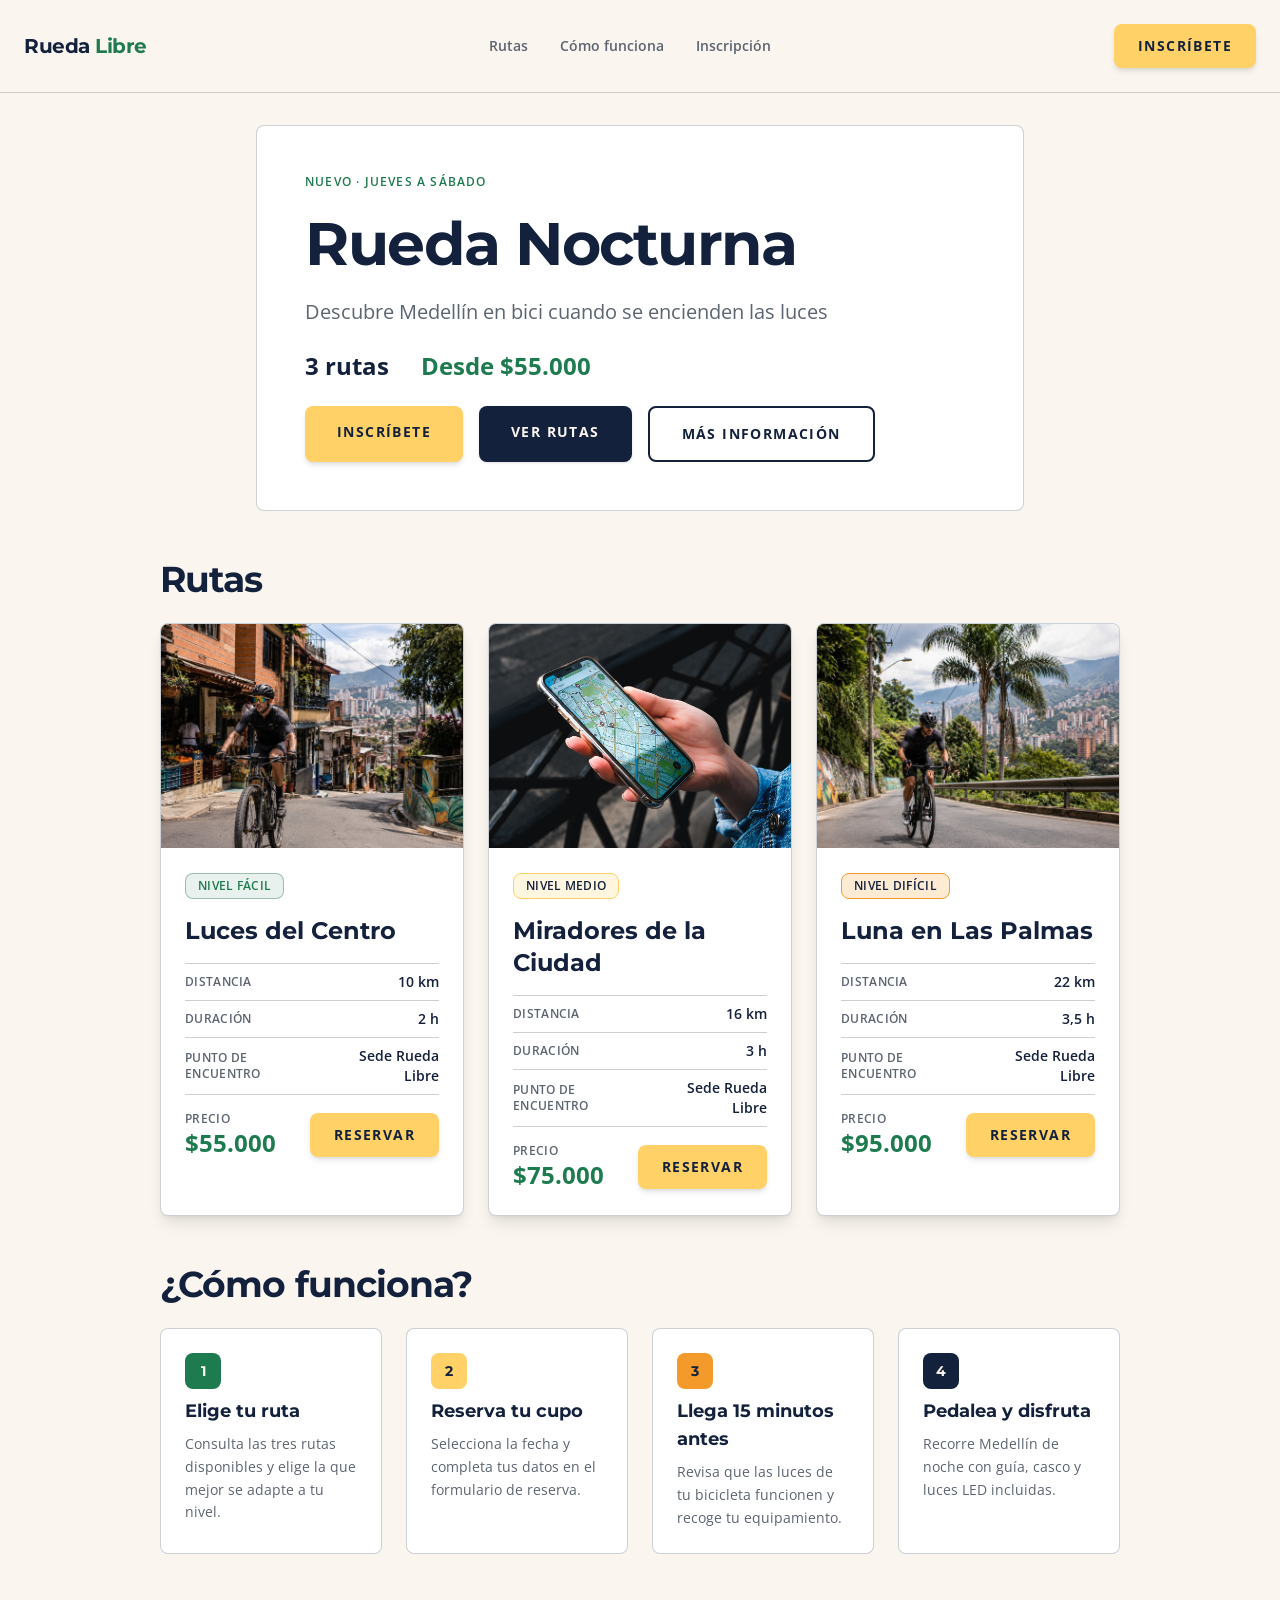
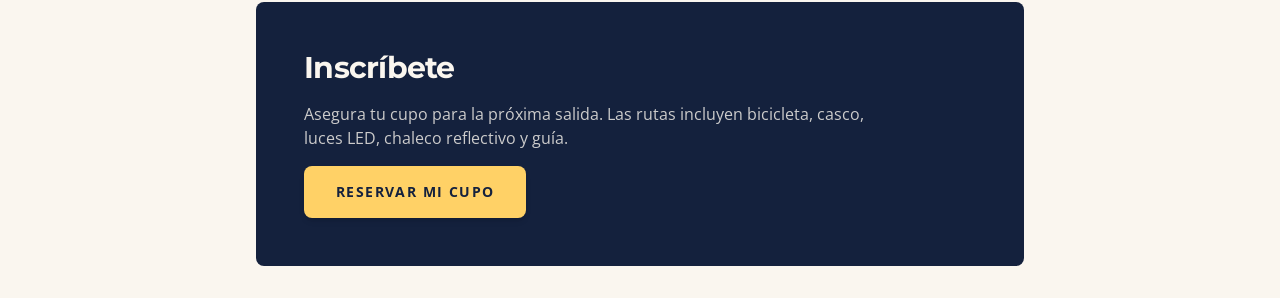
==== nocturna/index.html @ 67dfded0 "style(nocturna): apply brand palette to landing and component kit Replaces the generic slate, amber," ====
<!DOCTYPE html>
<html lang="es">

<head>
    <meta charset="UTF-8">
    <meta name="viewport" content="width=device-width, initial-scale=1.0">
    <title>Rueda Nocturna | Rueda Libre</title>
    <link rel="preconnect" href="https://fonts.googleapis.com">
    <link rel="preconnect" href="https://fonts.gstatic.com" crossorigin>
    <link
        href="https://fonts.googleapis.com/css2?family=Montserrat:wght@600;700&amp;family=Open+Sans:wght@400;600;700&amp;display=swap"
        rel="stylesheet">
    <link href="./src/output.css" rel="stylesheet">
</head>

<body class="bg-crema font-open-sans text-azul-noche antialiased">
    <a href="#contenido"
        class="sr-only focus:not-sr-only focus:absolute focus:left-4 focus:top-4 focus:z-50 focus:rounded-lg focus:bg-azul-noche focus:px-4 focus:py-2 focus:font-semibold focus:text-crema">Saltar
        al contenido</a>

    <header
        class="flex flex-col items-center gap-4 border-b border-gris-asfalto/30 p-4 sm:p-6 md:flex-row md:justify-between">
        <a href="./index.html"
            class="font-montserrat text-xl font-bold tracking-tight text-azul-noche">
            Rueda <span class="text-verde-ruta">Libre</span>
        </a>

        <nav aria-label="Principal" class="hidden items-center gap-6 md:flex">
            <a href="#rutas"
                class="rounded px-1 py-1 text-sm font-semibold text-gris-asfalto hover:text-azul-noche hover:underline focus:outline-none focus-visible:ring-2 focus-visible:ring-azul-noche">Rutas</a>
            <a href="#info"
                class="rounded px-1 py-1 text-sm font-semibold text-gris-asfalto hover:text-azul-noche hover:underline focus:outline-none focus-visible:ring-2 focus-visible:ring-azul-noche">Cómo
                funciona</a>
            <a href="#inscripcion"
                class="rounded px-1 py-1 text-sm font-semibold text-gris-asfalto hover:text-azul-noche hover:underline focus:outline-none focus-visible:ring-2 focus-visible:ring-azul-noche">Inscripción</a>
        </nav>

        <a href="#inscripcion"
            class="inline-block w-full rounded-lg bg-amarillo-farol px-6 py-3 text-center text-sm font-bold uppercase tracking-widest text-azul-noche shadow-md transition-colors hover:bg-naranja-pedal focus:outline-none focus:ring-4 focus:ring-azul-noche/40 md:w-auto">Inscríbete</a>
    </header>

    <main id="contenido"
        class="mx-auto flex w-full max-w-5xl flex-col items-center gap-8 p-4 sm:gap-12 sm:p-6 lg:p-8">
        <section
            class="w-full max-w-3xl space-y-6 rounded-lg border border-gris-asfalto/30 bg-white p-6 sm:p-10 lg:p-12">
            <p class="text-xs font-semibold uppercase tracking-widest text-verde-ruta">Nuevo ·
                Jueves a sábado</p>
            <h1
                class="font-montserrat text-3xl font-bold leading-tight tracking-tight text-azul-noche sm:text-5xl lg:text-6xl">
                Rueda Nocturna</h1>
            <p class="max-w-xl text-base leading-relaxed text-gris-asfalto sm:text-lg lg:text-xl">
                Descubre Medellín en bici cuando se encienden las luces</p>
            <div class="flex flex-wrap items-center gap-4 sm:gap-8">
                <p class="text-xl font-bold text-azul-noche sm:text-2xl">3 rutas</p>
                <p class="text-xl font-bold text-verde-ruta sm:text-2xl">Desde $55.000</p>
            </div>

            <!-- Botones -->
            <div class="flex flex-col gap-3 sm:flex-row sm:flex-wrap sm:gap-4">
                <!-- Principal -->
                <a href="#inscripcion"
                    class="inline-block w-full rounded-lg bg-amarillo-farol px-6 py-3 text-center text-sm font-bold uppercase tracking-widest text-azul-noche shadow-md transition-colors hover:bg-naranja-pedal focus:outline-none focus:ring-4 focus:ring-azul-noche/40 sm:w-auto sm:px-8 sm:py-4">
                    Inscríbete
                </a>

                <!-- Secundario -->
                <a href="#rutas"
                    class="inline-block w-full rounded-lg bg-azul-noche px-6 py-3 text-center text-sm font-bold uppercase tracking-widest text-crema shadow transition-colors hover:bg-verde-ruta focus:outline-none focus:ring-4 focus:ring-azul-noche/40 sm:w-auto sm:px-8 sm:py-4">
                    Ver rutas
                </a>

                <!-- Contorno -->
                <a href="#info"
                    class="inline-block w-full rounded-lg border-2 border-azul-noche bg-transparent px-6 py-3 text-center text-sm font-bold uppercase tracking-widest text-azul-noche transition-colors hover:bg-azul-noche hover:text-crema focus:outline-none focus:ring-4 focus:ring-azul-noche/40 sm:w-auto sm:px-8 sm:py-4">
                    Más información
                </a>
            </div>
        </section>

        <section id="rutas" class="w-full space-y-6">
            <h2
                class="font-montserrat text-2xl font-bold tracking-tight text-azul-noche sm:text-3xl lg:text-4xl">
                Rutas</h2>

            <div class="grid grid-cols-1 gap-6 sm:grid-cols-2 lg:grid-cols-3">
                <article
                    class="overflow-hidden rounded-lg border border-gris-asfalto/30 bg-white shadow-lg transition-shadow duration-300 hover:border-verde-ruta hover:shadow-2xl">
                    <img src="../img/neighborhood.png" alt="Ciclistas recorriendo el centro de Medellín de noche"
                        class="h-48 w-full object-cover sm:h-56">
                    <div class="space-y-4 p-4 sm:p-6">
                        <span
                            class="inline-block rounded-lg border border-verde-ruta/40 bg-verde-ruta/10 px-3 py-1 text-xs font-semibold uppercase tracking-wide text-verde-ruta">Nivel
                            fácil</span>
                        <h3 class="font-montserrat text-xl font-bold text-azul-noche sm:text-2xl">Luces
                            del Centro</h3>

                        <dl
                            class="divide-y divide-gris-asfalto/30 border-y border-gris-asfalto/30">
                            <div class="flex items-center justify-between gap-3 py-2">
                                <dt class="text-xs font-semibold uppercase tracking-wide text-gris-asfalto">
                                    Distancia</dt>
                                <dd class="text-right text-sm font-semibold text-azul-noche">10 km</dd>
                            </div>
                            <div class="flex items-center justify-between gap-3 py-2">
                                <dt class="text-xs font-semibold uppercase tracking-wide text-gris-asfalto">
                                    Duración</dt>
                                <dd class="text-right text-sm font-semibold text-azul-noche">2 h</dd>
                            </div>
                            <div class="flex items-center justify-between gap-3 py-2">
                                <dt class="text-xs font-semibold uppercase tracking-wide text-gris-asfalto">
                                    Punto de encuentro</dt>
                                <dd class="text-right text-sm font-semibold text-azul-noche">Sede Rueda
                                    Libre</dd>
                            </div>
                        </dl>

                        <div class="flex flex-wrap items-center justify-between gap-4">
                            <div>
                                <p class="text-xs font-semibold uppercase tracking-wide text-gris-asfalto">
                                    Precio</p>
                                <p class="text-2xl font-bold text-verde-ruta">$55.000</p>
                            </div>
                            <a href="#inscripcion"
                                class="inline-block rounded-lg bg-amarillo-farol px-6 py-3 text-center text-sm font-bold uppercase tracking-widest text-azul-noche shadow-md transition-colors hover:bg-naranja-pedal focus:outline-none focus:ring-4 focus:ring-azul-noche/40">Reservar</a>
                        </div>
                    </div>
                </article>

                <article
                    class="overflow-hidden rounded-lg border border-gris-asfalto/30 bg-white shadow-lg transition-shadow duration-300 hover:border-verde-ruta hover:shadow-2xl">
                    <img src="../img/route.jpg" alt="Grupo de ciclistas en un mirador de Medellín"
                        class="h-48 w-full object-cover sm:h-56">
                    <div class="space-y-4 p-4 sm:p-6">
                        <span
                            class="inline-block rounded-lg border border-amarillo-farol bg-amarillo-farol/20 px-3 py-1 text-xs font-semibold uppercase tracking-wide text-azul-noche">Nivel
                            medio</span>
                        <h3 class="font-montserrat text-xl font-bold text-azul-noche sm:text-2xl">
                            Miradores de la Ciudad</h3>

                        <dl
                            class="divide-y divide-gris-asfalto/30 border-y border-gris-asfalto/30">
                            <div class="flex items-center justify-between gap-3 py-2">
                                <dt class="text-xs font-semibold uppercase tracking-wide text-gris-asfalto">
                                    Distancia</dt>
                                <dd class="text-right text-sm font-semibold text-azul-noche">16 km</dd>
                            </div>
                            <div class="flex items-center justify-between gap-3 py-2">
                                <dt class="text-xs font-semibold uppercase tracking-wide text-gris-asfalto">
                                    Duración</dt>
                                <dd class="text-right text-sm font-semibold text-azul-noche">3 h</dd>
                            </div>
                            <div class="flex items-center justify-between gap-3 py-2">
                                <dt class="text-xs font-semibold uppercase tracking-wide text-gris-asfalto">
                                    Punto de encuentro</dt>
                                <dd class="text-right text-sm font-semibold text-azul-noche">Sede Rueda
                                    Libre</dd>
                            </div>
                        </dl>

                        <div class="flex flex-wrap items-center justify-between gap-4">
                            <div>
                                <p class="text-xs font-semibold uppercase tracking-wide text-gris-asfalto">
                                    Precio</p>
                                <p class="text-2xl font-bold text-verde-ruta">$75.000</p>
                            </div>
                            <a href="#inscripcion"
                                class="inline-block rounded-lg bg-amarillo-farol px-6 py-3 text-center text-sm font-bold uppercase tracking-widest text-azul-noche shadow-md transition-colors hover:bg-naranja-pedal focus:outline-none focus:ring-4 focus:ring-azul-noche/40">Reservar</a>
                        </div>
                    </div>
                </article>

                <article
                    class="overflow-hidden rounded-lg border border-gris-asfalto/30 bg-white shadow-lg transition-shadow duration-300 hover:border-verde-ruta hover:shadow-2xl">
                    <img src="../img/palmas.png" alt="Ciclistas subiendo a Las Palmas bajo la luna"
                        class="h-48 w-full object-cover sm:h-56">
                    <div class="space-y-4 p-4 sm:p-6">
                        <span
                            class="inline-block rounded-lg border border-naranja-pedal bg-naranja-pedal/20 px-3 py-1 text-xs font-semibold uppercase tracking-wide text-azul-noche">Nivel
                            difícil</span>
                        <h3 class="font-montserrat text-xl font-bold text-azul-noche sm:text-2xl">Luna
                            en Las Palmas</h3>

                        <dl
                            class="divide-y divide-gris-asfalto/30 border-y border-gris-asfalto/30">
                            <div class="flex items-center justify-between gap-3 py-2">
                                <dt class="text-xs font-semibold uppercase tracking-wide text-gris-asfalto">
                                    Distancia</dt>
                                <dd class="text-right text-sm font-semibold text-azul-noche">22 km</dd>
                            </div>
                            <div class="flex items-center justify-between gap-3 py-2">
                                <dt class="text-xs font-semibold uppercase tracking-wide text-gris-asfalto">
                                    Duración</dt>
                                <dd class="text-right text-sm font-semibold text-azul-noche">3,5 h</dd>
                            </div>
                            <div class="flex items-center justify-between gap-3 py-2">
                                <dt class="text-xs font-semibold uppercase tracking-wide text-gris-asfalto">
                                    Punto de encuentro</dt>
                                <dd class="text-right text-sm font-semibold text-azul-noche">Sede Rueda
                                    Libre</dd>
                            </div>
                        </dl>

                        <div class="flex flex-wrap items-center justify-between gap-4">
                            <div>
                                <p class="text-xs font-semibold uppercase tracking-wide text-gris-asfalto">
                                    Precio</p>
                                <p class="text-2xl font-bold text-verde-ruta">$95.000</p>
                            </div>
                            <a href="#inscripcion"
                                class="inline-block rounded-lg bg-amarillo-farol px-6 py-3 text-center text-sm font-bold uppercase tracking-widest text-azul-noche shadow-md transition-colors hover:bg-naranja-pedal focus:outline-none focus:ring-4 focus:ring-azul-noche/40">Reservar</a>
                        </div>
                    </div>
                </article>
            </div>
        </section>

        <section id="info" class="w-full space-y-6">
            <h2
                class="font-montserrat text-2xl font-bold tracking-tight text-azul-noche sm:text-3xl lg:text-4xl">
                ¿Cómo funciona?</h2>

            <ol class="grid grid-cols-1 gap-4 sm:grid-cols-2 sm:gap-6 lg:grid-cols-4">
                <li
                    class="space-y-2 rounded-lg border border-gris-asfalto/30 bg-white p-4 sm:p-6">
                    <span
                        class="flex h-9 w-9 items-center justify-center rounded-lg bg-verde-ruta font-montserrat text-sm font-bold text-crema">1</span>
                    <h3 class="font-montserrat text-lg font-bold text-azul-noche">Elige tu ruta</h3>
                    <p class="text-sm leading-relaxed text-gris-asfalto">Consulta las tres rutas
                        disponibles y elige la que mejor se adapte a tu nivel.</p>
                </li>

                <li
                    class="space-y-2 rounded-lg border border-gris-asfalto/30 bg-white p-4 sm:p-6">
                    <span
                        class="flex h-9 w-9 items-center justify-center rounded-lg bg-amarillo-farol font-montserrat text-sm font-bold text-azul-noche">2</span>
                    <h3 class="font-montserrat text-lg font-bold text-azul-noche">Reserva tu cupo</h3>
                    <p class="text-sm leading-relaxed text-gris-asfalto">Selecciona la fecha y
                        completa tus datos en el formulario de reserva.</p>
                </li>

                <li
                    class="space-y-2 rounded-lg border border-gris-asfalto/30 bg-white p-4 sm:p-6">
                    <span
                        class="flex h-9 w-9 items-center justify-center rounded-lg bg-naranja-pedal font-montserrat text-sm font-bold text-azul-noche">3</span>
                    <h3 class="font-montserrat text-lg font-bold text-azul-noche">Llega 15 minutos antes
                    </h3>
                    <p class="text-sm leading-relaxed text-gris-asfalto">Revisa que las luces de tu
                        bicicleta funcionen y recoge tu equipamiento.</p>
                </li>

                <li
                    class="space-y-2 rounded-lg border border-gris-asfalto/30 bg-white p-4 sm:p-6">
                    <span
                        class="flex h-9 w-9 items-center justify-center rounded-lg bg-azul-noche font-montserrat text-sm font-bold text-crema">4</span>
                    <h3 class="font-montserrat text-lg font-bold text-azul-noche">Pedalea y disfruta</h3>
                    <p class="text-sm leading-relaxed text-gris-asfalto">Recorre Medellín de noche
                        con guía, casco y luces LED incluidas.</p>
                </li>
            </ol>
        </section>

        <section id="inscripcion"
            class="w-full max-w-3xl space-y-4 rounded-lg bg-azul-noche p-6 text-crema sm:p-10 lg:p-12">
            <h2 class="font-montserrat text-2xl font-bold tracking-tight sm:text-3xl">Inscríbete</h2>
            <p class="max-w-xl text-sm leading-relaxed text-crema/80 sm:text-base">Asegura tu cupo para la próxima
                salida. Las rutas incluyen bicicleta, casco, luces LED, chaleco reflectivo y guía.</p>
            <a href="../pages/reservas.html"
                class="inline-block w-full rounded-lg bg-amarillo-farol px-6 py-3 text-center text-sm font-bold uppercase tracking-widest text-azul-noche shadow-md transition-colors hover:bg-naranja-pedal focus:outline-none focus:ring-4 focus:ring-amarillo-farol/50 sm:w-auto sm:px-8 sm:py-4">Reservar
                mi cupo</a>
        </section>
    </main>
</body>

</html>
---- nocturna/src/output.css ----
*, ::before, ::after {
  --tw-border-spacing-x: 0;
  --tw-border-spacing-y: 0;
  --tw-translate-x: 0;
  --tw-translate-y: 0;
  --tw-rotate: 0;
  --tw-skew-x: 0;
  --tw-skew-y: 0;
  --tw-scale-x: 1;
  --tw-scale-y: 1;
  --tw-pan-x:  ;
  --tw-pan-y:  ;
  --tw-pinch-zoom:  ;
  --tw-scroll-snap-strictness: proximity;
  --tw-gradient-from-position:  ;
  --tw-gradient-via-position:  ;
  --tw-gradient-to-position:  ;
  --tw-ordinal:  ;
  --tw-slashed-zero:  ;
  --tw-numeric-figure:  ;
  --tw-numeric-spacing:  ;
  --tw-numeric-fraction:  ;
  --tw-ring-inset:  ;
  --tw-ring-offset-width: 0px;
  --tw-ring-offset-color: #fff;
  --tw-ring-color: rgb(59 130 246 / 0.5);
  --tw-ring-offset-shadow: 0 0 #0000;
  --tw-ring-shadow: 0 0 #0000;
  --tw-shadow: 0 0 #0000;
  --tw-shadow-colored: 0 0 #0000;
  --tw-blur:  ;
  --tw-brightness:  ;
  --tw-contrast:  ;
  --tw-grayscale:  ;
  --tw-hue-rotate:  ;
  --tw-invert:  ;
  --tw-saturate:  ;
  --tw-sepia:  ;
  --tw-drop-shadow:  ;
  --tw-backdrop-blur:  ;
  --tw-backdrop-brightness:  ;
  --tw-backdrop-contrast:  ;
  --tw-backdrop-grayscale:  ;
  --tw-backdrop-hue-rotate:  ;
  --tw-backdrop-invert:  ;
  --tw-backdrop-opacity:  ;
  --tw-backdrop-saturate:  ;
  --tw-backdrop-sepia:  ;
  --tw-contain-size:  ;
  --tw-contain-layout:  ;
  --tw-contain-paint:  ;
  --tw-contain-style:  ;
}

::backdrop {
  --tw-border-spacing-x: 0;
  --tw-border-spacing-y: 0;
  --tw-translate-x: 0;
  --tw-translate-y: 0;
  --tw-rotate: 0;
  --tw-skew-x: 0;
  --tw-skew-y: 0;
  --tw-scale-x: 1;
  --tw-scale-y: 1;
  --tw-pan-x:  ;
  --tw-pan-y:  ;
  --tw-pinch-zoom:  ;
  --tw-scroll-snap-strictness: proximity;
  --tw-gradient-from-position:  ;
  --tw-gradient-via-position:  ;
  --tw-gradient-to-position:  ;
  --tw-ordinal:  ;
  --tw-slashed-zero:  ;
  --tw-numeric-figure:  ;
  --tw-numeric-spacing:  ;
  --tw-numeric-fraction:  ;
  --tw-ring-inset:  ;
  --tw-ring-offset-width: 0px;
  --tw-ring-offset-color: #fff;
  --tw-ring-color: rgb(59 130 246 / 0.5);
  --tw-ring-offset-shadow: 0 0 #0000;
  --tw-ring-shadow: 0 0 #0000;
  --tw-shadow: 0 0 #0000;
  --tw-shadow-colored: 0 0 #0000;
  --tw-blur:  ;
  --tw-brightness:  ;
  --tw-contrast:  ;
  --tw-grayscale:  ;
  --tw-hue-rotate:  ;
  --tw-invert:  ;
  --tw-saturate:  ;
  --tw-sepia:  ;
  --tw-drop-shadow:  ;
  --tw-backdrop-blur:  ;
  --tw-backdrop-brightness:  ;
  --tw-backdrop-contrast:  ;
  --tw-backdrop-grayscale:  ;
  --tw-backdrop-hue-rotate:  ;
  --tw-backdrop-invert:  ;
  --tw-backdrop-opacity:  ;
  --tw-backdrop-saturate:  ;
  --tw-backdrop-sepia:  ;
  --tw-contain-size:  ;
  --tw-contain-layout:  ;
  --tw-contain-paint:  ;
  --tw-contain-style:  ;
}

/*
! tailwindcss v3.4.19 | MIT License | https://tailwindcss.com
*/

/*
1. Prevent padding and border from affecting element width. (https://github.com/mozdevs/cssremedy/issues/4)
2. Allow adding a border to an element by just adding a border-width. (https://github.com/tailwindcss/tailwindcss/pull/116)
*/

*,
::before,
::after {
  box-sizing: border-box;
  /* 1 */
  border-width: 0;
  /* 2 */
  border-style: solid;
  /* 2 */
  border-color: #e5e7eb;
  /* 2 */
}

::before,
::after {
  --tw-content: '';
}

/*
1. Use a consistent sensible line-height in all browsers.
2. Prevent adjustments of font size after orientation changes in iOS.
3. Use a more readable tab size.
4. Use the user's configured `sans` font-family by default.
5. Use the user's configured `sans` font-feature-settings by default.
6. Use the user's configured `sans` font-variation-settings by default.
7. Disable tap highlights on iOS
*/

html,
:host {
  line-height: 1.5;
  /* 1 */
  -webkit-text-size-adjust: 100%;
  /* 2 */
  -moz-tab-size: 4;
  /* 3 */
  -o-tab-size: 4;
     tab-size: 4;
  /* 3 */
  font-family: ui-sans-serif, system-ui, sans-serif, "Apple Color Emoji", "Segoe UI Emoji", "Segoe UI Symbol", "Noto Color Emoji";
  /* 4 */
  font-feature-settings: normal;
  /* 5 */
  font-variation-settings: normal;
  /* 6 */
  -webkit-tap-highlight-color: transparent;
  /* 7 */
}

/*
1. Remove the margin in all browsers.
2. Inherit line-height from `html` so users can set them as a class directly on the `html` element.
*/

body {
  margin: 0;
  /* 1 */
  line-height: inherit;
  /* 2 */
}

/*
1. Add the correct height in Firefox.
2. Correct the inheritance of border color in Firefox. (https://bugzilla.mozilla.org/show_bug.cgi?id=190655)
3. Ensure horizontal rules are visible by default.
*/

hr {
  height: 0;
  /* 1 */
  color: inherit;
  /* 2 */
  border-top-width: 1px;
  /* 3 */
}

/*
Add the correct text decoration in Chrome, Edge, and Safari.
*/

abbr:where([title]) {
  -webkit-text-decoration: underline dotted;
          text-decoration: underline dotted;
}

/*
Remove the default font size and weight for headings.
*/

h1,
h2,
h3,
h4,
h5,
h6 {
  font-size: inherit;
  font-weight: inherit;
}

/*
Reset links to optimize for opt-in styling instead of opt-out.
*/

a {
  color: inherit;
  text-decoration: inherit;
}

/*
Add the correct font weight in Edge and Safari.
*/

b,
strong {
  font-weight: bolder;
}

/*
1. Use the user's configured `mono` font-family by default.
2. Use the user's configured `mono` font-feature-settings by default.
3. Use the user's configured `mono` font-variation-settings by default.
4. Correct the odd `em` font sizing in all browsers.
*/

code,
kbd,
samp,
pre {
  font-family: ui-monospace, SFMono-Regular, Menlo, Monaco, Consolas, "Liberation Mono", "Courier New", monospace;
  /* 1 */
  font-feature-settings: normal;
  /* 2 */
  font-variation-settings: normal;
  /* 3 */
  font-size: 1em;
  /* 4 */
}

/*
Add the correct font size in all browsers.
*/

small {
  font-size: 80%;
}

/*
Prevent `sub` and `sup` elements from affecting the line height in all browsers.
*/

sub,
sup {
  font-size: 75%;
  line-height: 0;
  position: relative;
  vertical-align: baseline;
}

sub {
  bottom: -0.25em;
}

sup {
  top: -0.5em;
}

/*
1. Remove text indentation from table contents in Chrome and Safari. (https://bugs.chromium.org/p/chromium/issues/detail?id=999088, https://bugs.webkit.org/show_bug.cgi?id=201297)
2. Correct table border color inheritance in all Chrome and Safari. (https://bugs.chromium.org/p/chromium/issues/detail?id=935729, https://bugs.webkit.org/show_bug.cgi?id=195016)
3. Remove gaps between table borders by default.
*/

table {
  text-indent: 0;
  /* 1 */
  border-color: inherit;
  /* 2 */
  border-collapse: collapse;
  /* 3 */
}

/*
1. Change the font styles in all browsers.
2. Remove the margin in Firefox and Safari.
3. Remove default padding in all browsers.
*/

button,
input,
optgroup,
select,
textarea {
  font-family: inherit;
  /* 1 */
  font-feature-settings: inherit;
  /* 1 */
  font-variation-settings: inherit;
  /* 1 */
  font-size: 100%;
  /* 1 */
  font-weight: inherit;
  /* 1 */
  line-height: inherit;
  /* 1 */
  letter-spacing: inherit;
  /* 1 */
  color: inherit;
  /* 1 */
  margin: 0;
  /* 2 */
  padding: 0;
  /* 3 */
}

/*
Remove the inheritance of text transform in Edge and Firefox.
*/

button,
select {
  text-transform: none;
}

/*
1. Correct the inability to style clickable types in iOS and Safari.
2. Remove default button styles.
*/

button,
input:where([type='button']),
input:where([type='reset']),
input:where([type='submit']) {
  -webkit-appearance: button;
  /* 1 */
  background-color: transparent;
  /* 2 */
  background-image: none;
  /* 2 */
}

/*
Use the modern Firefox focus style for all focusable elements.
*/

:-moz-focusring {
  outline: auto;
}

/*
Remove the additional `:invalid` styles in Firefox. (https://github.com/mozilla/gecko-dev/blob/2f9eacd9d3d995c937b4251a5557d95d494c9be1/layout/style/res/forms.css#L728-L737)
*/

:-moz-ui-invalid {
  box-shadow: none;
}

/*
Add the correct vertical alignment in Chrome and Firefox.
*/

progress {
  vertical-align: baseline;
}

/*
Correct the cursor style of increment and decrement buttons in Safari.
*/

::-webkit-inner-spin-button,
::-webkit-outer-spin-button {
  height: auto;
}

/*
1. Correct the odd appearance in Chrome and Safari.
2. Correct the outline style in Safari.
*/

[type='search'] {
  -webkit-appearance: textfield;
  /* 1 */
  outline-offset: -2px;
  /* 2 */
}

/*
Remove the inner padding in Chrome and Safari on macOS.
*/

::-webkit-search-decoration {
  -webkit-appearance: none;
}

/*
1. Correct the inability to style clickable types in iOS and Safari.
2. Change font properties to `inherit` in Safari.
*/

::-webkit-file-upload-button {
  -webkit-appearance: button;
  /* 1 */
  font: inherit;
  /* 2 */
}

/*
Add the correct display in Chrome and Safari.
*/

summary {
  display: list-item;
}

/*
Removes the default spacing and border for appropriate elements.
*/

blockquote,
dl,
dd,
h1,
h2,
h3,
h4,
h5,
h6,
hr,
figure,
p,
pre {
  margin: 0;
}

fieldset {
  margin: 0;
  padding: 0;
}

legend {
  padding: 0;
}

ol,
ul,
menu {
  list-style: none;
  margin: 0;
  padding: 0;
}

/*
Reset default styling for dialogs.
*/

dialog {
  padding: 0;
}

/*
Prevent resizing textareas horizontally by default.
*/

textarea {
  resize: vertical;
}

/*
1. Reset the default placeholder opacity in Firefox. (https://github.com/tailwindlabs/tailwindcss/issues/3300)
2. Set the default placeholder color to the user's configured gray 400 color.
*/

input::-moz-placeholder, textarea::-moz-placeholder {
  opacity: 1;
  /* 1 */
  color: #9ca3af;
  /* 2 */
}

input::placeholder,
textarea::placeholder {
  opacity: 1;
  /* 1 */
  color: #9ca3af;
  /* 2 */
}

/*
Set the default cursor for buttons.
*/

button,
[role="button"] {
  cursor: pointer;
}

/*
Make sure disabled buttons don't get the pointer cursor.
*/

:disabled {
  cursor: default;
}

/*
1. Make replaced elements `display: block` by default. (https://github.com/mozdevs/cssremedy/issues/14)
2. Add `vertical-align: middle` to align replaced elements more sensibly by default. (https://github.com/jensimmons/cssremedy/issues/14#issuecomment-634934210)
   This can trigger a poorly considered lint error in some tools but is included by design.
*/

img,
svg,
video,
canvas,
audio,
iframe,
embed,
object {
  display: block;
  /* 1 */
  vertical-align: middle;
  /* 2 */
}

/*
Constrain images and videos to the parent width and preserve their intrinsic aspect ratio. (https://github.com/mozdevs/cssremedy/issues/14)
*/

img,
video {
  max-width: 100%;
  height: auto;
}

/* Make elements with the HTML hidden attribute stay hidden by default */

[hidden]:where(:not([hidden="until-found"])) {
  display: none;
}

.sr-only {
  position: absolute;
  width: 1px;
  height: 1px;
  padding: 0;
  margin: -1px;
  overflow: hidden;
  clip: rect(0, 0, 0, 0);
  white-space: nowrap;
  border-width: 0;
}

.mx-auto {
  margin-left: auto;
  margin-right: auto;
}

.mt-1 {
  margin-top: 0.25rem;
}

.block {
  display: block;
}

.inline-block {
  display: inline-block;
}

.flex {
  display: flex;
}

.grid {
  display: grid;
}

.hidden {
  display: none;
}

.h-48 {
  height: 12rem;
}

.h-9 {
  height: 2.25rem;
}

.w-9 {
  width: 2.25rem;
}

.w-full {
  width: 100%;
}

.max-w-2xl {
  max-width: 42rem;
}

.max-w-3xl {
  max-width: 48rem;
}

.max-w-4xl {
  max-width: 56rem;
}

.max-w-5xl {
  max-width: 64rem;
}

.max-w-xl {
  max-width: 36rem;
}

.grid-cols-1 {
  grid-template-columns: repeat(1, minmax(0, 1fr));
}

.flex-col {
  flex-direction: column;
}

.flex-wrap {
  flex-wrap: wrap;
}

.items-center {
  align-items: center;
}

.justify-center {
  justify-content: center;
}

.justify-between {
  justify-content: space-between;
}

.gap-3 {
  gap: 0.75rem;
}

.gap-4 {
  gap: 1rem;
}

.gap-6 {
  gap: 1.5rem;
}

.gap-8 {
  gap: 2rem;
}

.space-y-10 > :not([hidden]) ~ :not([hidden]) {
  --tw-space-y-reverse: 0;
  margin-top: calc(2.5rem * calc(1 - var(--tw-space-y-reverse)));
  margin-bottom: calc(2.5rem * var(--tw-space-y-reverse));
}

.space-y-2 > :not([hidden]) ~ :not([hidden]) {
  --tw-space-y-reverse: 0;
  margin-top: calc(0.5rem * calc(1 - var(--tw-space-y-reverse)));
  margin-bottom: calc(0.5rem * var(--tw-space-y-reverse));
}

.space-y-4 > :not([hidden]) ~ :not([hidden]) {
  --tw-space-y-reverse: 0;
  margin-top: calc(1rem * calc(1 - var(--tw-space-y-reverse)));
  margin-bottom: calc(1rem * var(--tw-space-y-reverse));
}

.space-y-6 > :not([hidden]) ~ :not([hidden]) {
  --tw-space-y-reverse: 0;
  margin-top: calc(1.5rem * calc(1 - var(--tw-space-y-reverse)));
  margin-bottom: calc(1.5rem * var(--tw-space-y-reverse));
}

.divide-y > :not([hidden]) ~ :not([hidden]) {
  --tw-divide-y-reverse: 0;
  border-top-width: calc(1px * calc(1 - var(--tw-divide-y-reverse)));
  border-bottom-width: calc(1px * var(--tw-divide-y-reverse));
}

.divide-gris-asfalto\/30 > :not([hidden]) ~ :not([hidden]) {
  border-color: rgb(91 100 112 / 0.3);
}

.overflow-hidden {
  overflow: hidden;
}

.rounded {
  border-radius: 0.25rem;
}

.rounded-lg {
  border-radius: 0.5rem;
}

.border {
  border-width: 1px;
}

.border-2 {
  border-width: 2px;
}

.border-y {
  border-top-width: 1px;
  border-bottom-width: 1px;
}

.border-b {
  border-bottom-width: 1px;
}

.border-l-4 {
  border-left-width: 4px;
}

.border-amarillo-farol {
  --tw-border-opacity: 1;
  border-color: rgb(255 209 102 / var(--tw-border-opacity, 1));
}

.border-azul-noche {
  --tw-border-opacity: 1;
  border-color: rgb(20 33 61 / var(--tw-border-opacity, 1));
}

.border-gris-asfalto\/30 {
  border-color: rgb(91 100 112 / 0.3);
}

.border-gris-asfalto\/60 {
  border-color: rgb(91 100 112 / 0.6);
}

.border-naranja-pedal {
  --tw-border-opacity: 1;
  border-color: rgb(243 154 43 / var(--tw-border-opacity, 1));
}

.border-verde-ruta {
  --tw-border-opacity: 1;
  border-color: rgb(30 122 79 / var(--tw-border-opacity, 1));
}

.border-verde-ruta\/40 {
  border-color: rgb(30 122 79 / 0.4);
}

.bg-amarillo-farol {
  --tw-bg-opacity: 1;
  background-color: rgb(255 209 102 / var(--tw-bg-opacity, 1));
}

.bg-amarillo-farol\/20 {
  background-color: rgb(255 209 102 / 0.2);
}

.bg-azul-noche {
  --tw-bg-opacity: 1;
  background-color: rgb(20 33 61 / var(--tw-bg-opacity, 1));
}

.bg-azul-noche\/5 {
  background-color: rgb(20 33 61 / 0.05);
}

.bg-crema {
  --tw-bg-opacity: 1;
  background-color: rgb(250 246 239 / var(--tw-bg-opacity, 1));
}

.bg-naranja-pedal {
  --tw-bg-opacity: 1;
  background-color: rgb(243 154 43 / var(--tw-bg-opacity, 1));
}

.bg-naranja-pedal\/20 {
  background-color: rgb(243 154 43 / 0.2);
}

.bg-transparent {
  background-color: transparent;
}

.bg-verde-ruta {
  --tw-bg-opacity: 1;
  background-color: rgb(30 122 79 / var(--tw-bg-opacity, 1));
}

.bg-verde-ruta\/10 {
  background-color: rgb(30 122 79 / 0.1);
}

.bg-verde-ruta\/5 {
  background-color: rgb(30 122 79 / 0.05);
}

.bg-white {
  --tw-bg-opacity: 1;
  background-color: rgb(255 255 255 / var(--tw-bg-opacity, 1));
}

.object-cover {
  -o-object-fit: cover;
     object-fit: cover;
}

.p-4 {
  padding: 1rem;
}

.p-6 {
  padding: 1.5rem;
}

.px-1 {
  padding-left: 0.25rem;
  padding-right: 0.25rem;
}

.px-3 {
  padding-left: 0.75rem;
  padding-right: 0.75rem;
}

.px-4 {
  padding-left: 1rem;
  padding-right: 1rem;
}

.px-6 {
  padding-left: 1.5rem;
  padding-right: 1.5rem;
}

.px-8 {
  padding-left: 2rem;
  padding-right: 2rem;
}

.py-1 {
  padding-top: 0.25rem;
  padding-bottom: 0.25rem;
}

.py-2 {
  padding-top: 0.5rem;
  padding-bottom: 0.5rem;
}

.py-3 {
  padding-top: 0.75rem;
  padding-bottom: 0.75rem;
}

.py-4 {
  padding-top: 1rem;
  padding-bottom: 1rem;
}

.text-center {
  text-align: center;
}

.text-right {
  text-align: right;
}

.font-montserrat {
  font-family: Montserrat, ui-sans-serif, system-ui, sans-serif;
}

.font-open-sans {
  font-family: "Open Sans", ui-sans-serif, system-ui, sans-serif;
}

.text-2xl {
  font-size: 1.5rem;
  line-height: 2rem;
}

.text-3xl {
  font-size: 1.875rem;
  line-height: 2.25rem;
}

.text-base {
  font-size: 1rem;
  line-height: 1.5rem;
}

.text-lg {
  font-size: 1.125rem;
  line-height: 1.75rem;
}

.text-sm {
  font-size: 0.875rem;
  line-height: 1.25rem;
}

.text-xl {
  font-size: 1.25rem;
  line-height: 1.75rem;
}

.text-xs {
  font-size: 0.75rem;
  line-height: 1rem;
}

.font-bold {
  font-weight: 700;
}

.font-semibold {
  font-weight: 600;
}

.uppercase {
  text-transform: uppercase;
}

.leading-relaxed {
  line-height: 1.625;
}

.leading-tight {
  line-height: 1.25;
}

.tracking-tight {
  letter-spacing: -0.025em;
}

.tracking-wide {
  letter-spacing: 0.025em;
}

.tracking-widest {
  letter-spacing: 0.1em;
}

.text-azul-noche {
  --tw-text-opacity: 1;
  color: rgb(20 33 61 / var(--tw-text-opacity, 1));
}

.text-azul-noche\/80 {
  color: rgb(20 33 61 / 0.8);
}

.text-crema {
  --tw-text-opacity: 1;
  color: rgb(250 246 239 / var(--tw-text-opacity, 1));
}

.text-crema\/80 {
  color: rgb(250 246 239 / 0.8);
}

.text-gris-asfalto {
  --tw-text-opacity: 1;
  color: rgb(91 100 112 / var(--tw-text-opacity, 1));
}

.text-verde-ruta {
  --tw-text-opacity: 1;
  color: rgb(30 122 79 / var(--tw-text-opacity, 1));
}

.antialiased {
  -webkit-font-smoothing: antialiased;
  -moz-osx-font-smoothing: grayscale;
}

.placeholder-gris-asfalto::-moz-placeholder {
  --tw-placeholder-opacity: 1;
  color: rgb(91 100 112 / var(--tw-placeholder-opacity, 1));
}

.placeholder-gris-asfalto::placeholder {
  --tw-placeholder-opacity: 1;
  color: rgb(91 100 112 / var(--tw-placeholder-opacity, 1));
}

.shadow {
  --tw-shadow: 0 1px 3px 0 rgb(0 0 0 / 0.1), 0 1px 2px -1px rgb(0 0 0 / 0.1);
  --tw-shadow-colored: 0 1px 3px 0 var(--tw-shadow-color), 0 1px 2px -1px var(--tw-shadow-color);
  box-shadow: var(--tw-ring-offset-shadow, 0 0 #0000), var(--tw-ring-shadow, 0 0 #0000), var(--tw-shadow);
}

.shadow-lg {
  --tw-shadow: 0 10px 15px -3px rgb(0 0 0 / 0.1), 0 4px 6px -4px rgb(0 0 0 / 0.1);
  --tw-shadow-colored: 0 10px 15px -3px var(--tw-shadow-color), 0 4px 6px -4px var(--tw-shadow-color);
  box-shadow: var(--tw-ring-offset-shadow, 0 0 #0000), var(--tw-ring-shadow, 0 0 #0000), var(--tw-shadow);
}

.shadow-md {
  --tw-shadow: 0 4px 6px -1px rgb(0 0 0 / 0.1), 0 2px 4px -2px rgb(0 0 0 / 0.1);
  --tw-shadow-colored: 0 4px 6px -1px var(--tw-shadow-color), 0 2px 4px -2px var(--tw-shadow-color);
  box-shadow: var(--tw-ring-offset-shadow, 0 0 #0000), var(--tw-ring-shadow, 0 0 #0000), var(--tw-shadow);
}

.transition-colors {
  transition-property: color, background-color, border-color, text-decoration-color, fill, stroke;
  transition-timing-function: cubic-bezier(0.4, 0, 0.2, 1);
  transition-duration: 150ms;
}

.transition-shadow {
  transition-property: box-shadow;
  transition-timing-function: cubic-bezier(0.4, 0, 0.2, 1);
  transition-duration: 150ms;
}

.duration-300 {
  transition-duration: 300ms;
}

.hover\:border-verde-ruta:hover {
  --tw-border-opacity: 1;
  border-color: rgb(30 122 79 / var(--tw-border-opacity, 1));
}

.hover\:bg-azul-noche:hover {
  --tw-bg-opacity: 1;
  background-color: rgb(20 33 61 / var(--tw-bg-opacity, 1));
}

.hover\:bg-naranja-pedal:hover {
  --tw-bg-opacity: 1;
  background-color: rgb(243 154 43 / var(--tw-bg-opacity, 1));
}

.hover\:bg-verde-ruta:hover {
  --tw-bg-opacity: 1;
  background-color: rgb(30 122 79 / var(--tw-bg-opacity, 1));
}

.hover\:text-azul-noche:hover {
  --tw-text-opacity: 1;
  color: rgb(20 33 61 / var(--tw-text-opacity, 1));
}

.hover\:text-crema:hover {
  --tw-text-opacity: 1;
  color: rgb(250 246 239 / var(--tw-text-opacity, 1));
}

.hover\:underline:hover {
  text-decoration-line: underline;
}

.hover\:shadow-2xl:hover {
  --tw-shadow: 0 25px 50px -12px rgb(0 0 0 / 0.25);
  --tw-shadow-colored: 0 25px 50px -12px var(--tw-shadow-color);
  box-shadow: var(--tw-ring-offset-shadow, 0 0 #0000), var(--tw-ring-shadow, 0 0 #0000), var(--tw-shadow);
}

.focus\:not-sr-only:focus {
  position: static;
  width: auto;
  height: auto;
  padding: 0;
  margin: 0;
  overflow: visible;
  clip: auto;
  white-space: normal;
}

.focus\:absolute:focus {
  position: absolute;
}

.focus\:left-4:focus {
  left: 1rem;
}

.focus\:top-4:focus {
  top: 1rem;
}

.focus\:z-50:focus {
  z-index: 50;
}

.focus\:rounded-lg:focus {
  border-radius: 0.5rem;
}

.focus\:border-azul-noche:focus {
  --tw-border-opacity: 1;
  border-color: rgb(20 33 61 / var(--tw-border-opacity, 1));
}

.focus\:bg-azul-noche:focus {
  --tw-bg-opacity: 1;
  background-color: rgb(20 33 61 / var(--tw-bg-opacity, 1));
}

.focus\:px-4:focus {
  padding-left: 1rem;
  padding-right: 1rem;
}

.focus\:py-2:focus {
  padding-top: 0.5rem;
  padding-bottom: 0.5rem;
}

.focus\:font-semibold:focus {
  font-weight: 600;
}

.focus\:text-crema:focus {
  --tw-text-opacity: 1;
  color: rgb(250 246 239 / var(--tw-text-opacity, 1));
}

.focus\:outline-none:focus {
  outline: 2px solid transparent;
  outline-offset: 2px;
}

.focus\:ring-4:focus {
  --tw-ring-offset-shadow: var(--tw-ring-inset) 0 0 0 var(--tw-ring-offset-width) var(--tw-ring-offset-color);
  --tw-ring-shadow: var(--tw-ring-inset) 0 0 0 calc(4px + var(--tw-ring-offset-width)) var(--tw-ring-color);
  box-shadow: var(--tw-ring-offset-shadow), var(--tw-ring-shadow), var(--tw-shadow, 0 0 #0000);
}

.focus\:ring-amarillo-farol\/50:focus {
  --tw-ring-color: rgb(255 209 102 / 0.5);
}

.focus\:ring-azul-noche\/20:focus {
  --tw-ring-color: rgb(20 33 61 / 0.2);
}

.focus\:ring-azul-noche\/40:focus {
  --tw-ring-color: rgb(20 33 61 / 0.4);
}

.focus-visible\:ring-2:focus-visible {
  --tw-ring-offset-shadow: var(--tw-ring-inset) 0 0 0 var(--tw-ring-offset-width) var(--tw-ring-offset-color);
  --tw-ring-shadow: var(--tw-ring-inset) 0 0 0 calc(2px + var(--tw-ring-offset-width)) var(--tw-ring-color);
  box-shadow: var(--tw-ring-offset-shadow), var(--tw-ring-shadow), var(--tw-shadow, 0 0 #0000);
}

.focus-visible\:ring-azul-noche:focus-visible {
  --tw-ring-opacity: 1;
  --tw-ring-color: rgb(20 33 61 / var(--tw-ring-opacity, 1));
}

@media (min-width: 640px) {
  .sm\:h-56 {
    height: 14rem;
  }

  .sm\:w-auto {
    width: auto;
  }

  .sm\:grid-cols-2 {
    grid-template-columns: repeat(2, minmax(0, 1fr));
  }

  .sm\:flex-row {
    flex-direction: row;
  }

  .sm\:flex-wrap {
    flex-wrap: wrap;
  }

  .sm\:gap-12 {
    gap: 3rem;
  }

  .sm\:gap-4 {
    gap: 1rem;
  }

  .sm\:gap-6 {
    gap: 1.5rem;
  }

  .sm\:gap-8 {
    gap: 2rem;
  }

  .sm\:p-10 {
    padding: 2.5rem;
  }

  .sm\:p-6 {
    padding: 1.5rem;
  }

  .sm\:px-8 {
    padding-left: 2rem;
    padding-right: 2rem;
  }

  .sm\:py-4 {
    padding-top: 1rem;
    padding-bottom: 1rem;
  }

  .sm\:text-2xl {
    font-size: 1.5rem;
    line-height: 2rem;
  }

  .sm\:text-3xl {
    font-size: 1.875rem;
    line-height: 2.25rem;
  }

  .sm\:text-5xl {
    font-size: 3rem;
    line-height: 1;
  }

  .sm\:text-base {
    font-size: 1rem;
    line-height: 1.5rem;
  }

  .sm\:text-lg {
    font-size: 1.125rem;
    line-height: 1.75rem;
  }
}

@media (min-width: 768px) {
  .md\:flex {
    display: flex;
  }

  .md\:w-auto {
    width: auto;
  }

  .md\:flex-row {
    flex-direction: row;
  }

  .md\:justify-between {
    justify-content: space-between;
  }
}

@media (min-width: 1024px) {
  .lg\:grid-cols-3 {
    grid-template-columns: repeat(3, minmax(0, 1fr));
  }

  .lg\:grid-cols-4 {
    grid-template-columns: repeat(4, minmax(0, 1fr));
  }

  .lg\:p-12 {
    padding: 3rem;
  }

  .lg\:p-8 {
    padding: 2rem;
  }

  .lg\:text-4xl {
    font-size: 2.25rem;
    line-height: 2.5rem;
  }

  .lg\:text-6xl {
    font-size: 3.75rem;
    line-height: 1;
  }

  .lg\:text-xl {
    font-size: 1.25rem;
    line-height: 1.75rem;
  }
}
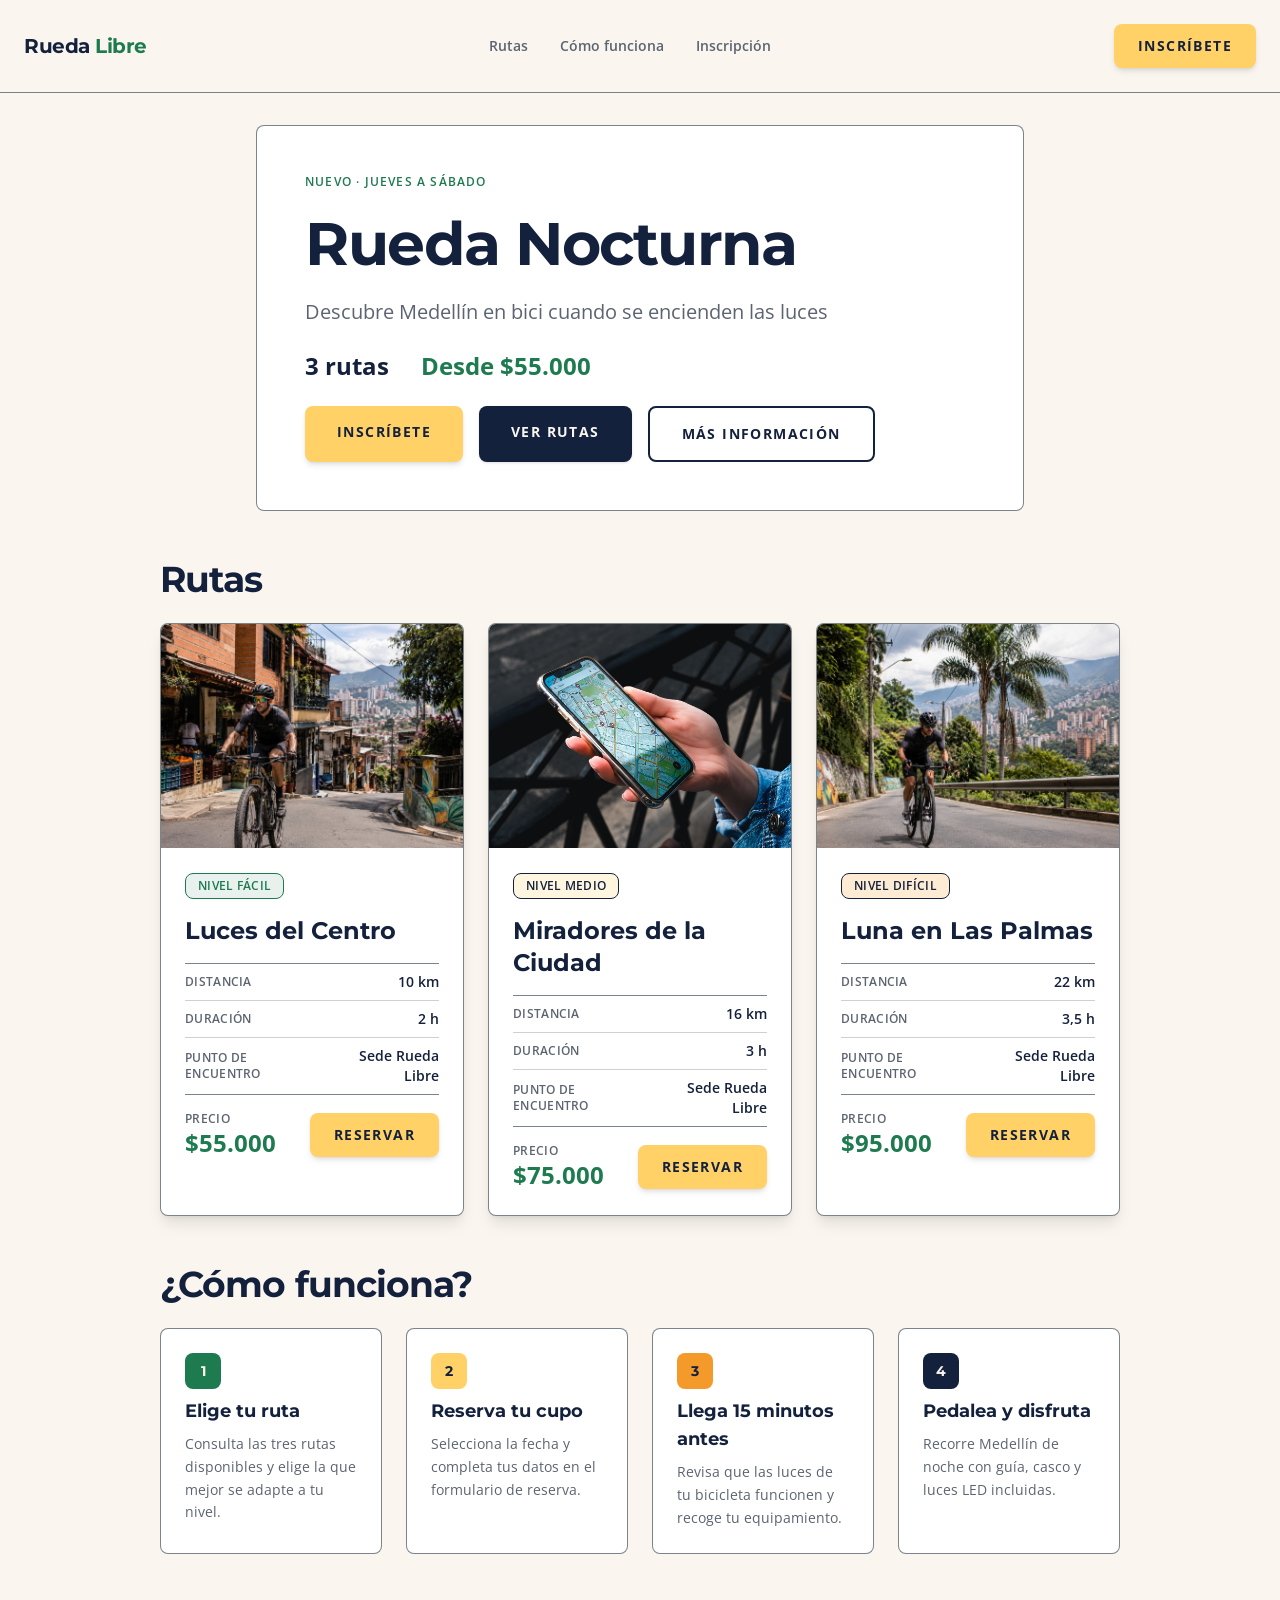
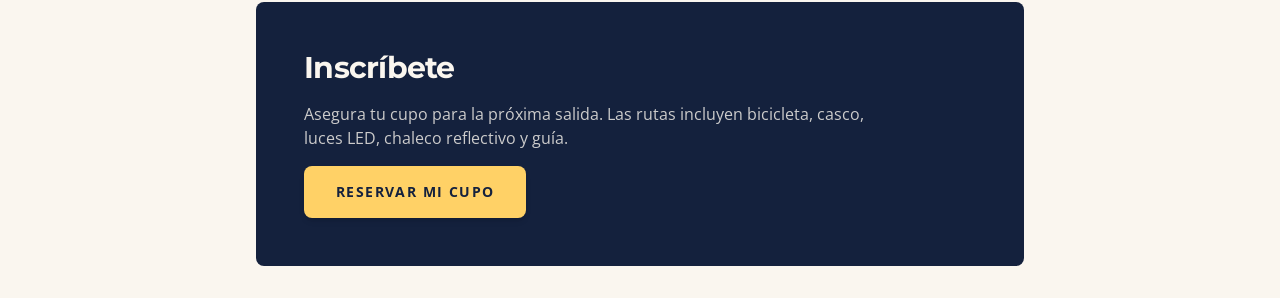
==== commit 1bed6421: "fix(nocturna): improve non-text contrast for borders and focus Strengthens card, section and form bo" ====
--- a/nocturna/index.html
+++ b/nocturna/index.html
@@ -13,65 +13,65 @@
     <link href="./src/output.css" rel="stylesheet">
 </head>
 
-<body class="bg-crema font-open-sans text-azul-noche antialiased">
+<body class="bg-crema font-open-sans text-azul-noche antialiased dark:bg-azul-noche dark:text-crema">
     <a href="#contenido"
         class="sr-only focus:not-sr-only focus:absolute focus:left-4 focus:top-4 focus:z-50 focus:rounded-lg focus:bg-azul-noche focus:px-4 focus:py-2 focus:font-semibold focus:text-crema">Saltar
         al contenido</a>
 
     <header
-        class="flex flex-col items-center gap-4 border-b border-gris-asfalto/30 p-4 sm:p-6 md:flex-row md:justify-between">
+        class="flex flex-col items-center gap-4 border-b border-gris-asfalto/80 p-4 sm:p-6 md:flex-row md:justify-between dark:border-crema/40">
         <a href="./index.html"
-            class="font-montserrat text-xl font-bold tracking-tight text-azul-noche">
-            Rueda <span class="text-verde-ruta">Libre</span>
+            class="font-montserrat text-xl font-bold tracking-tight text-azul-noche dark:text-crema">
+            Rueda <span class="text-verde-ruta dark:text-amarillo-farol">Libre</span>
         </a>
 
         <nav aria-label="Principal" class="hidden items-center gap-6 md:flex">
             <a href="#rutas"
-                class="rounded px-1 py-1 text-sm font-semibold text-gris-asfalto hover:text-azul-noche hover:underline focus:outline-none focus-visible:ring-2 focus-visible:ring-azul-noche">Rutas</a>
+                class="rounded px-1 py-1 text-sm font-semibold text-gris-asfalto hover:text-azul-noche hover:underline focus:outline-none focus-visible:ring-2 focus-visible:ring-azul-noche dark:text-crema/80 dark:hover:text-amarillo-farol dark:focus-visible:ring-amarillo-farol">Rutas</a>
             <a href="#info"
-                class="rounded px-1 py-1 text-sm font-semibold text-gris-asfalto hover:text-azul-noche hover:underline focus:outline-none focus-visible:ring-2 focus-visible:ring-azul-noche">Cómo
+                class="rounded px-1 py-1 text-sm font-semibold text-gris-asfalto hover:text-azul-noche hover:underline focus:outline-none focus-visible:ring-2 focus-visible:ring-azul-noche dark:text-crema/80 dark:hover:text-amarillo-farol dark:focus-visible:ring-amarillo-farol">Cómo
                 funciona</a>
             <a href="#inscripcion"
-                class="rounded px-1 py-1 text-sm font-semibold text-gris-asfalto hover:text-azul-noche hover:underline focus:outline-none focus-visible:ring-2 focus-visible:ring-azul-noche">Inscripción</a>
+                class="rounded px-1 py-1 text-sm font-semibold text-gris-asfalto hover:text-azul-noche hover:underline focus:outline-none focus-visible:ring-2 focus-visible:ring-azul-noche dark:text-crema/80 dark:hover:text-amarillo-farol dark:focus-visible:ring-amarillo-farol">Inscripción</a>
         </nav>
 
         <a href="#inscripcion"
-            class="inline-block w-full rounded-lg bg-amarillo-farol px-6 py-3 text-center text-sm font-bold uppercase tracking-widest text-azul-noche shadow-md transition-colors hover:bg-naranja-pedal focus:outline-none focus:ring-4 focus:ring-azul-noche/40 md:w-auto">Inscríbete</a>
+            class="inline-block w-full rounded-lg bg-amarillo-farol px-6 py-3 text-center text-sm font-bold uppercase tracking-widest text-azul-noche shadow-md transition-colors hover:bg-naranja-pedal focus:outline-none focus:ring-4 focus:ring-azul-noche/60 md:w-auto dark:bg-amarillo-farol dark:text-azul-noche dark:hover:bg-naranja-pedal dark:focus:ring-amarillo-farol/60">Inscríbete</a>
     </header>
 
     <main id="contenido"
         class="mx-auto flex w-full max-w-5xl flex-col items-center gap-8 p-4 sm:gap-12 sm:p-6 lg:p-8">
         <section
-            class="w-full max-w-3xl space-y-6 rounded-lg border border-gris-asfalto/30 bg-white p-6 sm:p-10 lg:p-12">
-            <p class="text-xs font-semibold uppercase tracking-widest text-verde-ruta">Nuevo ·
+            class="w-full max-w-3xl space-y-6 rounded-lg border border-gris-asfalto/80 bg-white p-6 sm:p-10 lg:p-12 dark:border-crema/40 dark:bg-white/5">
+            <p class="text-xs font-semibold uppercase tracking-widest text-verde-ruta dark:text-amarillo-farol">Nuevo ·
                 Jueves a sábado</p>
             <h1
-                class="font-montserrat text-3xl font-bold leading-tight tracking-tight text-azul-noche sm:text-5xl lg:text-6xl">
+                class="font-montserrat text-3xl font-bold leading-tight tracking-tight text-azul-noche sm:text-5xl lg:text-6xl dark:text-crema">
                 Rueda Nocturna</h1>
-            <p class="max-w-xl text-base leading-relaxed text-gris-asfalto sm:text-lg lg:text-xl">
+            <p class="max-w-xl text-base leading-relaxed text-gris-asfalto sm:text-lg lg:text-xl dark:text-crema/80">
                 Descubre Medellín en bici cuando se encienden las luces</p>
             <div class="flex flex-wrap items-center gap-4 sm:gap-8">
-                <p class="text-xl font-bold text-azul-noche sm:text-2xl">3 rutas</p>
-                <p class="text-xl font-bold text-verde-ruta sm:text-2xl">Desde $55.000</p>
+                <p class="text-xl font-bold text-azul-noche sm:text-2xl dark:text-crema">3 rutas</p>
+                <p class="text-xl font-bold text-verde-ruta sm:text-2xl dark:text-amarillo-farol">Desde $55.000</p>
             </div>
 
             <!-- Botones -->
             <div class="flex flex-col gap-3 sm:flex-row sm:flex-wrap sm:gap-4">
                 <!-- Principal -->
                 <a href="#inscripcion"
-                    class="inline-block w-full rounded-lg bg-amarillo-farol px-6 py-3 text-center text-sm font-bold uppercase tracking-widest text-azul-noche shadow-md transition-colors hover:bg-naranja-pedal focus:outline-none focus:ring-4 focus:ring-azul-noche/40 sm:w-auto sm:px-8 sm:py-4">
+                    class="inline-block w-full rounded-lg bg-amarillo-farol px-6 py-3 text-center text-sm font-bold uppercase tracking-widest text-azul-noche shadow-md transition-colors hover:bg-naranja-pedal focus:outline-none focus:ring-4 focus:ring-azul-noche/60 sm:w-auto sm:px-8 sm:py-4 dark:bg-amarillo-farol dark:text-azul-noche dark:hover:bg-naranja-pedal dark:focus:ring-amarillo-farol/60">
                     Inscríbete
                 </a>
 
                 <!-- Secundario -->
                 <a href="#rutas"
-                    class="inline-block w-full rounded-lg bg-azul-noche px-6 py-3 text-center text-sm font-bold uppercase tracking-widest text-crema shadow transition-colors hover:bg-verde-ruta focus:outline-none focus:ring-4 focus:ring-azul-noche/40 sm:w-auto sm:px-8 sm:py-4">
+                    class="inline-block w-full rounded-lg bg-azul-noche px-6 py-3 text-center text-sm font-bold uppercase tracking-widest text-crema shadow transition-colors hover:bg-verde-ruta focus:outline-none focus:ring-4 focus:ring-azul-noche/60 sm:w-auto sm:px-8 sm:py-4 dark:bg-crema dark:text-azul-noche dark:hover:bg-amarillo-farol dark:focus:ring-crema/50">
                     Ver rutas
                 </a>
 
                 <!-- Contorno -->
                 <a href="#info"
-                    class="inline-block w-full rounded-lg border-2 border-azul-noche bg-transparent px-6 py-3 text-center text-sm font-bold uppercase tracking-widest text-azul-noche transition-colors hover:bg-azul-noche hover:text-crema focus:outline-none focus:ring-4 focus:ring-azul-noche/40 sm:w-auto sm:px-8 sm:py-4">
+                    class="inline-block w-full rounded-lg border-2 border-azul-noche bg-transparent px-6 py-3 text-center text-sm font-bold uppercase tracking-widest text-azul-noche transition-colors hover:bg-azul-noche hover:text-crema focus:outline-none focus:ring-4 focus:ring-azul-noche/60 sm:w-auto sm:px-8 sm:py-4 dark:border-amarillo-farol dark:text-amarillo-farol dark:hover:bg-amarillo-farol dark:hover:text-azul-noche dark:focus:ring-amarillo-farol/60">
                     Más información
                 </a>
             </div>
@@ -79,135 +79,135 @@
 
         <section id="rutas" class="w-full space-y-6">
             <h2
-                class="font-montserrat text-2xl font-bold tracking-tight text-azul-noche sm:text-3xl lg:text-4xl">
+                class="font-montserrat text-2xl font-bold tracking-tight text-azul-noche sm:text-3xl lg:text-4xl dark:text-crema">
                 Rutas</h2>
 
             <div class="grid grid-cols-1 gap-6 sm:grid-cols-2 lg:grid-cols-3">
                 <article
-                    class="overflow-hidden rounded-lg border border-gris-asfalto/30 bg-white shadow-lg transition-shadow duration-300 hover:border-verde-ruta hover:shadow-2xl">
+                    class="overflow-hidden rounded-lg border border-gris-asfalto/80 bg-white shadow-lg transition-shadow duration-300 hover:border-verde-ruta hover:shadow-2xl dark:border-crema/40 dark:bg-white/5 dark:hover:border-amarillo-farol">
                     <img src="../img/neighborhood.png" alt="Ciclistas recorriendo el centro de Medellín de noche"
                         class="h-48 w-full object-cover sm:h-56">
                     <div class="space-y-4 p-4 sm:p-6">
                         <span
-                            class="inline-block rounded-lg border border-verde-ruta/40 bg-verde-ruta/10 px-3 py-1 text-xs font-semibold uppercase tracking-wide text-verde-ruta">Nivel
+                            class="inline-block rounded-lg border border-verde-ruta bg-verde-ruta/10 px-3 py-1 text-xs font-semibold uppercase tracking-wide text-verde-ruta dark:border-verde-ruta dark:bg-verde-ruta/20 dark:text-crema">Nivel
                             fácil</span>
-                        <h3 class="font-montserrat text-xl font-bold text-azul-noche sm:text-2xl">Luces
+                        <h3 class="font-montserrat text-xl font-bold text-azul-noche sm:text-2xl dark:text-crema">Luces
                             del Centro</h3>
 
                         <dl
-                            class="divide-y divide-gris-asfalto/30 border-y border-gris-asfalto/30">
-                            <div class="flex items-center justify-between gap-3 py-2">
-                                <dt class="text-xs font-semibold uppercase tracking-wide text-gris-asfalto">
+                            class="divide-y divide-gris-asfalto/30 border-y border-gris-asfalto/80 dark:divide-crema/20 dark:border-crema/40">
+                            <div class="flex items-center justify-between gap-3 py-2">
+                                <dt class="text-xs font-semibold uppercase tracking-wide text-gris-asfalto dark:text-crema/70">
                                     Distancia</dt>
-                                <dd class="text-right text-sm font-semibold text-azul-noche">10 km</dd>
-                            </div>
-                            <div class="flex items-center justify-between gap-3 py-2">
-                                <dt class="text-xs font-semibold uppercase tracking-wide text-gris-asfalto">
+                                <dd class="text-right text-sm font-semibold text-azul-noche dark:text-crema">10 km</dd>
+                            </div>
+                            <div class="flex items-center justify-between gap-3 py-2">
+                                <dt class="text-xs font-semibold uppercase tracking-wide text-gris-asfalto dark:text-crema/70">
                                     Duración</dt>
-                                <dd class="text-right text-sm font-semibold text-azul-noche">2 h</dd>
-                            </div>
-                            <div class="flex items-center justify-between gap-3 py-2">
-                                <dt class="text-xs font-semibold uppercase tracking-wide text-gris-asfalto">
+                                <dd class="text-right text-sm font-semibold text-azul-noche dark:text-crema">2 h</dd>
+                            </div>
+                            <div class="flex items-center justify-between gap-3 py-2">
+                                <dt class="text-xs font-semibold uppercase tracking-wide text-gris-asfalto dark:text-crema/70">
                                     Punto de encuentro</dt>
-                                <dd class="text-right text-sm font-semibold text-azul-noche">Sede Rueda
+                                <dd class="text-right text-sm font-semibold text-azul-noche dark:text-crema">Sede Rueda
                                     Libre</dd>
                             </div>
                         </dl>
 
                         <div class="flex flex-wrap items-center justify-between gap-4">
                             <div>
-                                <p class="text-xs font-semibold uppercase tracking-wide text-gris-asfalto">
+                                <p class="text-xs font-semibold uppercase tracking-wide text-gris-asfalto dark:text-crema/70">
                                     Precio</p>
-                                <p class="text-2xl font-bold text-verde-ruta">$55.000</p>
+                                <p class="text-2xl font-bold text-verde-ruta dark:text-amarillo-farol">$55.000</p>
                             </div>
                             <a href="#inscripcion"
-                                class="inline-block rounded-lg bg-amarillo-farol px-6 py-3 text-center text-sm font-bold uppercase tracking-widest text-azul-noche shadow-md transition-colors hover:bg-naranja-pedal focus:outline-none focus:ring-4 focus:ring-azul-noche/40">Reservar</a>
+                                class="inline-block rounded-lg bg-amarillo-farol px-6 py-3 text-center text-sm font-bold uppercase tracking-widest text-azul-noche shadow-md transition-colors hover:bg-naranja-pedal focus:outline-none focus:ring-4 focus:ring-azul-noche/60 dark:bg-amarillo-farol dark:text-azul-noche dark:hover:bg-naranja-pedal dark:focus:ring-amarillo-farol/60">Reservar</a>
                         </div>
                     </div>
                 </article>
 
                 <article
-                    class="overflow-hidden rounded-lg border border-gris-asfalto/30 bg-white shadow-lg transition-shadow duration-300 hover:border-verde-ruta hover:shadow-2xl">
+                    class="overflow-hidden rounded-lg border border-gris-asfalto/80 bg-white shadow-lg transition-shadow duration-300 hover:border-verde-ruta hover:shadow-2xl dark:border-crema/40 dark:bg-white/5 dark:hover:border-amarillo-farol">
                     <img src="../img/route.jpg" alt="Grupo de ciclistas en un mirador de Medellín"
                         class="h-48 w-full object-cover sm:h-56">
                     <div class="space-y-4 p-4 sm:p-6">
                         <span
-                            class="inline-block rounded-lg border border-amarillo-farol bg-amarillo-farol/20 px-3 py-1 text-xs font-semibold uppercase tracking-wide text-azul-noche">Nivel
+                            class="inline-block rounded-lg border border-azul-noche bg-amarillo-farol/20 px-3 py-1 text-xs font-semibold uppercase tracking-wide text-azul-noche dark:border-amarillo-farol dark:bg-amarillo-farol/15 dark:text-amarillo-farol">Nivel
                             medio</span>
-                        <h3 class="font-montserrat text-xl font-bold text-azul-noche sm:text-2xl">
+                        <h3 class="font-montserrat text-xl font-bold text-azul-noche sm:text-2xl dark:text-crema">
                             Miradores de la Ciudad</h3>
 
                         <dl
-                            class="divide-y divide-gris-asfalto/30 border-y border-gris-asfalto/30">
-                            <div class="flex items-center justify-between gap-3 py-2">
-                                <dt class="text-xs font-semibold uppercase tracking-wide text-gris-asfalto">
+                            class="divide-y divide-gris-asfalto/30 border-y border-gris-asfalto/80 dark:divide-crema/20 dark:border-crema/40">
+                            <div class="flex items-center justify-between gap-3 py-2">
+                                <dt class="text-xs font-semibold uppercase tracking-wide text-gris-asfalto dark:text-crema/70">
                                     Distancia</dt>
-                                <dd class="text-right text-sm font-semibold text-azul-noche">16 km</dd>
-                            </div>
-                            <div class="flex items-center justify-between gap-3 py-2">
-                                <dt class="text-xs font-semibold uppercase tracking-wide text-gris-asfalto">
+                                <dd class="text-right text-sm font-semibold text-azul-noche dark:text-crema">16 km</dd>
+                            </div>
+                            <div class="flex items-center justify-between gap-3 py-2">
+                                <dt class="text-xs font-semibold uppercase tracking-wide text-gris-asfalto dark:text-crema/70">
                                     Duración</dt>
-                                <dd class="text-right text-sm font-semibold text-azul-noche">3 h</dd>
-                            </div>
-                            <div class="flex items-center justify-between gap-3 py-2">
-                                <dt class="text-xs font-semibold uppercase tracking-wide text-gris-asfalto">
+                                <dd class="text-right text-sm font-semibold text-azul-noche dark:text-crema">3 h</dd>
+                            </div>
+                            <div class="flex items-center justify-between gap-3 py-2">
+                                <dt class="text-xs font-semibold uppercase tracking-wide text-gris-asfalto dark:text-crema/70">
                                     Punto de encuentro</dt>
-                                <dd class="text-right text-sm font-semibold text-azul-noche">Sede Rueda
+                                <dd class="text-right text-sm font-semibold text-azul-noche dark:text-crema">Sede Rueda
                                     Libre</dd>
                             </div>
                         </dl>
 
                         <div class="flex flex-wrap items-center justify-between gap-4">
                             <div>
-                                <p class="text-xs font-semibold uppercase tracking-wide text-gris-asfalto">
+                                <p class="text-xs font-semibold uppercase tracking-wide text-gris-asfalto dark:text-crema/70">
                                     Precio</p>
-                                <p class="text-2xl font-bold text-verde-ruta">$75.000</p>
+                                <p class="text-2xl font-bold text-verde-ruta dark:text-amarillo-farol">$75.000</p>
                             </div>
                             <a href="#inscripcion"
-                                class="inline-block rounded-lg bg-amarillo-farol px-6 py-3 text-center text-sm font-bold uppercase tracking-widest text-azul-noche shadow-md transition-colors hover:bg-naranja-pedal focus:outline-none focus:ring-4 focus:ring-azul-noche/40">Reservar</a>
+                                class="inline-block rounded-lg bg-amarillo-farol px-6 py-3 text-center text-sm font-bold uppercase tracking-widest text-azul-noche shadow-md transition-colors hover:bg-naranja-pedal focus:outline-none focus:ring-4 focus:ring-azul-noche/60 dark:bg-amarillo-farol dark:text-azul-noche dark:hover:bg-naranja-pedal dark:focus:ring-amarillo-farol/60">Reservar</a>
                         </div>
                     </div>
                 </article>
 
                 <article
-                    class="overflow-hidden rounded-lg border border-gris-asfalto/30 bg-white shadow-lg transition-shadow duration-300 hover:border-verde-ruta hover:shadow-2xl">
+                    class="overflow-hidden rounded-lg border border-gris-asfalto/80 bg-white shadow-lg transition-shadow duration-300 hover:border-verde-ruta hover:shadow-2xl dark:border-crema/40 dark:bg-white/5 dark:hover:border-amarillo-farol">
                     <img src="../img/palmas.png" alt="Ciclistas subiendo a Las Palmas bajo la luna"
                         class="h-48 w-full object-cover sm:h-56">
                     <div class="space-y-4 p-4 sm:p-6">
                         <span
-                            class="inline-block rounded-lg border border-naranja-pedal bg-naranja-pedal/20 px-3 py-1 text-xs font-semibold uppercase tracking-wide text-azul-noche">Nivel
+                            class="inline-block rounded-lg border border-azul-noche bg-naranja-pedal/20 px-3 py-1 text-xs font-semibold uppercase tracking-wide text-azul-noche dark:border-naranja-pedal dark:bg-naranja-pedal/20 dark:text-crema">Nivel
                             difícil</span>
-                        <h3 class="font-montserrat text-xl font-bold text-azul-noche sm:text-2xl">Luna
+                        <h3 class="font-montserrat text-xl font-bold text-azul-noche sm:text-2xl dark:text-crema">Luna
                             en Las Palmas</h3>
 
                         <dl
-                            class="divide-y divide-gris-asfalto/30 border-y border-gris-asfalto/30">
-                            <div class="flex items-center justify-between gap-3 py-2">
-                                <dt class="text-xs font-semibold uppercase tracking-wide text-gris-asfalto">
+                            class="divide-y divide-gris-asfalto/30 border-y border-gris-asfalto/80 dark:divide-crema/20 dark:border-crema/40">
+                            <div class="flex items-center justify-between gap-3 py-2">
+                                <dt class="text-xs font-semibold uppercase tracking-wide text-gris-asfalto dark:text-crema/70">
                                     Distancia</dt>
-                                <dd class="text-right text-sm font-semibold text-azul-noche">22 km</dd>
-                            </div>
-                            <div class="flex items-center justify-between gap-3 py-2">
-                                <dt class="text-xs font-semibold uppercase tracking-wide text-gris-asfalto">
+                                <dd class="text-right text-sm font-semibold text-azul-noche dark:text-crema">22 km</dd>
+                            </div>
+                            <div class="flex items-center justify-between gap-3 py-2">
+                                <dt class="text-xs font-semibold uppercase tracking-wide text-gris-asfalto dark:text-crema/70">
                                     Duración</dt>
-                                <dd class="text-right text-sm font-semibold text-azul-noche">3,5 h</dd>
-                            </div>
-                            <div class="flex items-center justify-between gap-3 py-2">
-                                <dt class="text-xs font-semibold uppercase tracking-wide text-gris-asfalto">
+                                <dd class="text-right text-sm font-semibold text-azul-noche dark:text-crema">3,5 h</dd>
+                            </div>
+                            <div class="flex items-center justify-between gap-3 py-2">
+                                <dt class="text-xs font-semibold uppercase tracking-wide text-gris-asfalto dark:text-crema/70">
                                     Punto de encuentro</dt>
-                                <dd class="text-right text-sm font-semibold text-azul-noche">Sede Rueda
+                                <dd class="text-right text-sm font-semibold text-azul-noche dark:text-crema">Sede Rueda
                                     Libre</dd>
                             </div>
                         </dl>
 
                         <div class="flex flex-wrap items-center justify-between gap-4">
                             <div>
-                                <p class="text-xs font-semibold uppercase tracking-wide text-gris-asfalto">
+                                <p class="text-xs font-semibold uppercase tracking-wide text-gris-asfalto dark:text-crema/70">
                                     Precio</p>
-                                <p class="text-2xl font-bold text-verde-ruta">$95.000</p>
+                                <p class="text-2xl font-bold text-verde-ruta dark:text-amarillo-farol">$95.000</p>
                             </div>
                             <a href="#inscripcion"
-                                class="inline-block rounded-lg bg-amarillo-farol px-6 py-3 text-center text-sm font-bold uppercase tracking-widest text-azul-noche shadow-md transition-colors hover:bg-naranja-pedal focus:outline-none focus:ring-4 focus:ring-azul-noche/40">Reservar</a>
+                                class="inline-block rounded-lg bg-amarillo-farol px-6 py-3 text-center text-sm font-bold uppercase tracking-widest text-azul-noche shadow-md transition-colors hover:bg-naranja-pedal focus:outline-none focus:ring-4 focus:ring-azul-noche/60 dark:bg-amarillo-farol dark:text-azul-noche dark:hover:bg-naranja-pedal dark:focus:ring-amarillo-farol/60">Reservar</a>
                         </div>
                     </div>
                 </article>
@@ -216,56 +216,56 @@
 
         <section id="info" class="w-full space-y-6">
             <h2
-                class="font-montserrat text-2xl font-bold tracking-tight text-azul-noche sm:text-3xl lg:text-4xl">
+                class="font-montserrat text-2xl font-bold tracking-tight text-azul-noche sm:text-3xl lg:text-4xl dark:text-crema">
                 ¿Cómo funciona?</h2>
 
             <ol class="grid grid-cols-1 gap-4 sm:grid-cols-2 sm:gap-6 lg:grid-cols-4">
                 <li
-                    class="space-y-2 rounded-lg border border-gris-asfalto/30 bg-white p-4 sm:p-6">
+                    class="space-y-2 rounded-lg border border-gris-asfalto/80 bg-white p-4 sm:p-6 dark:border-crema/40 dark:bg-white/5">
                     <span
                         class="flex h-9 w-9 items-center justify-center rounded-lg bg-verde-ruta font-montserrat text-sm font-bold text-crema">1</span>
-                    <h3 class="font-montserrat text-lg font-bold text-azul-noche">Elige tu ruta</h3>
-                    <p class="text-sm leading-relaxed text-gris-asfalto">Consulta las tres rutas
+                    <h3 class="font-montserrat text-lg font-bold text-azul-noche dark:text-crema">Elige tu ruta</h3>
+                    <p class="text-sm leading-relaxed text-gris-asfalto dark:text-crema/80">Consulta las tres rutas
                         disponibles y elige la que mejor se adapte a tu nivel.</p>
                 </li>
 
                 <li
-                    class="space-y-2 rounded-lg border border-gris-asfalto/30 bg-white p-4 sm:p-6">
+                    class="space-y-2 rounded-lg border border-gris-asfalto/80 bg-white p-4 sm:p-6 dark:border-crema/40 dark:bg-white/5">
                     <span
                         class="flex h-9 w-9 items-center justify-center rounded-lg bg-amarillo-farol font-montserrat text-sm font-bold text-azul-noche">2</span>
-                    <h3 class="font-montserrat text-lg font-bold text-azul-noche">Reserva tu cupo</h3>
-                    <p class="text-sm leading-relaxed text-gris-asfalto">Selecciona la fecha y
+                    <h3 class="font-montserrat text-lg font-bold text-azul-noche dark:text-crema">Reserva tu cupo</h3>
+                    <p class="text-sm leading-relaxed text-gris-asfalto dark:text-crema/80">Selecciona la fecha y
                         completa tus datos en el formulario de reserva.</p>
                 </li>
 
                 <li
-                    class="space-y-2 rounded-lg border border-gris-asfalto/30 bg-white p-4 sm:p-6">
+                    class="space-y-2 rounded-lg border border-gris-asfalto/80 bg-white p-4 sm:p-6 dark:border-crema/40 dark:bg-white/5">
                     <span
                         class="flex h-9 w-9 items-center justify-center rounded-lg bg-naranja-pedal font-montserrat text-sm font-bold text-azul-noche">3</span>
-                    <h3 class="font-montserrat text-lg font-bold text-azul-noche">Llega 15 minutos antes
+                    <h3 class="font-montserrat text-lg font-bold text-azul-noche dark:text-crema">Llega 15 minutos antes
                     </h3>
-                    <p class="text-sm leading-relaxed text-gris-asfalto">Revisa que las luces de tu
+                    <p class="text-sm leading-relaxed text-gris-asfalto dark:text-crema/80">Revisa que las luces de tu
                         bicicleta funcionen y recoge tu equipamiento.</p>
                 </li>
 
                 <li
-                    class="space-y-2 rounded-lg border border-gris-asfalto/30 bg-white p-4 sm:p-6">
-                    <span
-                        class="flex h-9 w-9 items-center justify-center rounded-lg bg-azul-noche font-montserrat text-sm font-bold text-crema">4</span>
-                    <h3 class="font-montserrat text-lg font-bold text-azul-noche">Pedalea y disfruta</h3>
-                    <p class="text-sm leading-relaxed text-gris-asfalto">Recorre Medellín de noche
+                    class="space-y-2 rounded-lg border border-gris-asfalto/80 bg-white p-4 sm:p-6 dark:border-crema/40 dark:bg-white/5">
+                    <span
+                        class="flex h-9 w-9 items-center justify-center rounded-lg bg-azul-noche font-montserrat text-sm font-bold text-crema dark:ring-1 dark:ring-crema/40">4</span>
+                    <h3 class="font-montserrat text-lg font-bold text-azul-noche dark:text-crema">Pedalea y disfruta</h3>
+                    <p class="text-sm leading-relaxed text-gris-asfalto dark:text-crema/80">Recorre Medellín de noche
                         con guía, casco y luces LED incluidas.</p>
                 </li>
             </ol>
         </section>
 
         <section id="inscripcion"
-            class="w-full max-w-3xl space-y-4 rounded-lg bg-azul-noche p-6 text-crema sm:p-10 lg:p-12">
+            class="w-full max-w-3xl space-y-4 rounded-lg bg-azul-noche p-6 text-crema sm:p-10 lg:p-12 dark:bg-black/30 dark:ring-1 dark:ring-crema/40">
             <h2 class="font-montserrat text-2xl font-bold tracking-tight sm:text-3xl">Inscríbete</h2>
             <p class="max-w-xl text-sm leading-relaxed text-crema/80 sm:text-base">Asegura tu cupo para la próxima
                 salida. Las rutas incluyen bicicleta, casco, luces LED, chaleco reflectivo y guía.</p>
             <a href="../pages/reservas.html"
-                class="inline-block w-full rounded-lg bg-amarillo-farol px-6 py-3 text-center text-sm font-bold uppercase tracking-widest text-azul-noche shadow-md transition-colors hover:bg-naranja-pedal focus:outline-none focus:ring-4 focus:ring-amarillo-farol/50 sm:w-auto sm:px-8 sm:py-4">Reservar
+                class="inline-block w-full rounded-lg bg-amarillo-farol px-6 py-3 text-center text-sm font-bold uppercase tracking-widest text-azul-noche shadow-md transition-colors hover:bg-naranja-pedal focus:outline-none focus:ring-4 focus:ring-amarillo-farol/60 sm:w-auto sm:px-8 sm:py-4">Reservar
                 mi cupo</a>
         </section>
     </main>
--- a/nocturna/src/output.css
+++ b/nocturna/src/output.css
@@ -738,36 +738,28 @@
   border-left-width: 4px;
 }
 
-.border-amarillo-farol {
-  --tw-border-opacity: 1;
-  border-color: rgb(255 209 102 / var(--tw-border-opacity, 1));
-}
-
 .border-azul-noche {
   --tw-border-opacity: 1;
   border-color: rgb(20 33 61 / var(--tw-border-opacity, 1));
 }
 
-.border-gris-asfalto\/30 {
-  border-color: rgb(91 100 112 / 0.3);
-}
-
-.border-gris-asfalto\/60 {
-  border-color: rgb(91 100 112 / 0.6);
-}
-
-.border-naranja-pedal {
+.border-black {
   --tw-border-opacity: 1;
-  border-color: rgb(243 154 43 / var(--tw-border-opacity, 1));
+  border-color: rgb(0 0 0 / var(--tw-border-opacity, 1));
+}
+
+.border-gris-asfalto {
+  --tw-border-opacity: 1;
+  border-color: rgb(91 100 112 / var(--tw-border-opacity, 1));
+}
+
+.border-gris-asfalto\/80 {
+  border-color: rgb(91 100 112 / 0.8);
 }
 
 .border-verde-ruta {
   --tw-border-opacity: 1;
   border-color: rgb(30 122 79 / var(--tw-border-opacity, 1));
-}
-
-.border-verde-ruta\/40 {
-  border-color: rgb(30 122 79 / 0.4);
 }
 
 .bg-amarillo-farol {
@@ -1153,16 +1145,12 @@
   box-shadow: var(--tw-ring-offset-shadow), var(--tw-ring-shadow), var(--tw-shadow, 0 0 #0000);
 }
 
-.focus\:ring-amarillo-farol\/50:focus {
-  --tw-ring-color: rgb(255 209 102 / 0.5);
-}
-
-.focus\:ring-azul-noche\/20:focus {
-  --tw-ring-color: rgb(20 33 61 / 0.2);
-}
-
-.focus\:ring-azul-noche\/40:focus {
-  --tw-ring-color: rgb(20 33 61 / 0.4);
+.focus\:ring-amarillo-farol\/60:focus {
+  --tw-ring-color: rgb(255 209 102 / 0.6);
+}
+
+.focus\:ring-azul-noche\/60:focus {
+  --tw-ring-color: rgb(20 33 61 / 0.6);
 }
 
 .focus-visible\:ring-2:focus-visible {
@@ -1307,3 +1295,151 @@
     line-height: 1.75rem;
   }
 }
+
+@media (prefers-color-scheme: dark) {
+  .dark\:divide-crema\/20 > :not([hidden]) ~ :not([hidden]) {
+    border-color: rgb(250 246 239 / 0.2);
+  }
+
+  .dark\:border-amarillo-farol {
+    --tw-border-opacity: 1;
+    border-color: rgb(255 209 102 / var(--tw-border-opacity, 1));
+  }
+
+  .dark\:border-crema\/40 {
+    border-color: rgb(250 246 239 / 0.4);
+  }
+
+  .dark\:border-naranja-pedal {
+    --tw-border-opacity: 1;
+    border-color: rgb(243 154 43 / var(--tw-border-opacity, 1));
+  }
+
+  .dark\:border-verde-ruta {
+    --tw-border-opacity: 1;
+    border-color: rgb(30 122 79 / var(--tw-border-opacity, 1));
+  }
+
+  .dark\:bg-amarillo-farol {
+    --tw-bg-opacity: 1;
+    background-color: rgb(255 209 102 / var(--tw-bg-opacity, 1));
+  }
+
+  .dark\:bg-amarillo-farol\/15 {
+    background-color: rgb(255 209 102 / 0.15);
+  }
+
+  .dark\:bg-azul-noche {
+    --tw-bg-opacity: 1;
+    background-color: rgb(20 33 61 / var(--tw-bg-opacity, 1));
+  }
+
+  .dark\:bg-black\/20 {
+    background-color: rgb(0 0 0 / 0.2);
+  }
+
+  .dark\:bg-black\/30 {
+    background-color: rgb(0 0 0 / 0.3);
+  }
+
+  .dark\:bg-crema {
+    --tw-bg-opacity: 1;
+    background-color: rgb(250 246 239 / var(--tw-bg-opacity, 1));
+  }
+
+  .dark\:bg-naranja-pedal\/20 {
+    background-color: rgb(243 154 43 / 0.2);
+  }
+
+  .dark\:bg-verde-ruta\/20 {
+    background-color: rgb(30 122 79 / 0.2);
+  }
+
+  .dark\:bg-white\/5 {
+    background-color: rgb(255 255 255 / 0.05);
+  }
+
+  .dark\:text-amarillo-farol {
+    --tw-text-opacity: 1;
+    color: rgb(255 209 102 / var(--tw-text-opacity, 1));
+  }
+
+  .dark\:text-azul-noche {
+    --tw-text-opacity: 1;
+    color: rgb(20 33 61 / var(--tw-text-opacity, 1));
+  }
+
+  .dark\:text-crema {
+    --tw-text-opacity: 1;
+    color: rgb(250 246 239 / var(--tw-text-opacity, 1));
+  }
+
+  .dark\:text-crema\/70 {
+    color: rgb(250 246 239 / 0.7);
+  }
+
+  .dark\:text-crema\/80 {
+    color: rgb(250 246 239 / 0.8);
+  }
+
+  .dark\:placeholder-crema\/60::-moz-placeholder {
+    color: rgb(250 246 239 / 0.6);
+  }
+
+  .dark\:placeholder-crema\/60::placeholder {
+    color: rgb(250 246 239 / 0.6);
+  }
+
+  .dark\:ring-1 {
+    --tw-ring-offset-shadow: var(--tw-ring-inset) 0 0 0 var(--tw-ring-offset-width) var(--tw-ring-offset-color);
+    --tw-ring-shadow: var(--tw-ring-inset) 0 0 0 calc(1px + var(--tw-ring-offset-width)) var(--tw-ring-color);
+    box-shadow: var(--tw-ring-offset-shadow), var(--tw-ring-shadow), var(--tw-shadow, 0 0 #0000);
+  }
+
+  .dark\:ring-crema\/40 {
+    --tw-ring-color: rgb(250 246 239 / 0.4);
+  }
+
+  .dark\:hover\:border-amarillo-farol:hover {
+    --tw-border-opacity: 1;
+    border-color: rgb(255 209 102 / var(--tw-border-opacity, 1));
+  }
+
+  .dark\:hover\:bg-amarillo-farol:hover {
+    --tw-bg-opacity: 1;
+    background-color: rgb(255 209 102 / var(--tw-bg-opacity, 1));
+  }
+
+  .dark\:hover\:bg-naranja-pedal:hover {
+    --tw-bg-opacity: 1;
+    background-color: rgb(243 154 43 / var(--tw-bg-opacity, 1));
+  }
+
+  .dark\:hover\:text-amarillo-farol:hover {
+    --tw-text-opacity: 1;
+    color: rgb(255 209 102 / var(--tw-text-opacity, 1));
+  }
+
+  .dark\:hover\:text-azul-noche:hover {
+    --tw-text-opacity: 1;
+    color: rgb(20 33 61 / var(--tw-text-opacity, 1));
+  }
+
+  .dark\:focus\:border-amarillo-farol:focus {
+    --tw-border-opacity: 1;
+    border-color: rgb(255 209 102 / var(--tw-border-opacity, 1));
+  }
+
+  .dark\:focus\:ring-amarillo-farol\/60:focus {
+    --tw-ring-color: rgb(255 209 102 / 0.6);
+  }
+
+  .dark\:focus\:ring-crema\/50:focus {
+    --tw-ring-color: rgb(250 246 239 / 0.5);
+  }
+
+  .dark\:focus-visible\:ring-amarillo-farol:focus-visible {
+    --tw-ring-opacity: 1;
+    --tw-ring-color: rgb(255 209 102 / var(--tw-ring-opacity, 1));
+  }
+}
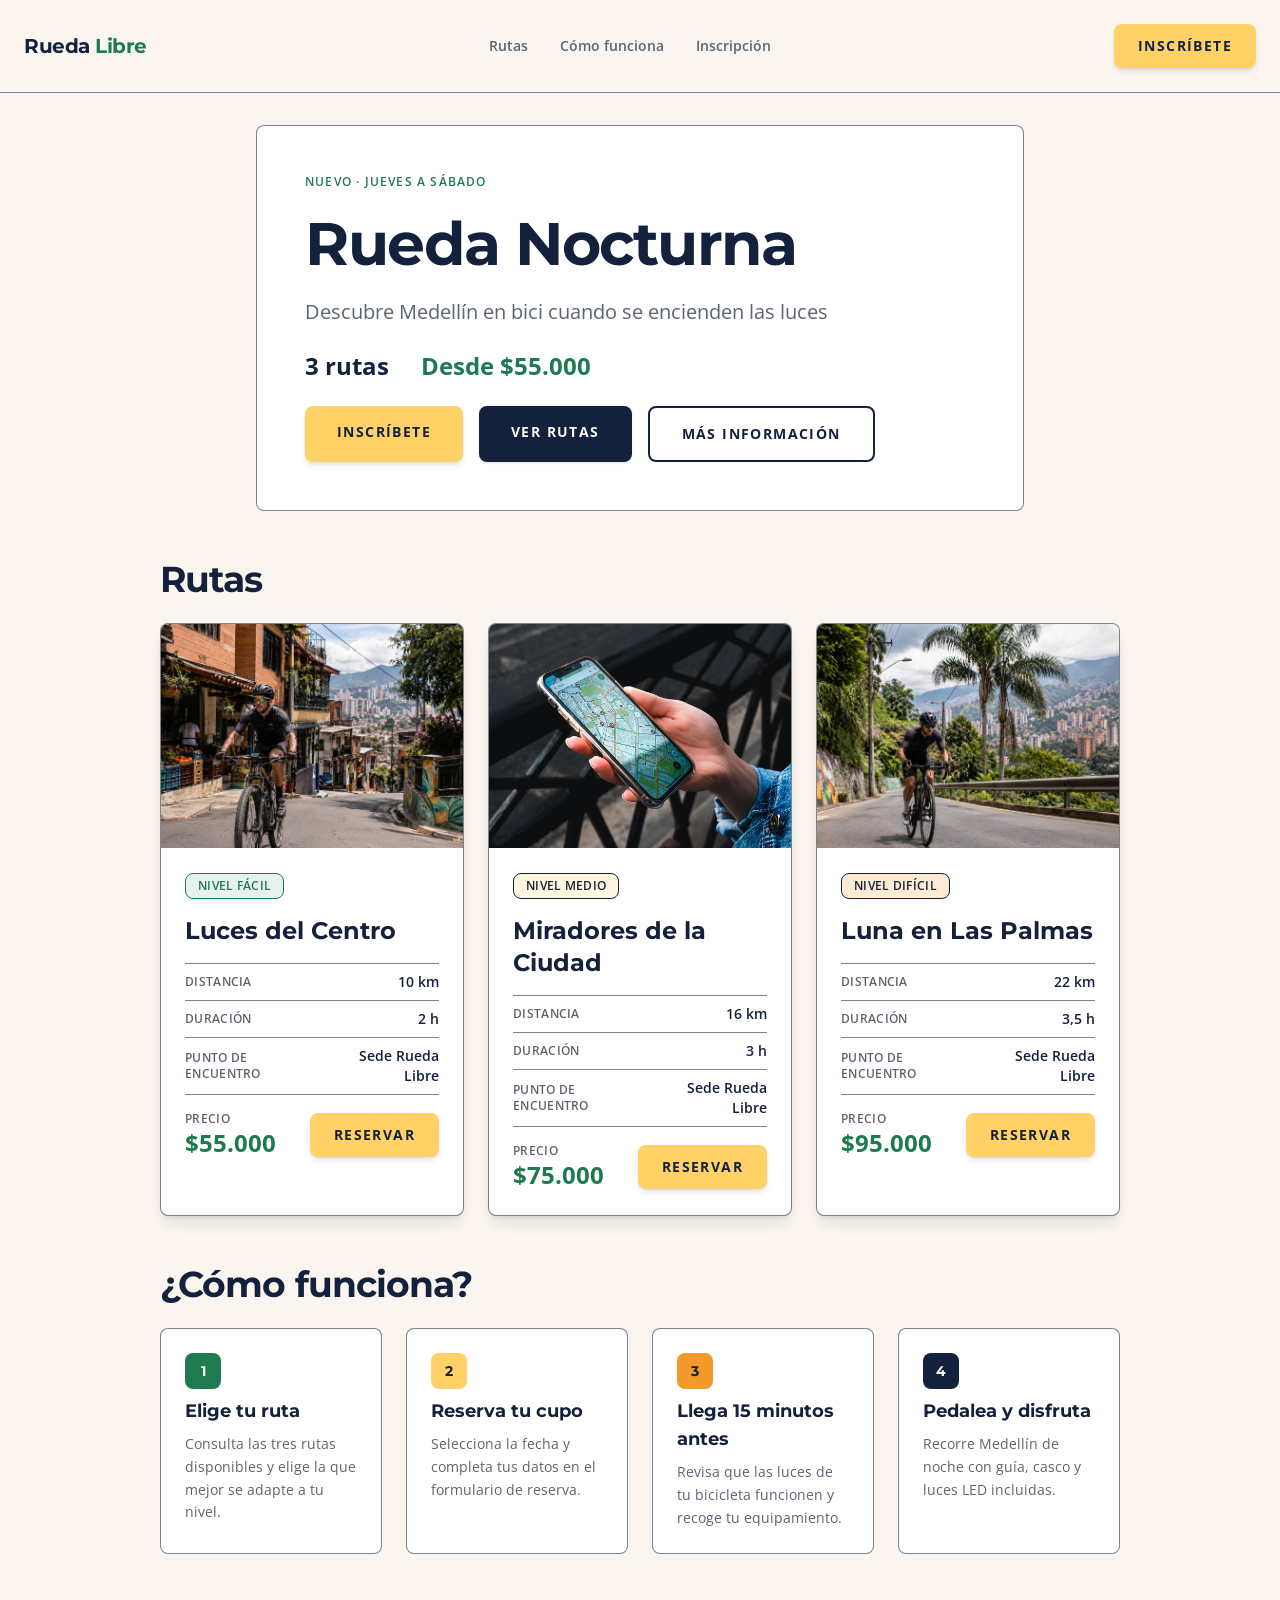
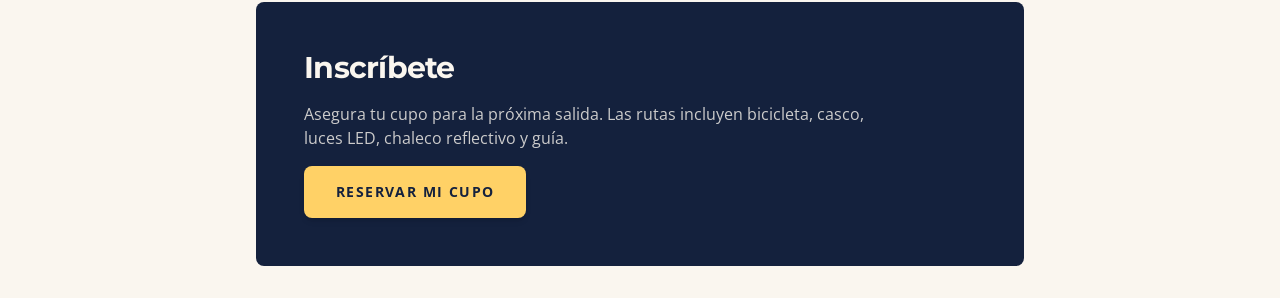
==== commit cb664c56: "fix(nocturna): strengthen row separators for theme contrast Raises the route detail separators to th" ====
--- a/nocturna/index.html
+++ b/nocturna/index.html
@@ -95,7 +95,7 @@
                             del Centro</h3>
 
                         <dl
-                            class="divide-y divide-gris-asfalto/30 border-y border-gris-asfalto/80 dark:divide-crema/20 dark:border-crema/40">
+                            class="divide-y divide-gris-asfalto/80 border-y border-gris-asfalto/80 dark:divide-crema/40 dark:border-crema/40">
                             <div class="flex items-center justify-between gap-3 py-2">
                                 <dt class="text-xs font-semibold uppercase tracking-wide text-gris-asfalto dark:text-crema/70">
                                     Distancia</dt>
@@ -138,7 +138,7 @@
                             Miradores de la Ciudad</h3>
 
                         <dl
-                            class="divide-y divide-gris-asfalto/30 border-y border-gris-asfalto/80 dark:divide-crema/20 dark:border-crema/40">
+                            class="divide-y divide-gris-asfalto/80 border-y border-gris-asfalto/80 dark:divide-crema/40 dark:border-crema/40">
                             <div class="flex items-center justify-between gap-3 py-2">
                                 <dt class="text-xs font-semibold uppercase tracking-wide text-gris-asfalto dark:text-crema/70">
                                     Distancia</dt>
@@ -181,7 +181,7 @@
                             en Las Palmas</h3>
 
                         <dl
-                            class="divide-y divide-gris-asfalto/30 border-y border-gris-asfalto/80 dark:divide-crema/20 dark:border-crema/40">
+                            class="divide-y divide-gris-asfalto/80 border-y border-gris-asfalto/80 dark:divide-crema/40 dark:border-crema/40">
                             <div class="flex items-center justify-between gap-3 py-2">
                                 <dt class="text-xs font-semibold uppercase tracking-wide text-gris-asfalto dark:text-crema/70">
                                     Distancia</dt>
--- a/nocturna/src/output.css
+++ b/nocturna/src/output.css
@@ -701,8 +701,8 @@
   border-bottom-width: calc(1px * var(--tw-divide-y-reverse));
 }
 
-.divide-gris-asfalto\/30 > :not([hidden]) ~ :not([hidden]) {
-  border-color: rgb(91 100 112 / 0.3);
+.divide-gris-asfalto\/80 > :not([hidden]) ~ :not([hidden]) {
+  border-color: rgb(91 100 112 / 0.8);
 }
 
 .overflow-hidden {
@@ -1297,8 +1297,8 @@
 }
 
 @media (prefers-color-scheme: dark) {
-  .dark\:divide-crema\/20 > :not([hidden]) ~ :not([hidden]) {
-    border-color: rgb(250 246 239 / 0.2);
+  .dark\:divide-crema\/40 > :not([hidden]) ~ :not([hidden]) {
+    border-color: rgb(250 246 239 / 0.4);
   }
 
   .dark\:border-amarillo-farol {
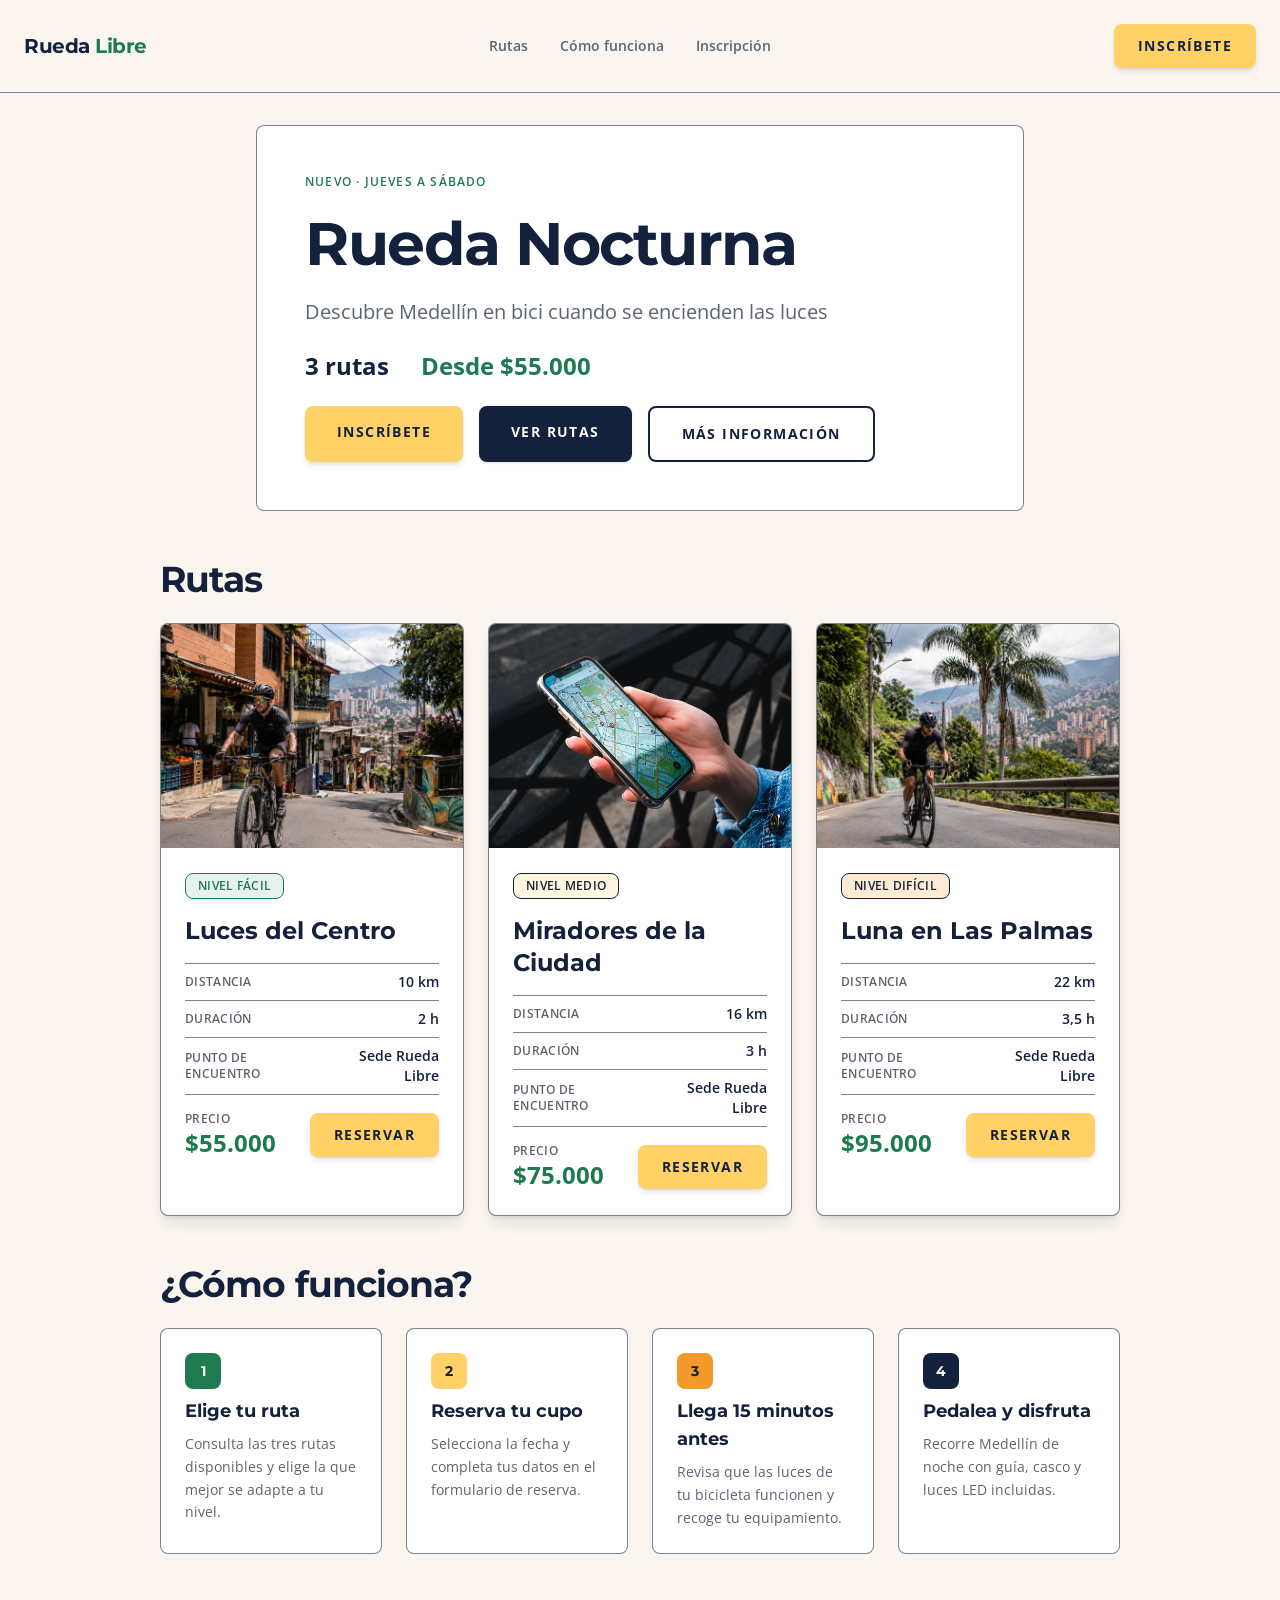
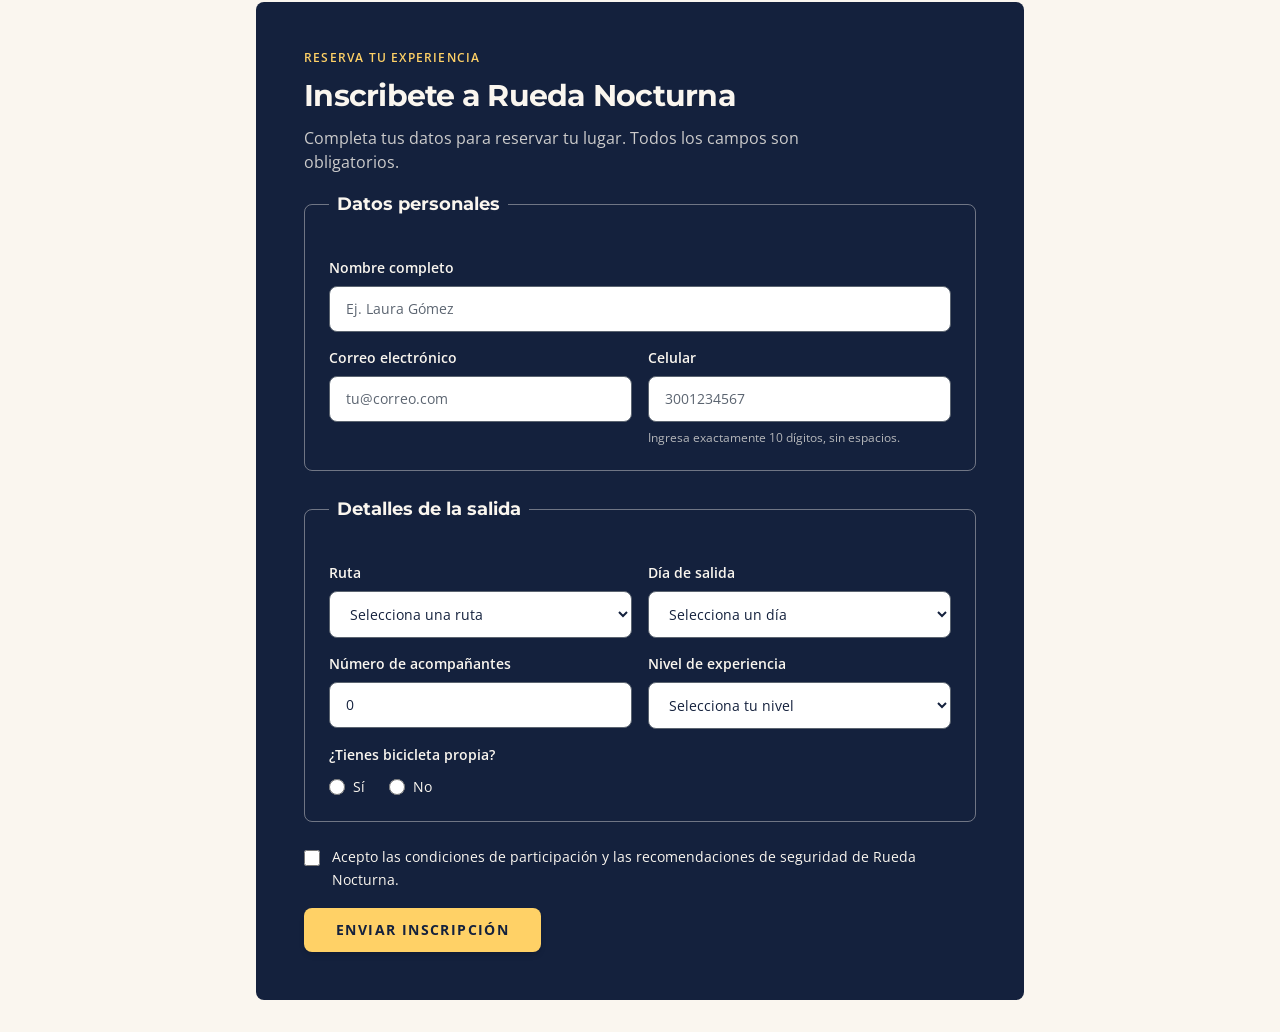
==== commit 7f6760de: "feat: Implement registration form for Rueda Nocturna" ====
--- a/nocturna/index.html
+++ b/nocturna/index.html
@@ -13,40 +13,38 @@
     <link href="./src/output.css" rel="stylesheet">
 </head>
 
-<body class="bg-crema font-open-sans text-azul-noche antialiased dark:bg-azul-noche dark:text-crema">
+<body class="antialiased bg-crema font-open-sans text-azul-noche dark:bg-azul-noche dark:text-crema">
     <a href="#contenido"
         class="sr-only focus:not-sr-only focus:absolute focus:left-4 focus:top-4 focus:z-50 focus:rounded-lg focus:bg-azul-noche focus:px-4 focus:py-2 focus:font-semibold focus:text-crema">Saltar
         al contenido</a>
 
     <header
-        class="flex flex-col items-center gap-4 border-b border-gris-asfalto/80 p-4 sm:p-6 md:flex-row md:justify-between dark:border-crema/40">
-        <a href="./index.html"
-            class="font-montserrat text-xl font-bold tracking-tight text-azul-noche dark:text-crema">
+        class="flex flex-col items-center gap-4 p-4 border-b border-gris-asfalto/80 sm:p-6 md:flex-row md:justify-between dark:border-crema/40">
+        <a href="./index.html" class="text-xl font-bold tracking-tight font-montserrat text-azul-noche dark:text-crema">
             Rueda <span class="text-verde-ruta dark:text-amarillo-farol">Libre</span>
         </a>
 
-        <nav aria-label="Principal" class="hidden items-center gap-6 md:flex">
+        <nav aria-label="Principal" class="items-center hidden gap-6 md:flex">
             <a href="#rutas"
-                class="rounded px-1 py-1 text-sm font-semibold text-gris-asfalto hover:text-azul-noche hover:underline focus:outline-none focus-visible:ring-2 focus-visible:ring-azul-noche dark:text-crema/80 dark:hover:text-amarillo-farol dark:focus-visible:ring-amarillo-farol">Rutas</a>
+                class="px-1 py-1 text-sm font-semibold rounded text-gris-asfalto hover:text-azul-noche hover:underline focus:outline-none focus-visible:ring-2 focus-visible:ring-azul-noche dark:text-crema/80 dark:hover:text-amarillo-farol dark:focus-visible:ring-amarillo-farol">Rutas</a>
             <a href="#info"
-                class="rounded px-1 py-1 text-sm font-semibold text-gris-asfalto hover:text-azul-noche hover:underline focus:outline-none focus-visible:ring-2 focus-visible:ring-azul-noche dark:text-crema/80 dark:hover:text-amarillo-farol dark:focus-visible:ring-amarillo-farol">Cómo
+                class="px-1 py-1 text-sm font-semibold rounded text-gris-asfalto hover:text-azul-noche hover:underline focus:outline-none focus-visible:ring-2 focus-visible:ring-azul-noche dark:text-crema/80 dark:hover:text-amarillo-farol dark:focus-visible:ring-amarillo-farol">Cómo
                 funciona</a>
             <a href="#inscripcion"
-                class="rounded px-1 py-1 text-sm font-semibold text-gris-asfalto hover:text-azul-noche hover:underline focus:outline-none focus-visible:ring-2 focus-visible:ring-azul-noche dark:text-crema/80 dark:hover:text-amarillo-farol dark:focus-visible:ring-amarillo-farol">Inscripción</a>
+                class="px-1 py-1 text-sm font-semibold rounded text-gris-asfalto hover:text-azul-noche hover:underline focus:outline-none focus-visible:ring-2 focus-visible:ring-azul-noche dark:text-crema/80 dark:hover:text-amarillo-farol dark:focus-visible:ring-amarillo-farol">Inscripción</a>
         </nav>
 
         <a href="#inscripcion"
-            class="inline-block w-full rounded-lg bg-amarillo-farol px-6 py-3 text-center text-sm font-bold uppercase tracking-widest text-azul-noche shadow-md transition-colors hover:bg-naranja-pedal focus:outline-none focus:ring-4 focus:ring-azul-noche/60 md:w-auto dark:bg-amarillo-farol dark:text-azul-noche dark:hover:bg-naranja-pedal dark:focus:ring-amarillo-farol/60">Inscríbete</a>
+            class="inline-block w-full px-6 py-3 text-sm font-bold tracking-widest text-center uppercase transition-colors rounded-lg shadow-md bg-amarillo-farol text-azul-noche hover:bg-naranja-pedal focus:outline-none focus:ring-4 focus:ring-azul-noche/60 md:w-auto dark:bg-amarillo-farol dark:text-azul-noche dark:hover:bg-naranja-pedal dark:focus:ring-amarillo-farol/60">Inscríbete</a>
     </header>
 
-    <main id="contenido"
-        class="mx-auto flex w-full max-w-5xl flex-col items-center gap-8 p-4 sm:gap-12 sm:p-6 lg:p-8">
+    <main id="contenido" class="flex flex-col items-center w-full max-w-5xl gap-8 p-4 mx-auto sm:gap-12 sm:p-6 lg:p-8">
         <section
-            class="w-full max-w-3xl space-y-6 rounded-lg border border-gris-asfalto/80 bg-white p-6 sm:p-10 lg:p-12 dark:border-crema/40 dark:bg-white/5">
-            <p class="text-xs font-semibold uppercase tracking-widest text-verde-ruta dark:text-amarillo-farol">Nuevo ·
+            class="w-full max-w-3xl p-6 space-y-6 bg-white border rounded-lg border-gris-asfalto/80 sm:p-10 lg:p-12 dark:border-crema/40 dark:bg-white/5">
+            <p class="text-xs font-semibold tracking-widest uppercase text-verde-ruta dark:text-amarillo-farol">Nuevo ·
                 Jueves a sábado</p>
             <h1
-                class="font-montserrat text-3xl font-bold leading-tight tracking-tight text-azul-noche sm:text-5xl lg:text-6xl dark:text-crema">
+                class="text-3xl font-bold leading-tight tracking-tight font-montserrat text-azul-noche sm:text-5xl lg:text-6xl dark:text-crema">
                 Rueda Nocturna</h1>
             <p class="max-w-xl text-base leading-relaxed text-gris-asfalto sm:text-lg lg:text-xl dark:text-crema/80">
                 Descubre Medellín en bici cuando se encienden las luces</p>
@@ -59,19 +57,19 @@
             <div class="flex flex-col gap-3 sm:flex-row sm:flex-wrap sm:gap-4">
                 <!-- Principal -->
                 <a href="#inscripcion"
-                    class="inline-block w-full rounded-lg bg-amarillo-farol px-6 py-3 text-center text-sm font-bold uppercase tracking-widest text-azul-noche shadow-md transition-colors hover:bg-naranja-pedal focus:outline-none focus:ring-4 focus:ring-azul-noche/60 sm:w-auto sm:px-8 sm:py-4 dark:bg-amarillo-farol dark:text-azul-noche dark:hover:bg-naranja-pedal dark:focus:ring-amarillo-farol/60">
+                    class="inline-block w-full px-6 py-3 text-sm font-bold tracking-widest text-center uppercase transition-colors rounded-lg shadow-md bg-amarillo-farol text-azul-noche hover:bg-naranja-pedal focus:outline-none focus:ring-4 focus:ring-azul-noche/60 sm:w-auto sm:px-8 sm:py-4 dark:bg-amarillo-farol dark:text-azul-noche dark:hover:bg-naranja-pedal dark:focus:ring-amarillo-farol/60">
                     Inscríbete
                 </a>
 
                 <!-- Secundario -->
                 <a href="#rutas"
-                    class="inline-block w-full rounded-lg bg-azul-noche px-6 py-3 text-center text-sm font-bold uppercase tracking-widest text-crema shadow transition-colors hover:bg-verde-ruta focus:outline-none focus:ring-4 focus:ring-azul-noche/60 sm:w-auto sm:px-8 sm:py-4 dark:bg-crema dark:text-azul-noche dark:hover:bg-amarillo-farol dark:focus:ring-crema/50">
+                    class="inline-block w-full px-6 py-3 text-sm font-bold tracking-widest text-center uppercase transition-colors rounded-lg shadow bg-azul-noche text-crema hover:bg-verde-ruta focus:outline-none focus:ring-4 focus:ring-azul-noche/60 sm:w-auto sm:px-8 sm:py-4 dark:bg-crema dark:text-azul-noche dark:hover:bg-amarillo-farol dark:focus:ring-crema/50">
                     Ver rutas
                 </a>
 
                 <!-- Contorno -->
                 <a href="#info"
-                    class="inline-block w-full rounded-lg border-2 border-azul-noche bg-transparent px-6 py-3 text-center text-sm font-bold uppercase tracking-widest text-azul-noche transition-colors hover:bg-azul-noche hover:text-crema focus:outline-none focus:ring-4 focus:ring-azul-noche/60 sm:w-auto sm:px-8 sm:py-4 dark:border-amarillo-farol dark:text-amarillo-farol dark:hover:bg-amarillo-farol dark:hover:text-azul-noche dark:focus:ring-amarillo-farol/60">
+                    class="inline-block w-full px-6 py-3 text-sm font-bold tracking-widest text-center uppercase transition-colors bg-transparent border-2 rounded-lg border-azul-noche text-azul-noche hover:bg-azul-noche hover:text-crema focus:outline-none focus:ring-4 focus:ring-azul-noche/60 sm:w-auto sm:px-8 sm:py-4 dark:border-amarillo-farol dark:text-amarillo-farol dark:hover:bg-amarillo-farol dark:hover:text-azul-noche dark:focus:ring-amarillo-farol/60">
                     Más información
                 </a>
             </div>
@@ -79,135 +77,147 @@
 
         <section id="rutas" class="w-full space-y-6">
             <h2
-                class="font-montserrat text-2xl font-bold tracking-tight text-azul-noche sm:text-3xl lg:text-4xl dark:text-crema">
+                class="text-2xl font-bold tracking-tight font-montserrat text-azul-noche sm:text-3xl lg:text-4xl dark:text-crema">
                 Rutas</h2>
 
             <div class="grid grid-cols-1 gap-6 sm:grid-cols-2 lg:grid-cols-3">
                 <article
-                    class="overflow-hidden rounded-lg border border-gris-asfalto/80 bg-white shadow-lg transition-shadow duration-300 hover:border-verde-ruta hover:shadow-2xl dark:border-crema/40 dark:bg-white/5 dark:hover:border-amarillo-farol">
+                    class="overflow-hidden transition-shadow duration-300 bg-white border rounded-lg shadow-lg border-gris-asfalto/80 hover:border-verde-ruta hover:shadow-2xl dark:border-crema/40 dark:bg-white/5 dark:hover:border-amarillo-farol">
                     <img src="../img/neighborhood.png" alt="Ciclistas recorriendo el centro de Medellín de noche"
-                        class="h-48 w-full object-cover sm:h-56">
-                    <div class="space-y-4 p-4 sm:p-6">
+                        class="object-cover w-full h-48 sm:h-56">
+                    <div class="p-4 space-y-4 sm:p-6">
                         <span
-                            class="inline-block rounded-lg border border-verde-ruta bg-verde-ruta/10 px-3 py-1 text-xs font-semibold uppercase tracking-wide text-verde-ruta dark:border-verde-ruta dark:bg-verde-ruta/20 dark:text-crema">Nivel
+                            class="inline-block px-3 py-1 text-xs font-semibold tracking-wide uppercase border rounded-lg border-verde-ruta bg-verde-ruta/10 text-verde-ruta dark:border-verde-ruta dark:bg-verde-ruta/20 dark:text-crema">Nivel
                             fácil</span>
-                        <h3 class="font-montserrat text-xl font-bold text-azul-noche sm:text-2xl dark:text-crema">Luces
+                        <h3 class="text-xl font-bold font-montserrat text-azul-noche sm:text-2xl dark:text-crema">Luces
                             del Centro</h3>
 
                         <dl
                             class="divide-y divide-gris-asfalto/80 border-y border-gris-asfalto/80 dark:divide-crema/40 dark:border-crema/40">
                             <div class="flex items-center justify-between gap-3 py-2">
-                                <dt class="text-xs font-semibold uppercase tracking-wide text-gris-asfalto dark:text-crema/70">
+                                <dt
+                                    class="text-xs font-semibold tracking-wide uppercase text-gris-asfalto dark:text-crema/70">
                                     Distancia</dt>
-                                <dd class="text-right text-sm font-semibold text-azul-noche dark:text-crema">10 km</dd>
-                            </div>
-                            <div class="flex items-center justify-between gap-3 py-2">
-                                <dt class="text-xs font-semibold uppercase tracking-wide text-gris-asfalto dark:text-crema/70">
+                                <dd class="text-sm font-semibold text-right text-azul-noche dark:text-crema">10 km</dd>
+                            </div>
+                            <div class="flex items-center justify-between gap-3 py-2">
+                                <dt
+                                    class="text-xs font-semibold tracking-wide uppercase text-gris-asfalto dark:text-crema/70">
                                     Duración</dt>
-                                <dd class="text-right text-sm font-semibold text-azul-noche dark:text-crema">2 h</dd>
-                            </div>
-                            <div class="flex items-center justify-between gap-3 py-2">
-                                <dt class="text-xs font-semibold uppercase tracking-wide text-gris-asfalto dark:text-crema/70">
+                                <dd class="text-sm font-semibold text-right text-azul-noche dark:text-crema">2 h</dd>
+                            </div>
+                            <div class="flex items-center justify-between gap-3 py-2">
+                                <dt
+                                    class="text-xs font-semibold tracking-wide uppercase text-gris-asfalto dark:text-crema/70">
                                     Punto de encuentro</dt>
-                                <dd class="text-right text-sm font-semibold text-azul-noche dark:text-crema">Sede Rueda
+                                <dd class="text-sm font-semibold text-right text-azul-noche dark:text-crema">Sede Rueda
                                     Libre</dd>
                             </div>
                         </dl>
 
                         <div class="flex flex-wrap items-center justify-between gap-4">
                             <div>
-                                <p class="text-xs font-semibold uppercase tracking-wide text-gris-asfalto dark:text-crema/70">
+                                <p
+                                    class="text-xs font-semibold tracking-wide uppercase text-gris-asfalto dark:text-crema/70">
                                     Precio</p>
                                 <p class="text-2xl font-bold text-verde-ruta dark:text-amarillo-farol">$55.000</p>
                             </div>
                             <a href="#inscripcion"
-                                class="inline-block rounded-lg bg-amarillo-farol px-6 py-3 text-center text-sm font-bold uppercase tracking-widest text-azul-noche shadow-md transition-colors hover:bg-naranja-pedal focus:outline-none focus:ring-4 focus:ring-azul-noche/60 dark:bg-amarillo-farol dark:text-azul-noche dark:hover:bg-naranja-pedal dark:focus:ring-amarillo-farol/60">Reservar</a>
+                                class="inline-block px-6 py-3 text-sm font-bold tracking-widest text-center uppercase transition-colors rounded-lg shadow-md bg-amarillo-farol text-azul-noche hover:bg-naranja-pedal focus:outline-none focus:ring-4 focus:ring-azul-noche/60 dark:bg-amarillo-farol dark:text-azul-noche dark:hover:bg-naranja-pedal dark:focus:ring-amarillo-farol/60">Reservar</a>
                         </div>
                     </div>
                 </article>
 
                 <article
-                    class="overflow-hidden rounded-lg border border-gris-asfalto/80 bg-white shadow-lg transition-shadow duration-300 hover:border-verde-ruta hover:shadow-2xl dark:border-crema/40 dark:bg-white/5 dark:hover:border-amarillo-farol">
+                    class="overflow-hidden transition-shadow duration-300 bg-white border rounded-lg shadow-lg border-gris-asfalto/80 hover:border-verde-ruta hover:shadow-2xl dark:border-crema/40 dark:bg-white/5 dark:hover:border-amarillo-farol">
                     <img src="../img/route.jpg" alt="Grupo de ciclistas en un mirador de Medellín"
-                        class="h-48 w-full object-cover sm:h-56">
-                    <div class="space-y-4 p-4 sm:p-6">
+                        class="object-cover w-full h-48 sm:h-56">
+                    <div class="p-4 space-y-4 sm:p-6">
                         <span
-                            class="inline-block rounded-lg border border-azul-noche bg-amarillo-farol/20 px-3 py-1 text-xs font-semibold uppercase tracking-wide text-azul-noche dark:border-amarillo-farol dark:bg-amarillo-farol/15 dark:text-amarillo-farol">Nivel
+                            class="inline-block px-3 py-1 text-xs font-semibold tracking-wide uppercase border rounded-lg border-azul-noche bg-amarillo-farol/20 text-azul-noche dark:border-amarillo-farol dark:bg-amarillo-farol/15 dark:text-amarillo-farol">Nivel
                             medio</span>
-                        <h3 class="font-montserrat text-xl font-bold text-azul-noche sm:text-2xl dark:text-crema">
+                        <h3 class="text-xl font-bold font-montserrat text-azul-noche sm:text-2xl dark:text-crema">
                             Miradores de la Ciudad</h3>
 
                         <dl
                             class="divide-y divide-gris-asfalto/80 border-y border-gris-asfalto/80 dark:divide-crema/40 dark:border-crema/40">
                             <div class="flex items-center justify-between gap-3 py-2">
-                                <dt class="text-xs font-semibold uppercase tracking-wide text-gris-asfalto dark:text-crema/70">
+                                <dt
+                                    class="text-xs font-semibold tracking-wide uppercase text-gris-asfalto dark:text-crema/70">
                                     Distancia</dt>
-                                <dd class="text-right text-sm font-semibold text-azul-noche dark:text-crema">16 km</dd>
-                            </div>
-                            <div class="flex items-center justify-between gap-3 py-2">
-                                <dt class="text-xs font-semibold uppercase tracking-wide text-gris-asfalto dark:text-crema/70">
+                                <dd class="text-sm font-semibold text-right text-azul-noche dark:text-crema">16 km</dd>
+                            </div>
+                            <div class="flex items-center justify-between gap-3 py-2">
+                                <dt
+                                    class="text-xs font-semibold tracking-wide uppercase text-gris-asfalto dark:text-crema/70">
                                     Duración</dt>
-                                <dd class="text-right text-sm font-semibold text-azul-noche dark:text-crema">3 h</dd>
-                            </div>
-                            <div class="flex items-center justify-between gap-3 py-2">
-                                <dt class="text-xs font-semibold uppercase tracking-wide text-gris-asfalto dark:text-crema/70">
+                                <dd class="text-sm font-semibold text-right text-azul-noche dark:text-crema">3 h</dd>
+                            </div>
+                            <div class="flex items-center justify-between gap-3 py-2">
+                                <dt
+                                    class="text-xs font-semibold tracking-wide uppercase text-gris-asfalto dark:text-crema/70">
                                     Punto de encuentro</dt>
-                                <dd class="text-right text-sm font-semibold text-azul-noche dark:text-crema">Sede Rueda
+                                <dd class="text-sm font-semibold text-right text-azul-noche dark:text-crema">Sede Rueda
                                     Libre</dd>
                             </div>
                         </dl>
 
                         <div class="flex flex-wrap items-center justify-between gap-4">
                             <div>
-                                <p class="text-xs font-semibold uppercase tracking-wide text-gris-asfalto dark:text-crema/70">
+                                <p
+                                    class="text-xs font-semibold tracking-wide uppercase text-gris-asfalto dark:text-crema/70">
                                     Precio</p>
                                 <p class="text-2xl font-bold text-verde-ruta dark:text-amarillo-farol">$75.000</p>
                             </div>
                             <a href="#inscripcion"
-                                class="inline-block rounded-lg bg-amarillo-farol px-6 py-3 text-center text-sm font-bold uppercase tracking-widest text-azul-noche shadow-md transition-colors hover:bg-naranja-pedal focus:outline-none focus:ring-4 focus:ring-azul-noche/60 dark:bg-amarillo-farol dark:text-azul-noche dark:hover:bg-naranja-pedal dark:focus:ring-amarillo-farol/60">Reservar</a>
+                                class="inline-block px-6 py-3 text-sm font-bold tracking-widest text-center uppercase transition-colors rounded-lg shadow-md bg-amarillo-farol text-azul-noche hover:bg-naranja-pedal focus:outline-none focus:ring-4 focus:ring-azul-noche/60 dark:bg-amarillo-farol dark:text-azul-noche dark:hover:bg-naranja-pedal dark:focus:ring-amarillo-farol/60">Reservar</a>
                         </div>
                     </div>
                 </article>
 
                 <article
-                    class="overflow-hidden rounded-lg border border-gris-asfalto/80 bg-white shadow-lg transition-shadow duration-300 hover:border-verde-ruta hover:shadow-2xl dark:border-crema/40 dark:bg-white/5 dark:hover:border-amarillo-farol">
+                    class="overflow-hidden transition-shadow duration-300 bg-white border rounded-lg shadow-lg border-gris-asfalto/80 hover:border-verde-ruta hover:shadow-2xl dark:border-crema/40 dark:bg-white/5 dark:hover:border-amarillo-farol">
                     <img src="../img/palmas.png" alt="Ciclistas subiendo a Las Palmas bajo la luna"
-                        class="h-48 w-full object-cover sm:h-56">
-                    <div class="space-y-4 p-4 sm:p-6">
+                        class="object-cover w-full h-48 sm:h-56">
+                    <div class="p-4 space-y-4 sm:p-6">
                         <span
-                            class="inline-block rounded-lg border border-azul-noche bg-naranja-pedal/20 px-3 py-1 text-xs font-semibold uppercase tracking-wide text-azul-noche dark:border-naranja-pedal dark:bg-naranja-pedal/20 dark:text-crema">Nivel
+                            class="inline-block px-3 py-1 text-xs font-semibold tracking-wide uppercase border rounded-lg border-azul-noche bg-naranja-pedal/20 text-azul-noche dark:border-naranja-pedal dark:bg-naranja-pedal/20 dark:text-crema">Nivel
                             difícil</span>
-                        <h3 class="font-montserrat text-xl font-bold text-azul-noche sm:text-2xl dark:text-crema">Luna
+                        <h3 class="text-xl font-bold font-montserrat text-azul-noche sm:text-2xl dark:text-crema">Luna
                             en Las Palmas</h3>
 
                         <dl
                             class="divide-y divide-gris-asfalto/80 border-y border-gris-asfalto/80 dark:divide-crema/40 dark:border-crema/40">
                             <div class="flex items-center justify-between gap-3 py-2">
-                                <dt class="text-xs font-semibold uppercase tracking-wide text-gris-asfalto dark:text-crema/70">
+                                <dt
+                                    class="text-xs font-semibold tracking-wide uppercase text-gris-asfalto dark:text-crema/70">
                                     Distancia</dt>
-                                <dd class="text-right text-sm font-semibold text-azul-noche dark:text-crema">22 km</dd>
-                            </div>
-                            <div class="flex items-center justify-between gap-3 py-2">
-                                <dt class="text-xs font-semibold uppercase tracking-wide text-gris-asfalto dark:text-crema/70">
+                                <dd class="text-sm font-semibold text-right text-azul-noche dark:text-crema">22 km</dd>
+                            </div>
+                            <div class="flex items-center justify-between gap-3 py-2">
+                                <dt
+                                    class="text-xs font-semibold tracking-wide uppercase text-gris-asfalto dark:text-crema/70">
                                     Duración</dt>
-                                <dd class="text-right text-sm font-semibold text-azul-noche dark:text-crema">3,5 h</dd>
-                            </div>
-                            <div class="flex items-center justify-between gap-3 py-2">
-                                <dt class="text-xs font-semibold uppercase tracking-wide text-gris-asfalto dark:text-crema/70">
+                                <dd class="text-sm font-semibold text-right text-azul-noche dark:text-crema">3,5 h</dd>
+                            </div>
+                            <div class="flex items-center justify-between gap-3 py-2">
+                                <dt
+                                    class="text-xs font-semibold tracking-wide uppercase text-gris-asfalto dark:text-crema/70">
                                     Punto de encuentro</dt>
-                                <dd class="text-right text-sm font-semibold text-azul-noche dark:text-crema">Sede Rueda
+                                <dd class="text-sm font-semibold text-right text-azul-noche dark:text-crema">Sede Rueda
                                     Libre</dd>
                             </div>
                         </dl>
 
                         <div class="flex flex-wrap items-center justify-between gap-4">
                             <div>
-                                <p class="text-xs font-semibold uppercase tracking-wide text-gris-asfalto dark:text-crema/70">
+                                <p
+                                    class="text-xs font-semibold tracking-wide uppercase text-gris-asfalto dark:text-crema/70">
                                     Precio</p>
                                 <p class="text-2xl font-bold text-verde-ruta dark:text-amarillo-farol">$95.000</p>
                             </div>
                             <a href="#inscripcion"
-                                class="inline-block rounded-lg bg-amarillo-farol px-6 py-3 text-center text-sm font-bold uppercase tracking-widest text-azul-noche shadow-md transition-colors hover:bg-naranja-pedal focus:outline-none focus:ring-4 focus:ring-azul-noche/60 dark:bg-amarillo-farol dark:text-azul-noche dark:hover:bg-naranja-pedal dark:focus:ring-amarillo-farol/60">Reservar</a>
+                                class="inline-block px-6 py-3 text-sm font-bold tracking-widest text-center uppercase transition-colors rounded-lg shadow-md bg-amarillo-farol text-azul-noche hover:bg-naranja-pedal focus:outline-none focus:ring-4 focus:ring-azul-noche/60 dark:bg-amarillo-farol dark:text-azul-noche dark:hover:bg-naranja-pedal dark:focus:ring-amarillo-farol/60">Reservar</a>
                         </div>
                     </div>
                 </article>
@@ -216,43 +226,44 @@
 
         <section id="info" class="w-full space-y-6">
             <h2
-                class="font-montserrat text-2xl font-bold tracking-tight text-azul-noche sm:text-3xl lg:text-4xl dark:text-crema">
+                class="text-2xl font-bold tracking-tight font-montserrat text-azul-noche sm:text-3xl lg:text-4xl dark:text-crema">
                 ¿Cómo funciona?</h2>
 
             <ol class="grid grid-cols-1 gap-4 sm:grid-cols-2 sm:gap-6 lg:grid-cols-4">
                 <li
-                    class="space-y-2 rounded-lg border border-gris-asfalto/80 bg-white p-4 sm:p-6 dark:border-crema/40 dark:bg-white/5">
+                    class="p-4 space-y-2 bg-white border rounded-lg border-gris-asfalto/80 sm:p-6 dark:border-crema/40 dark:bg-white/5">
                     <span
-                        class="flex h-9 w-9 items-center justify-center rounded-lg bg-verde-ruta font-montserrat text-sm font-bold text-crema">1</span>
-                    <h3 class="font-montserrat text-lg font-bold text-azul-noche dark:text-crema">Elige tu ruta</h3>
+                        class="flex items-center justify-center text-sm font-bold rounded-lg h-9 w-9 bg-verde-ruta font-montserrat text-crema">1</span>
+                    <h3 class="text-lg font-bold font-montserrat text-azul-noche dark:text-crema">Elige tu ruta</h3>
                     <p class="text-sm leading-relaxed text-gris-asfalto dark:text-crema/80">Consulta las tres rutas
                         disponibles y elige la que mejor se adapte a tu nivel.</p>
                 </li>
 
                 <li
-                    class="space-y-2 rounded-lg border border-gris-asfalto/80 bg-white p-4 sm:p-6 dark:border-crema/40 dark:bg-white/5">
+                    class="p-4 space-y-2 bg-white border rounded-lg border-gris-asfalto/80 sm:p-6 dark:border-crema/40 dark:bg-white/5">
                     <span
-                        class="flex h-9 w-9 items-center justify-center rounded-lg bg-amarillo-farol font-montserrat text-sm font-bold text-azul-noche">2</span>
-                    <h3 class="font-montserrat text-lg font-bold text-azul-noche dark:text-crema">Reserva tu cupo</h3>
+                        class="flex items-center justify-center text-sm font-bold rounded-lg h-9 w-9 bg-amarillo-farol font-montserrat text-azul-noche">2</span>
+                    <h3 class="text-lg font-bold font-montserrat text-azul-noche dark:text-crema">Reserva tu cupo</h3>
                     <p class="text-sm leading-relaxed text-gris-asfalto dark:text-crema/80">Selecciona la fecha y
                         completa tus datos en el formulario de reserva.</p>
                 </li>
 
                 <li
-                    class="space-y-2 rounded-lg border border-gris-asfalto/80 bg-white p-4 sm:p-6 dark:border-crema/40 dark:bg-white/5">
+                    class="p-4 space-y-2 bg-white border rounded-lg border-gris-asfalto/80 sm:p-6 dark:border-crema/40 dark:bg-white/5">
                     <span
-                        class="flex h-9 w-9 items-center justify-center rounded-lg bg-naranja-pedal font-montserrat text-sm font-bold text-azul-noche">3</span>
-                    <h3 class="font-montserrat text-lg font-bold text-azul-noche dark:text-crema">Llega 15 minutos antes
+                        class="flex items-center justify-center text-sm font-bold rounded-lg h-9 w-9 bg-naranja-pedal font-montserrat text-azul-noche">3</span>
+                    <h3 class="text-lg font-bold font-montserrat text-azul-noche dark:text-crema">Llega 15 minutos antes
                     </h3>
                     <p class="text-sm leading-relaxed text-gris-asfalto dark:text-crema/80">Revisa que las luces de tu
                         bicicleta funcionen y recoge tu equipamiento.</p>
                 </li>
 
                 <li
-                    class="space-y-2 rounded-lg border border-gris-asfalto/80 bg-white p-4 sm:p-6 dark:border-crema/40 dark:bg-white/5">
+                    class="p-4 space-y-2 bg-white border rounded-lg border-gris-asfalto/80 sm:p-6 dark:border-crema/40 dark:bg-white/5">
                     <span
-                        class="flex h-9 w-9 items-center justify-center rounded-lg bg-azul-noche font-montserrat text-sm font-bold text-crema dark:ring-1 dark:ring-crema/40">4</span>
-                    <h3 class="font-montserrat text-lg font-bold text-azul-noche dark:text-crema">Pedalea y disfruta</h3>
+                        class="flex items-center justify-center text-sm font-bold rounded-lg h-9 w-9 bg-azul-noche font-montserrat text-crema dark:ring-1 dark:ring-crema/40">4</span>
+                    <h3 class="text-lg font-bold font-montserrat text-azul-noche dark:text-crema">Pedalea y disfruta
+                    </h3>
                     <p class="text-sm leading-relaxed text-gris-asfalto dark:text-crema/80">Recorre Medellín de noche
                         con guía, casco y luces LED incluidas.</p>
                 </li>
@@ -260,15 +271,112 @@
         </section>
 
         <section id="inscripcion"
-            class="w-full max-w-3xl space-y-4 rounded-lg bg-azul-noche p-6 text-crema sm:p-10 lg:p-12 dark:bg-black/30 dark:ring-1 dark:ring-crema/40">
-            <h2 class="font-montserrat text-2xl font-bold tracking-tight sm:text-3xl">Inscríbete</h2>
-            <p class="max-w-xl text-sm leading-relaxed text-crema/80 sm:text-base">Asegura tu cupo para la próxima
-                salida. Las rutas incluyen bicicleta, casco, luces LED, chaleco reflectivo y guía.</p>
-            <a href="../pages/reservas.html"
-                class="inline-block w-full rounded-lg bg-amarillo-farol px-6 py-3 text-center text-sm font-bold uppercase tracking-widest text-azul-noche shadow-md transition-colors hover:bg-naranja-pedal focus:outline-none focus:ring-4 focus:ring-amarillo-farol/60 sm:w-auto sm:px-8 sm:py-4">Reservar
-                mi cupo</a>
+            class="w-full max-w-3xl p-6 space-y-4 rounded-lg bg-azul-noche text-crema sm:p-10 lg:p-12 dark:bg-black/30 dark:ring-1 dark:ring-crema/40">
+            <header class="space-y-3">
+                <p class="text-xs font-semibold tracking-widest uppercase text-amarillo-farol">Reserva tu experiencia
+                </p>
+                <h2 id="titulo-inscripcion" class="text-2xl font-bold tracking-tight font-montserrat sm:text-3xl">
+                    Inscribete a Rueda Nocturna</h2>
+                <p class="max-w-xl text-sm leading-relaxed text-crema/80 sm:text-base">Completa tus datos para reservar
+                    tu lugar. Todos los campos son obligatorios.</p>
+            </header>
+            <form id="formulario-inscripcion" class="space-y-6">
+                <fieldset class="p-4 space-y-4 border rounded-lg border-crema/40 sm:p-6">
+                    <legend class="px-2 text-lg font-bold font-montserrat">Datos personales</legend>
+                    <div class="grid grid-cols-1 gap-4 sm:grid-cols-2">
+                        <div class="space-y-2 sm:col-span-2">
+                            <label for="nombre" class="block text-sm font-semibold">Nombre completo</label>
+                            <input type="text" id="nombre" name="nombre" autocomplete="name" required minlength="3"
+                                placeholder="Ej. Laura Gómez"
+                                class="w-full px-4 py-3 text-sm bg-white border rounded-lg border-gris-asfalto text-azul-noche placeholder-gris-asfalto focus:border-amarillo-farol focus:outline-none focus:ring-4 focus:ring-amarillo-farol/60">
+                        </div>
+                        <div class="space-y-2">
+                            <label for="correo" class="block text-sm font-semibold">Correo electrónico</label>
+                            <input type="email" id="correo" name="correo" autocomplete="email" required
+                                placeholder="tu@correo.com"
+                                class="w-full px-4 py-3 text-sm bg-white border rounded-lg border-gris-asfalto text-azul-noche placeholder-gris-asfalto focus:border-amarillo-farol focus:outline-none focus:ring-4 focus:ring-amarillo-farol/60">
+                        </div>
+                        <div class="space-y-2">
+                            <label for="celular" class="block text-sm font-semibold">Celular</label>
+                            <input type="tel" id="celular" name="celular" autocomplete="tel" inputmode="numeric"
+                                pattern="[0-9]{10}" minlength="10" maxlength="10" required placeholder="3001234567"
+                                aria-describedby="celular-ayuda"
+                                class="w-full px-4 py-3 text-sm bg-white border rounded-lg border-gris-asfalto text-azul-noche placeholder-gris-asfalto focus:border-amarillo-farol focus:outline-none focus:ring-4 focus:ring-amarillo-farol/60">
+                            <p id="celular-ayuda" class="text-xs text-crema/70">Ingresa exactamente 10 dígitos, sin
+                                espacios.</p>
+                        </div>
+                    </div>
+                </fieldset>
+
+                <fieldset class="p-4 space-y-4 border rounded-lg border-crema/40 sm:p-6">
+                    <legend class="px-2 text-lg font-bold font-montserrat">Detalles de la salida</legend>
+                    <div class="grid grid-cols-1 gap-4 sm:grid-cols-2">
+                        <div class="space-y-2">
+                            <label for="ruta" class="block text-sm font-semibold">Ruta</label>
+                            <select id="ruta" name="ruta" required
+                                class="w-full px-4 py-3 text-sm bg-white border rounded-lg border-gris-asfalto text-azul-noche focus:border-amarillo-farol focus:outline-none focus:ring-4 focus:ring-amarillo-farol/60">
+                                <option value="" selected disabled>Selecciona una ruta</option>
+                                <option value="Luces del Centro">Luces del Centro</option>
+                                <option value="Miradores de la Ciudad">Miradores de la Ciudad</option>
+                                <option value="Luna en Las Palmas">Luna en Las Palmas</option>
+                            </select>
+                        </div>
+                        <div class="space-y-2">
+                            <label for="dia" class="block text-sm font-semibold">Día de salida</label>
+                            <select id="dia" name="dia" required
+                                class="w-full px-4 py-3 text-sm bg-white border rounded-lg border-gris-asfalto text-azul-noche focus:border-amarillo-farol focus:outline-none focus:ring-4 focus:ring-amarillo-farol/60">
+                                <option value="" selected disabled>Selecciona un día</option>
+                                <option value="Jueves">Jueves</option>
+                                <option value="Viernes">Viernes</option>
+                                <option value="Sábado">Sábado</option>
+                            </select>
+                        </div>
+                        <div class="space-y-2">
+                            <label for="acompanantes" class="block text-sm font-semibold">Número de acompañantes</label>
+                            <input type="number" id="acompanantes" name="acompanantes" min="0" max="3" step="1"
+                                value="0" required
+                                class="w-full px-4 py-3 text-sm bg-white border rounded-lg border-gris-asfalto text-azul-noche focus:border-amarillo-farol focus:outline-none focus:ring-4 focus:ring-amarillo-farol/60">
+                        </div>
+                        <div class="space-y-2">
+                            <label for="experiencia" class="block text-sm font-semibold">Nivel de experiencia</label>
+                            <select id="experiencia" name="experiencia" required
+                                class="w-full px-4 py-3 text-sm bg-white border rounded-lg border-gris-asfalto text-azul-noche focus:border-amarillo-farol focus:outline-none focus:ring-4 focus:ring-amarillo-farol/60">
+                                <option value="" selected disabled>Selecciona tu nivel</option>
+                                <option value="Principiante">Principiante</option>
+                                <option value="Intermedio">Intermedio</option>
+                                <option value="Avanzado">Avanzado</option>
+                            </select>
+                        </div>
+                    </div>
+                    <div class="space-y-3">
+                        <p class="text-sm font-semibold">¿Tienes bicicleta propia?</p>
+                        <div class="flex flex-wrap gap-6">
+                            <label class="inline-flex items-center gap-2 text-sm"><input type="radio" name="bicicleta"
+                                    value="Sí" required class="w-4 h-4 accent-amarillo-farol"> Sí</label>
+                            <label class="inline-flex items-center gap-2 text-sm"><input type="radio" name="bicicleta"
+                                    value="No" required class="w-4 h-4 accent-amarillo-farol"> No</label>
+                        </div>
+                    </div>
+                </fieldset>
+
+                <div class="space-y-4">
+                    <label for="condiciones" class="flex items-start gap-3 text-sm leading-relaxed">
+                        <input type="checkbox" id="condiciones" name="condiciones" required
+                            class="w-4 h-4 mt-1 shrink-0 accent-amarillo-farol">
+                        <span>Acepto las condiciones de participación y las recomendaciones de seguridad de Rueda
+                            Nocturna.</span>
+                    </label>
+                    <p id="estado-inscripcion"
+                        class="hidden p-4 text-sm font-semibold border rounded-lg border-verde-ruta bg-verde-ruta/20 text-crema"
+                        role="status" aria-live="polite"></p>
+                    <button type="submit"
+                        class="w-full px-6 py-3 text-sm font-bold tracking-widest text-center uppercase transition-colors rounded-lg shadow-md bg-amarillo-farol text-azul-noche hover:bg-naranja-pedal focus:outline-none focus:ring-4 focus:ring-amarillo-farol/60 sm:w-auto sm:px-8">
+                        Enviar inscripción
+                    </button>
+                </div>
+            </form>
         </section>
     </main>
 </body>
 
-</html>
+</html>
--- a/nocturna/src/output.css
+++ b/nocturna/src/output.css
@@ -587,6 +587,10 @@
   display: flex;
 }
 
+.inline-flex {
+  display: inline-flex;
+}
+
 .grid {
   display: grid;
 }
@@ -595,6 +599,10 @@
   display: none;
 }
 
+.h-4 {
+  height: 1rem;
+}
+
 .h-48 {
   height: 12rem;
 }
@@ -603,6 +611,10 @@
   height: 2.25rem;
 }
 
+.w-4 {
+  width: 1rem;
+}
+
 .w-9 {
   width: 2.25rem;
 }
@@ -631,6 +643,10 @@
   max-width: 36rem;
 }
 
+.shrink-0 {
+  flex-shrink: 0;
+}
+
 .grid-cols-1 {
   grid-template-columns: repeat(1, minmax(0, 1fr));
 }
@@ -643,6 +659,10 @@
   flex-wrap: wrap;
 }
 
+.items-start {
+  align-items: flex-start;
+}
+
 .items-center {
   align-items: center;
 }
@@ -653,6 +673,10 @@
 
 .justify-between {
   justify-content: space-between;
+}
+
+.gap-2 {
+  gap: 0.5rem;
 }
 
 .gap-3 {
@@ -683,6 +707,12 @@
   margin-bottom: calc(0.5rem * var(--tw-space-y-reverse));
 }
 
+.space-y-3 > :not([hidden]) ~ :not([hidden]) {
+  --tw-space-y-reverse: 0;
+  margin-top: calc(0.75rem * calc(1 - var(--tw-space-y-reverse)));
+  margin-bottom: calc(0.75rem * var(--tw-space-y-reverse));
+}
+
 .space-y-4 > :not([hidden]) ~ :not([hidden]) {
   --tw-space-y-reverse: 0;
   margin-top: calc(1rem * calc(1 - var(--tw-space-y-reverse)));
@@ -748,6 +778,10 @@
   border-color: rgb(0 0 0 / var(--tw-border-opacity, 1));
 }
 
+.border-crema\/40 {
+  border-color: rgb(250 246 239 / 0.4);
+}
+
 .border-gris-asfalto {
   --tw-border-opacity: 1;
   border-color: rgb(91 100 112 / var(--tw-border-opacity, 1));
@@ -807,6 +841,10 @@
   background-color: rgb(30 122 79 / 0.1);
 }
 
+.bg-verde-ruta\/20 {
+  background-color: rgb(30 122 79 / 0.2);
+}
+
 .bg-verde-ruta\/5 {
   background-color: rgb(30 122 79 / 0.05);
 }
@@ -834,6 +872,11 @@
   padding-right: 0.25rem;
 }
 
+.px-2 {
+  padding-left: 0.5rem;
+  padding-right: 0.5rem;
+}
+
 .px-3 {
   padding-left: 0.75rem;
   padding-right: 0.75rem;
@@ -957,6 +1000,11 @@
   letter-spacing: 0.1em;
 }
 
+.text-amarillo-farol {
+  --tw-text-opacity: 1;
+  color: rgb(255 209 102 / var(--tw-text-opacity, 1));
+}
+
 .text-azul-noche {
   --tw-text-opacity: 1;
   color: rgb(20 33 61 / var(--tw-text-opacity, 1));
@@ -971,6 +1019,10 @@
   color: rgb(250 246 239 / var(--tw-text-opacity, 1));
 }
 
+.text-crema\/70 {
+  color: rgb(250 246 239 / 0.7);
+}
+
 .text-crema\/80 {
   color: rgb(250 246 239 / 0.8);
 }
@@ -998,6 +1050,10 @@
 .placeholder-gris-asfalto::placeholder {
   --tw-placeholder-opacity: 1;
   color: rgb(91 100 112 / var(--tw-placeholder-opacity, 1));
+}
+
+.accent-amarillo-farol {
+  accent-color: #FFD166;
 }
 
 .shadow {
@@ -1105,6 +1161,11 @@
   border-radius: 0.5rem;
 }
 
+.focus\:border-amarillo-farol:focus {
+  --tw-border-opacity: 1;
+  border-color: rgb(255 209 102 / var(--tw-border-opacity, 1));
+}
+
 .focus\:border-azul-noche:focus {
   --tw-border-opacity: 1;
   border-color: rgb(20 33 61 / var(--tw-border-opacity, 1));
@@ -1165,6 +1226,10 @@
 }
 
 @media (min-width: 640px) {
+  .sm\:col-span-2 {
+    grid-column: span 2 / span 2;
+  }
+
   .sm\:h-56 {
     height: 14rem;
   }
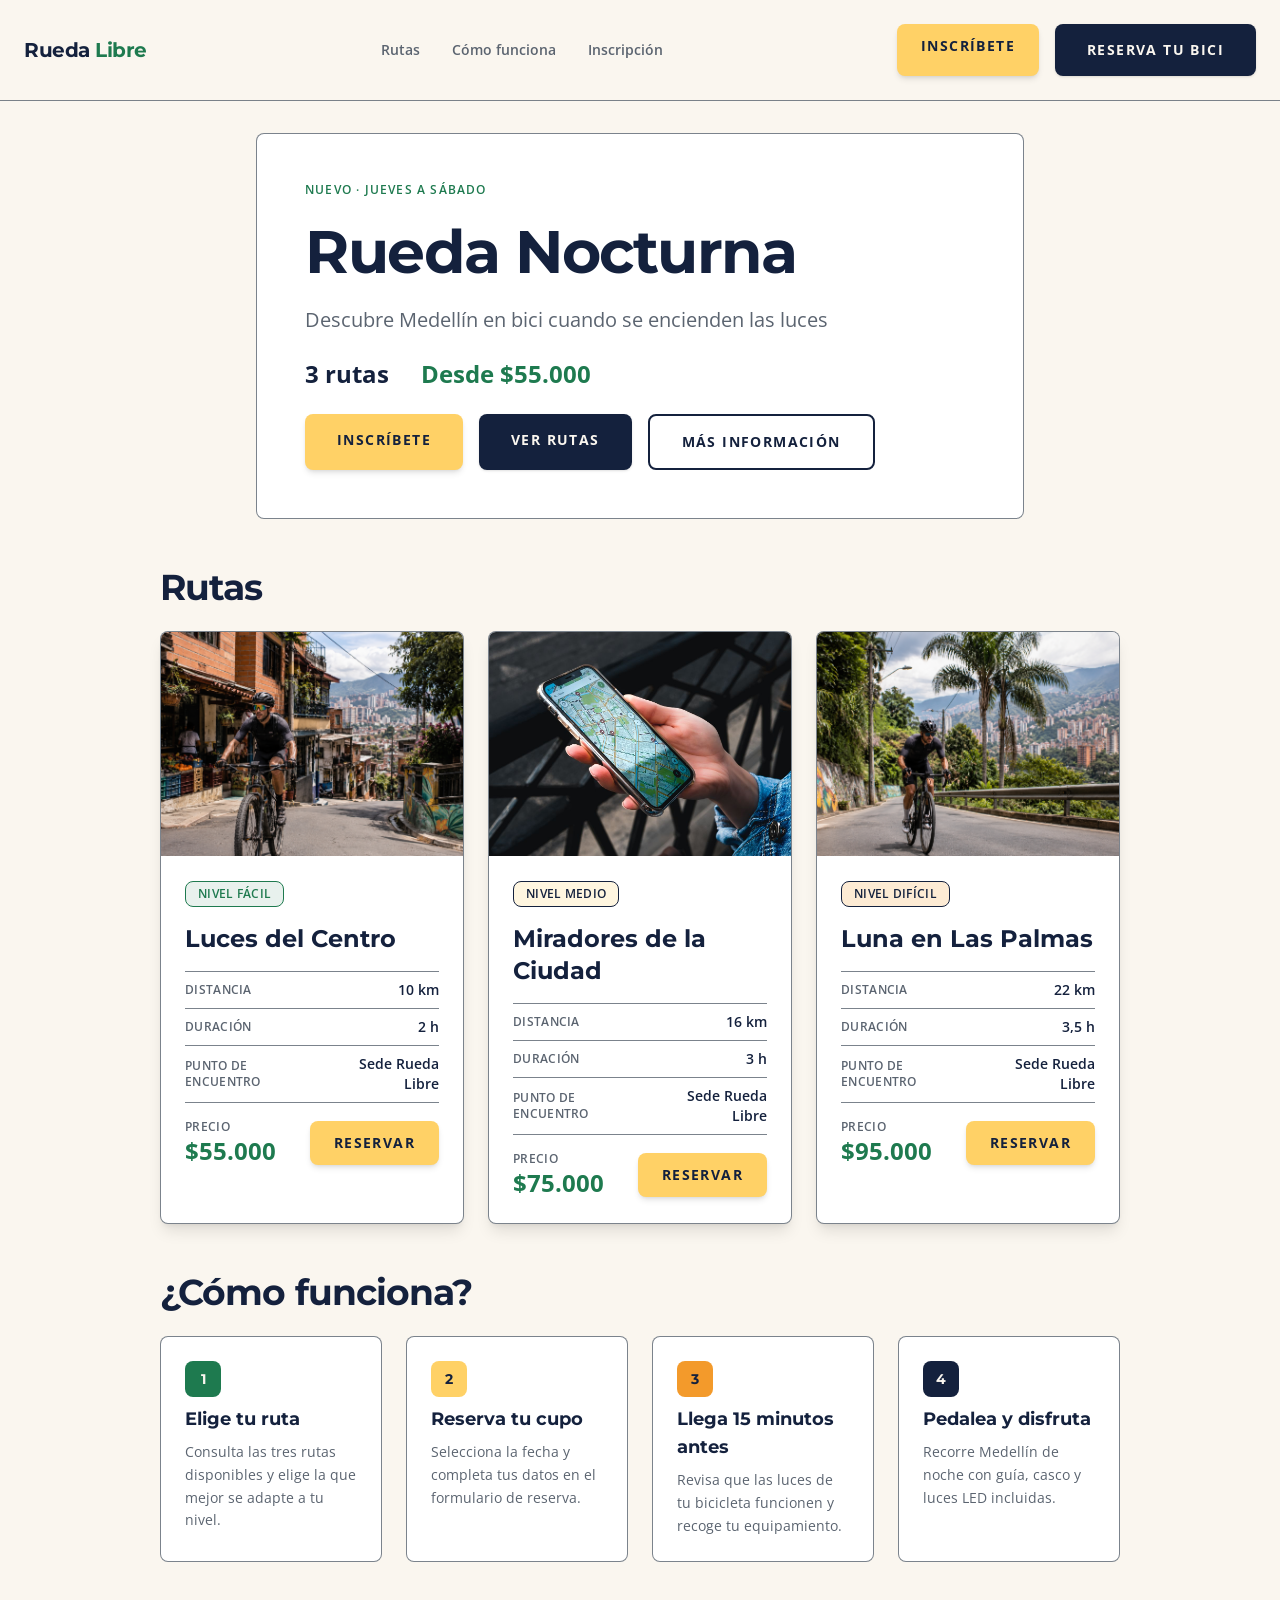
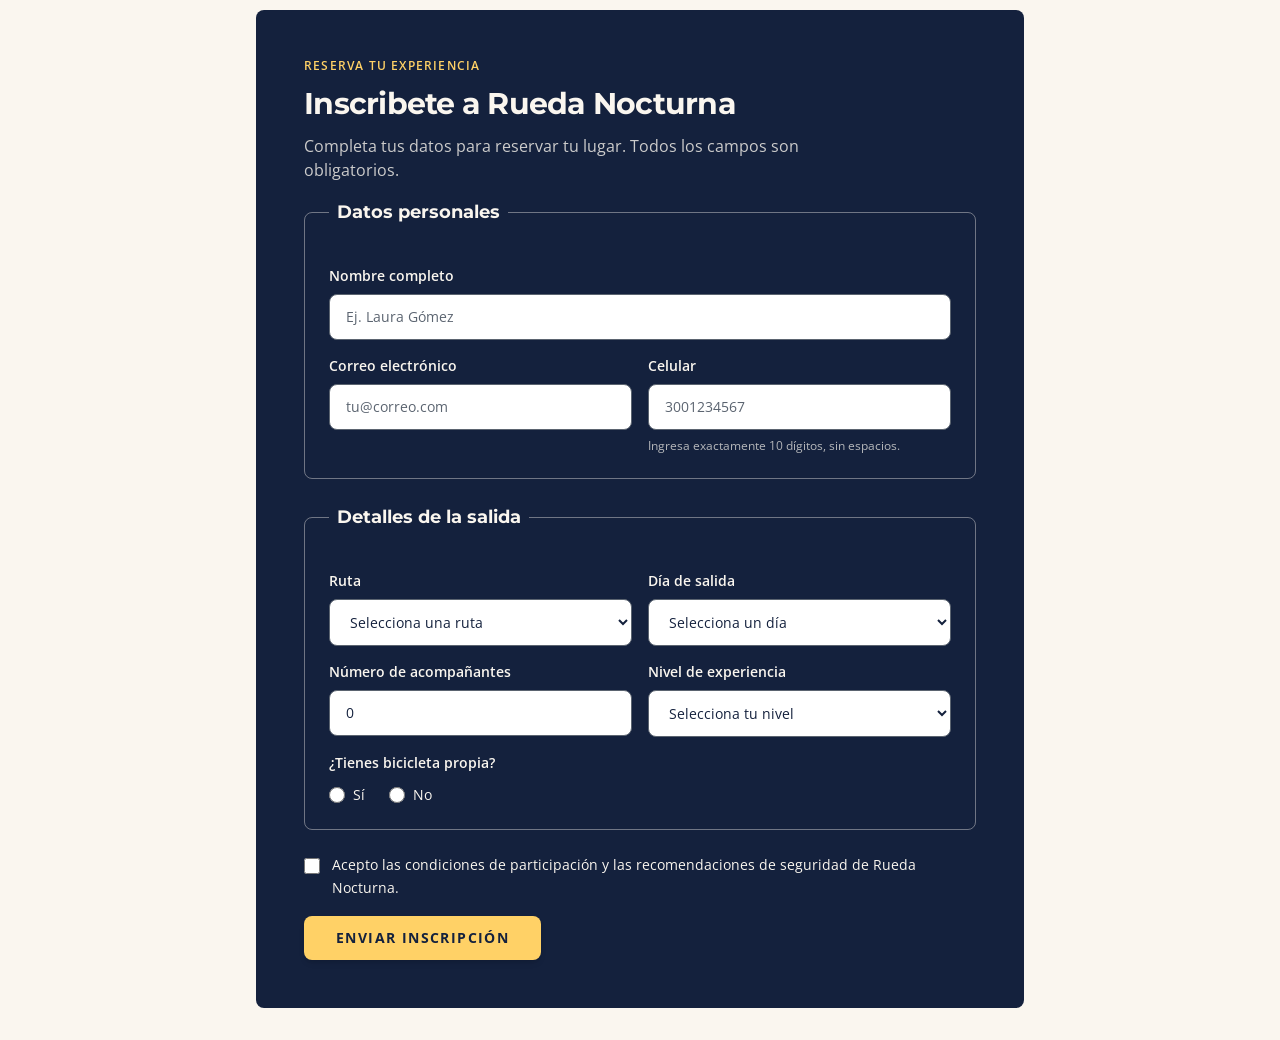
==== commit 396f7924: "feat(nocturna): add navigation links to Rueda Nocturna in main and footer sections" ====
--- a/nocturna/index.html
+++ b/nocturna/index.html
@@ -20,7 +20,8 @@
 
     <header
         class="flex flex-col items-center gap-4 p-4 border-b border-gris-asfalto/80 sm:p-6 md:flex-row md:justify-between dark:border-crema/40">
-        <a href="./index.html" class="text-xl font-bold tracking-tight font-montserrat text-azul-noche dark:text-crema">
+        <a href="../index.html"
+            class="text-xl font-bold tracking-tight font-montserrat text-azul-noche dark:text-crema">
             Rueda <span class="text-verde-ruta dark:text-amarillo-farol">Libre</span>
         </a>
 
@@ -33,9 +34,13 @@
             <a href="#inscripcion"
                 class="px-1 py-1 text-sm font-semibold rounded text-gris-asfalto hover:text-azul-noche hover:underline focus:outline-none focus-visible:ring-2 focus-visible:ring-azul-noche dark:text-crema/80 dark:hover:text-amarillo-farol dark:focus-visible:ring-amarillo-farol">Inscripción</a>
         </nav>
-
-        <a href="#inscripcion"
-            class="inline-block w-full px-6 py-3 text-sm font-bold tracking-widest text-center uppercase transition-colors rounded-lg shadow-md bg-amarillo-farol text-azul-noche hover:bg-naranja-pedal focus:outline-none focus:ring-4 focus:ring-azul-noche/60 md:w-auto dark:bg-amarillo-farol dark:text-azul-noche dark:hover:bg-naranja-pedal dark:focus:ring-amarillo-farol/60">Inscríbete</a>
+        <div class="flex flex-col gap-3 sm:flex-row sm:flex-wrap sm:gap-4">   
+            <a href="#inscripcion"
+                class="inline-block w-full px-6 py-3 text-sm font-bold tracking-widest text-center uppercase transition-colors rounded-lg shadow-md bg-amarillo-farol text-azul-noche hover:bg-naranja-pedal focus:outline-none focus:ring-4 focus:ring-azul-noche/60 md:w-auto dark:bg-amarillo-farol dark:text-azul-noche dark:hover:bg-naranja-pedal dark:focus:ring-amarillo-farol/60">Inscríbete</a>
+            <a href="../pages/reservas.html"
+                class="inline-block w-full px-6 py-3 text-sm font-bold tracking-widest text-center uppercase transition-colors rounded-lg shadow bg-azul-noche text-crema hover:bg-verde-ruta focus:outline-none focus:ring-4 focus:ring-azul-noche/60 sm:w-auto sm:px-8 sm:py-4 dark:bg-crema dark:text-azul-noche dark:hover:bg-amarillo-farol dark:focus:ring-crema/50">Reserva
+                tu bici</a>
+        </div>
     </header>
 
     <main id="contenido" class="flex flex-col items-center w-full max-w-5xl gap-8 p-4 mx-auto sm:gap-12 sm:p-6 lg:p-8">
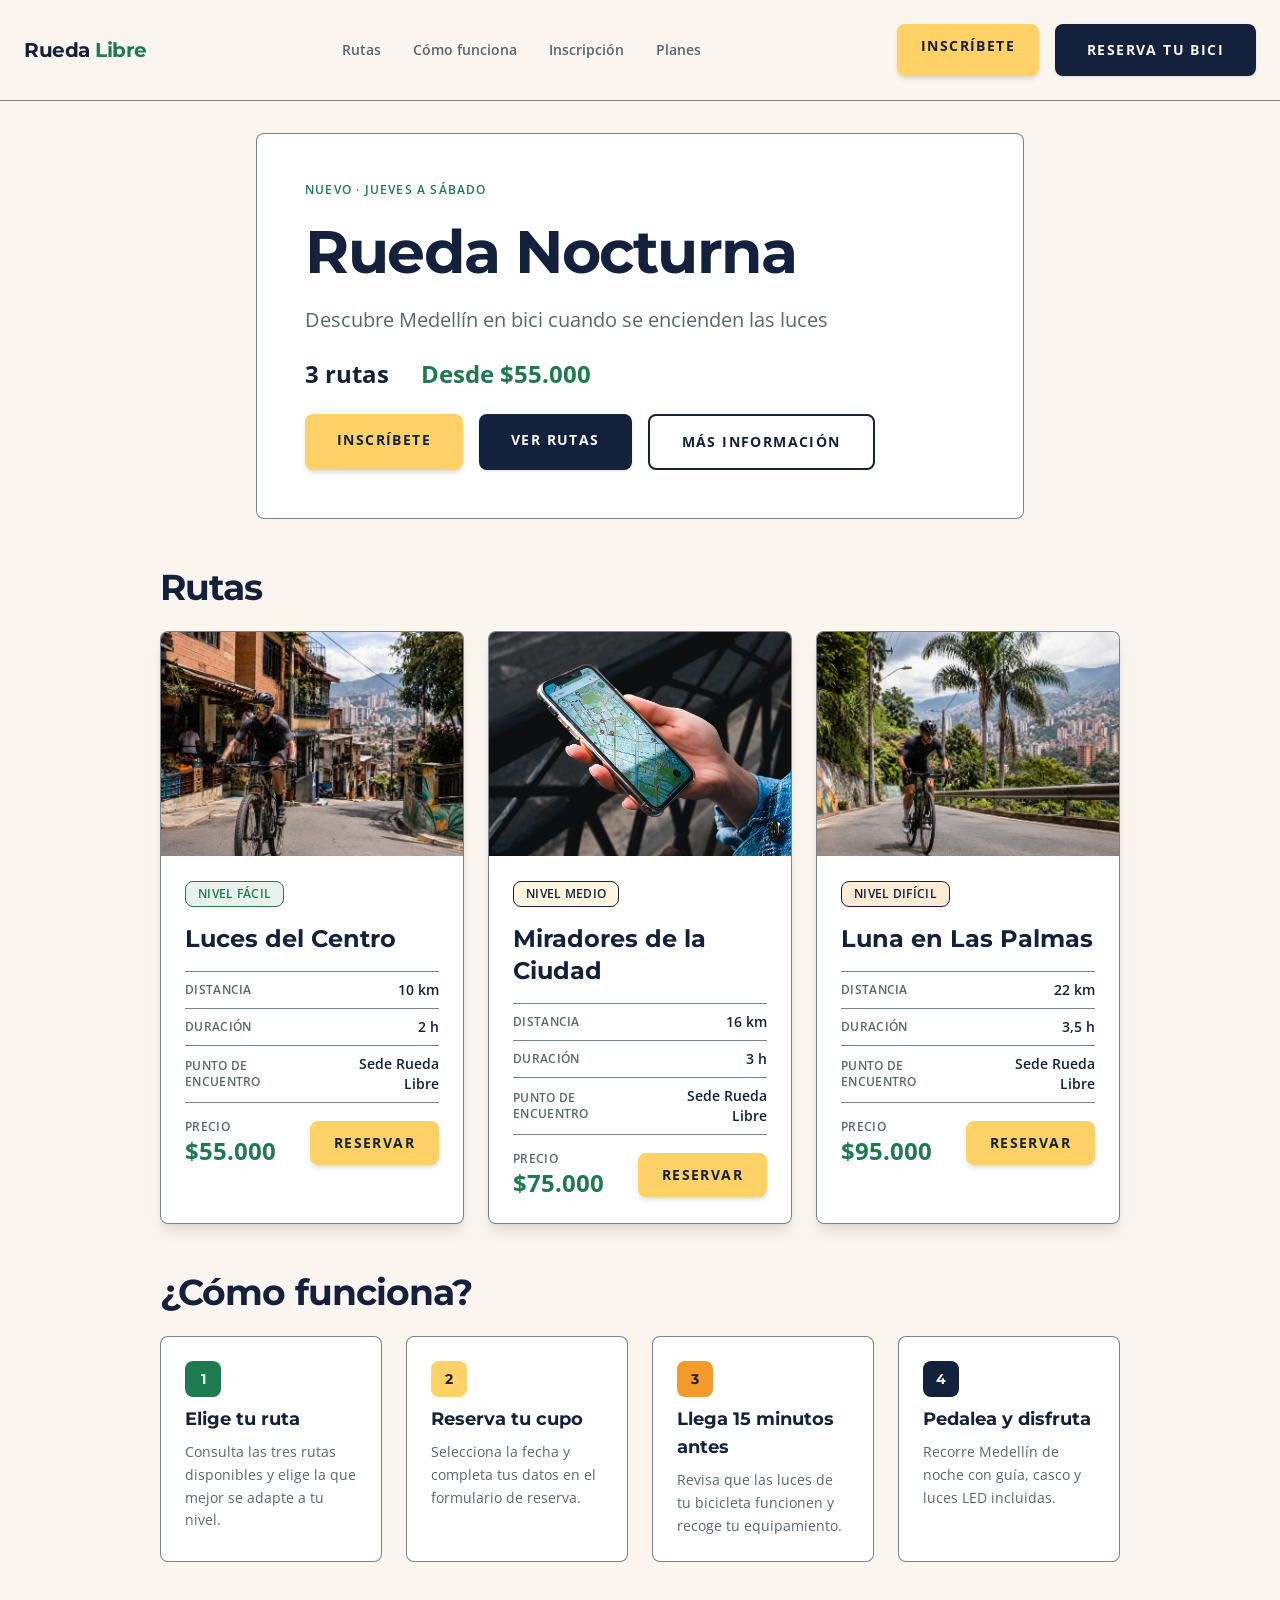
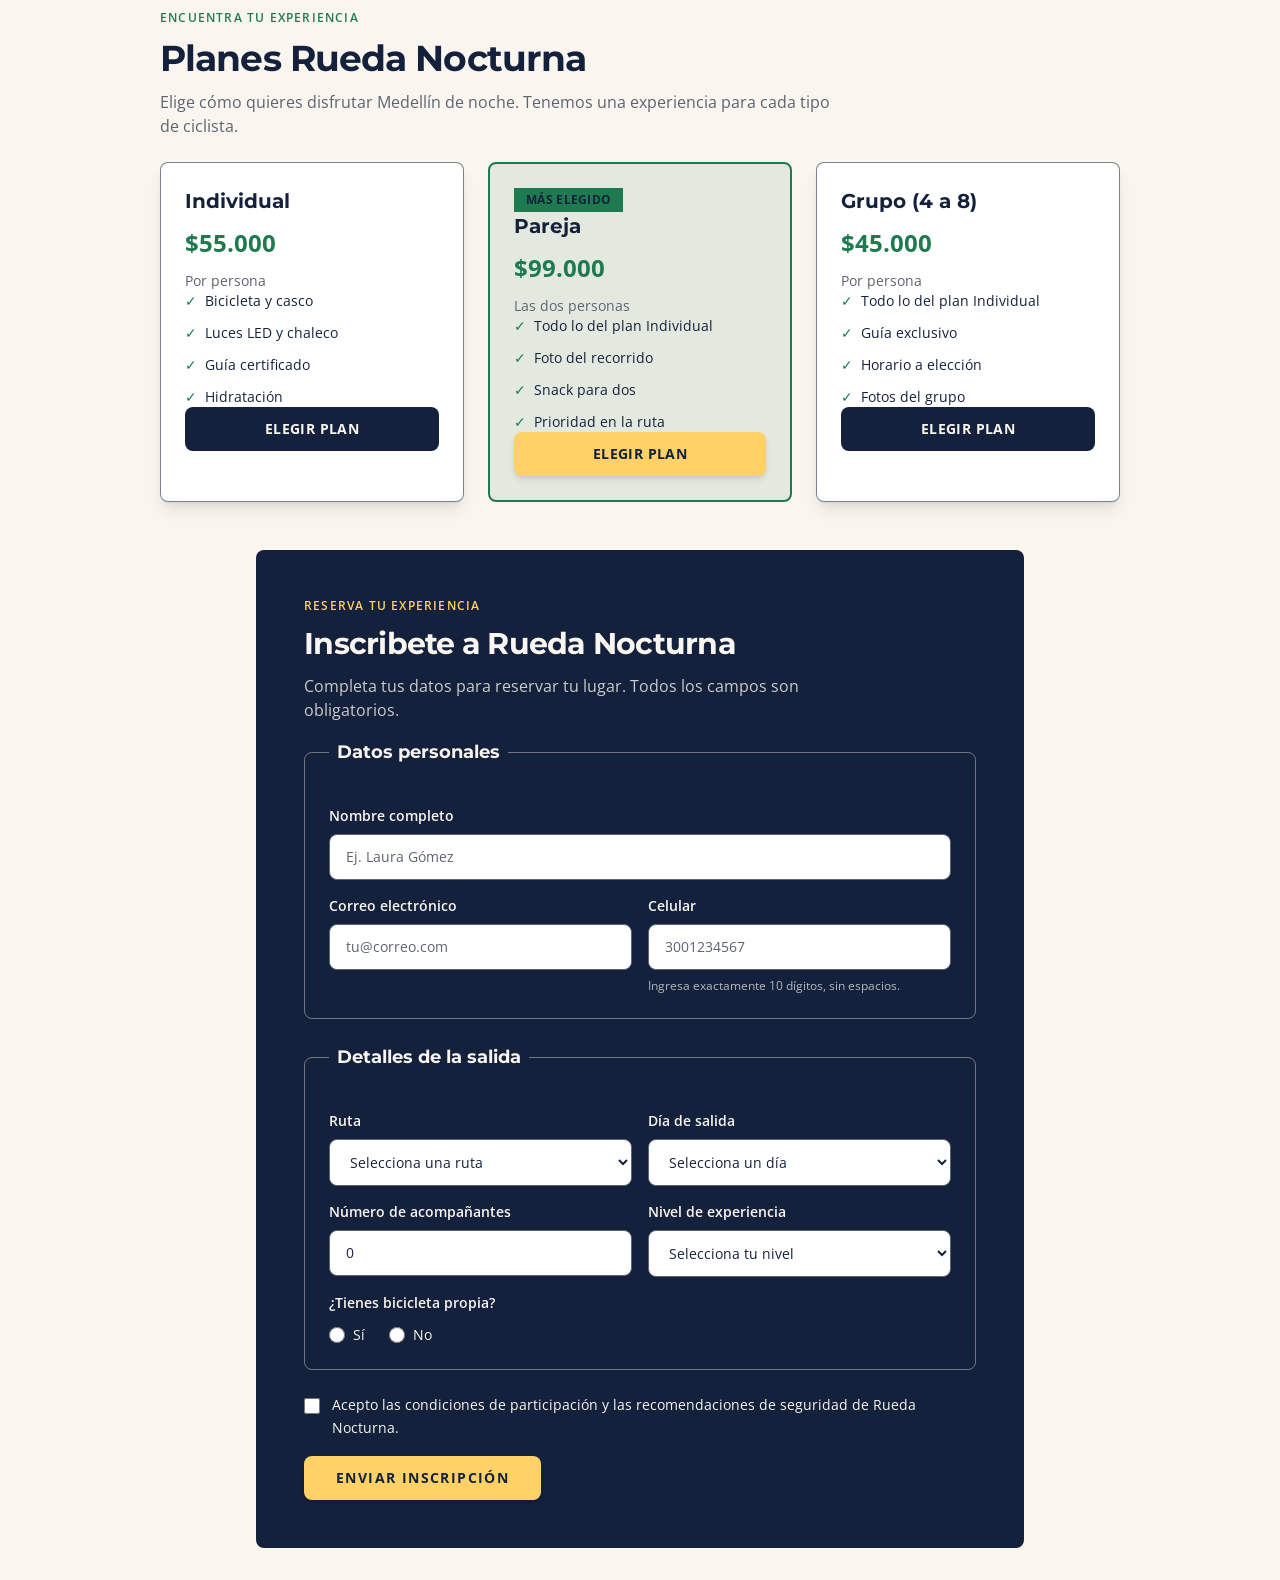
==== commit abf04201: "feat(nocturna): add "Planes Rueda Nocturna" section with individual, couple, and group plans" ====
--- a/nocturna/index.html
+++ b/nocturna/index.html
@@ -33,8 +33,12 @@
                 funciona</a>
             <a href="#inscripcion"
                 class="px-1 py-1 text-sm font-semibold rounded text-gris-asfalto hover:text-azul-noche hover:underline focus:outline-none focus-visible:ring-2 focus-visible:ring-azul-noche dark:text-crema/80 dark:hover:text-amarillo-farol dark:focus-visible:ring-amarillo-farol">Inscripción</a>
+            <a href="#planes"
+                class="px-1 py-1 text-sm font-semibold rounded text-gris-asfalto hover:text-azul-noche hover:underline focus:outline-none focus-visible:ring-2 focus-visible:ring-azul-noche dark:text-crema/80 dark:hover:text-amarillo-farol dark:focus-visible:ring-amarillo-farol">
+                Planes
+            </a>
         </nav>
-        <div class="flex flex-col gap-3 sm:flex-row sm:flex-wrap sm:gap-4">   
+        <div class="flex flex-col gap-3 sm:flex-row sm:flex-wrap sm:gap-4">
             <a href="#inscripcion"
                 class="inline-block w-full px-6 py-3 text-sm font-bold tracking-widest text-center uppercase transition-colors rounded-lg shadow-md bg-amarillo-farol text-azul-noche hover:bg-naranja-pedal focus:outline-none focus:ring-4 focus:ring-azul-noche/60 md:w-auto dark:bg-amarillo-farol dark:text-azul-noche dark:hover:bg-naranja-pedal dark:focus:ring-amarillo-farol/60">Inscríbete</a>
             <a href="../pages/reservas.html"
@@ -273,6 +277,187 @@
                         con guía, casco y luces LED incluidas.</p>
                 </li>
             </ol>
+        </section>
+
+        <section id="planes" class="w-full space-y-6" aria-labelledby="titulo-planes">
+
+            <!-- Encabezado -->
+            <header class="space-y-3">
+                <p class="text-xs font-semibold tracking-widest uppercase text-verde-ruta dark:text-amarillo-farol">
+                    Encuentra tu experiencia
+                </p>
+
+                <h2 id="titulo-planes"
+                    class="text-2xl font-bold tracking-tight font-montserrat text-azul-noche sm:text-3xl lg:text-4xl dark:text-crema">
+                    Planes Rueda Nocturna
+                </h2>
+
+                <p class="max-w-2xl text-sm leading-relaxed text-gris-asfalto sm:text-base dark:text-crema/80">
+                    Elige cómo quieres disfrutar Medellín de noche.
+                    Tenemos una experiencia para cada tipo de ciclista.
+                </p>
+            </header>
+
+            <!-- Grid de planes -->
+            <div class="grid items-stretch grid-cols-1 gap-6 lg:grid-cols-3">
+
+                <!-- Plan Individual -->
+                <article
+                    class="flex flex-col h-full min-w-0 p-6 bg-white border rounded-lg shadow-lg border-gris-asfalto/80 dark:border-crema/40 dark:bg-white/5">
+
+                    <!-- Espacio reservado para mantener alineadas las cards -->
+                    <div class="flex items-center mb-4 h-7" aria-hidden="true"></div>
+
+                    <header class="space-y-3">
+                        <h3 class="text-xl font-bold font-montserrat text-azul-noche dark:text-crema">
+                            Individual
+                        </h3>
+
+                        <p class="text-2xl font-bold text-verde-ruta dark:text-amarillo-farol">
+                            $55.000
+                        </p>
+
+                        <p class="text-sm text-gris-asfalto dark:text-crema/70">
+                            Por persona
+                        </p>
+                    </header>
+
+                    <div class="my-5 border-t border-gris-asfalto/30 dark:border-crema/30"></div>
+
+                    <ul class="flex flex-col flex-1 gap-3 mb-6 text-sm text-azul-noche dark:text-crema">
+                        <li class="flex items-start gap-2">
+                            <span class="font-bold text-verde-ruta dark:text-amarillo-farol">✓</span>
+                            Bicicleta y casco
+                        </li>
+
+                        <li class="flex items-start gap-2">
+                            <span class="font-bold text-verde-ruta dark:text-amarillo-farol">✓</span>
+                            Luces LED y chaleco
+                        </li>
+
+                        <li class="flex items-start gap-2">
+                            <span class="font-bold text-verde-ruta dark:text-amarillo-farol">✓</span>
+                            Guía certificado
+                        </li>
+
+                        <li class="flex items-start gap-2">
+                            <span class="font-bold text-verde-ruta dark:text-amarillo-farol">✓</span>
+                            Hidratación
+                        </li>
+                    </ul>
+
+                    <a href="#inscripcion"
+                        class="block w-full px-6 py-3 mt-auto text-sm font-bold tracking-wide text-center uppercase transition-colors rounded-lg bg-azul-noche text-crema hover:bg-verde-ruta focus:outline-none focus:ring-4 focus:ring-azul-noche/60 dark:bg-crema dark:text-azul-noche dark:hover:bg-amarillo-farol dark:focus:ring-amarillo-farol/60">
+                        Elegir plan
+                    </a>
+                </article>
+
+                <!-- Plan Pareja: destacado -->
+                <article
+                    class="relative flex flex-col h-full min-w-0 p-6 border-2 rounded-lg shadow-xl border-verde-ruta bg-verde-ruta/10 dark:border-amarillo-farol dark:bg-amarillo-farol/10">
+
+                    <div class="flex items-center mb-4 h-7">
+                        <span
+                            class="inline-flex items-center px-3 py-1 text-xs font-bold tracking-wide text-white uppercase rounded-full bg-verde-ruta dark:bg-amarillo-farol dark:text-azul-noche">
+                            Más elegido
+                        </span>
+                    </div>
+
+                    <header class="space-y-3">
+                        <h3 class="text-xl font-bold font-montserrat text-azul-noche dark:text-crema">
+                            Pareja
+                        </h3>
+
+                        <p class="text-2xl font-bold text-verde-ruta dark:text-amarillo-farol">
+                            $99.000
+                        </p>
+
+                        <p class="text-sm text-gris-asfalto dark:text-crema/70">
+                            Las dos personas
+                        </p>
+                    </header>
+
+                    <div class="my-5 border-t border-verde-ruta/30 dark:border-amarillo-farol/30"></div>
+
+                    <ul class="flex flex-col flex-1 gap-3 mb-6 text-sm text-azul-noche dark:text-crema">
+                        <li class="flex items-start gap-2">
+                            <span class="font-bold text-verde-ruta dark:text-amarillo-farol">✓</span>
+                            Todo lo del plan Individual
+                        </li>
+
+                        <li class="flex items-start gap-2">
+                            <span class="font-bold text-verde-ruta dark:text-amarillo-farol">✓</span>
+                            Foto del recorrido
+                        </li>
+
+                        <li class="flex items-start gap-2">
+                            <span class="font-bold text-verde-ruta dark:text-amarillo-farol">✓</span>
+                            Snack para dos
+                        </li>
+
+                        <li class="flex items-start gap-2">
+                            <span class="font-bold text-verde-ruta dark:text-amarillo-farol">✓</span>
+                            Prioridad en la ruta
+                        </li>
+                    </ul>
+
+                    <a href="#inscripcion"
+                        class="block w-full px-6 py-3 mt-auto text-sm font-bold tracking-wide text-center uppercase transition-colors rounded-lg shadow-md bg-amarillo-farol text-azul-noche hover:bg-naranja-pedal focus:outline-none focus:ring-4 focus:ring-azul-noche/60 dark:bg-amarillo-farol dark:text-azul-noche dark:hover:bg-naranja-pedal dark:focus:ring-amarillo-farol/60">
+                        Elegir plan
+                    </a>
+                </article>
+
+                <!-- Plan Grupo -->
+                <article
+                    class="flex flex-col h-full min-w-0 p-6 bg-white border rounded-lg shadow-lg border-gris-asfalto/80 dark:border-crema/40 dark:bg-white/5">
+
+                    <div class="flex items-center mb-4 h-7" aria-hidden="true"></div>
+
+                    <header class="space-y-3">
+                        <h3 class="text-xl font-bold font-montserrat text-azul-noche dark:text-crema">
+                            Grupo (4 a 8)
+                        </h3>
+
+                        <p class="text-2xl font-bold text-verde-ruta dark:text-amarillo-farol">
+                            $45.000
+                        </p>
+
+                        <p class="text-sm text-gris-asfalto dark:text-crema/70">
+                            Por persona
+                        </p>
+                    </header>
+
+                    <div class="my-5 border-t border-gris-asfalto/30 dark:border-crema/30"></div>
+
+                    <ul class="flex flex-col flex-1 gap-3 mb-6 text-sm text-azul-noche dark:text-crema">
+                        <li class="flex items-start gap-2">
+                            <span class="font-bold text-verde-ruta dark:text-amarillo-farol">✓</span>
+                            Todo lo del plan Individual
+                        </li>
+
+                        <li class="flex items-start gap-2">
+                            <span class="font-bold text-verde-ruta dark:text-amarillo-farol">✓</span>
+                            Guía exclusivo
+                        </li>
+
+                        <li class="flex items-start gap-2">
+                            <span class="font-bold text-verde-ruta dark:text-amarillo-farol">✓</span>
+                            Horario a elección
+                        </li>
+
+                        <li class="flex items-start gap-2">
+                            <span class="font-bold text-verde-ruta dark:text-amarillo-farol">✓</span>
+                            Fotos del grupo
+                        </li>
+                    </ul>
+
+                    <a href="#inscripcion"
+                        class="block w-full px-6 py-3 mt-auto text-sm font-bold tracking-wide text-center uppercase transition-colors rounded-lg bg-azul-noche text-crema hover:bg-verde-ruta focus:outline-none focus:ring-4 focus:ring-azul-noche/60 dark:bg-crema dark:text-azul-noche dark:hover:bg-amarillo-farol dark:focus:ring-amarillo-farol/60">
+                        Elegir plan
+                    </a>
+                </article>
+
+            </div>
         </section>
 
         <section id="inscripcion"
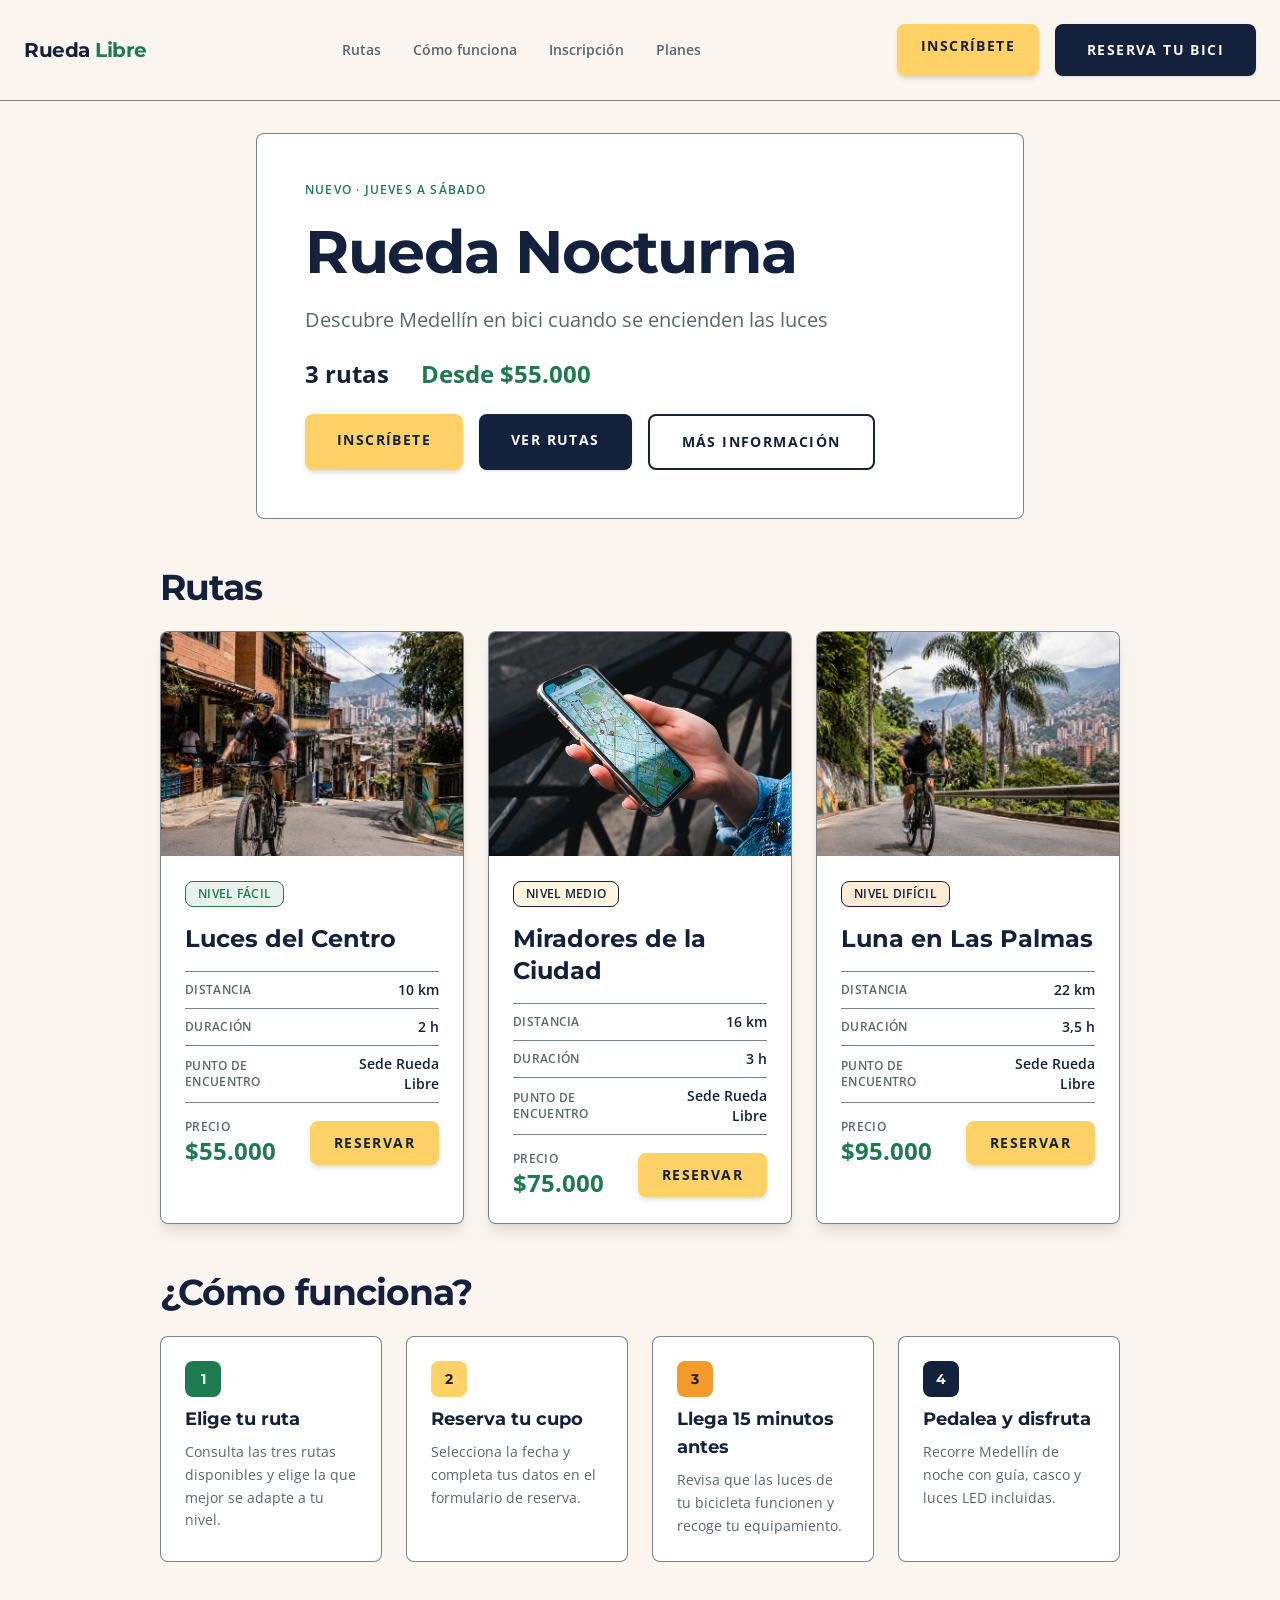
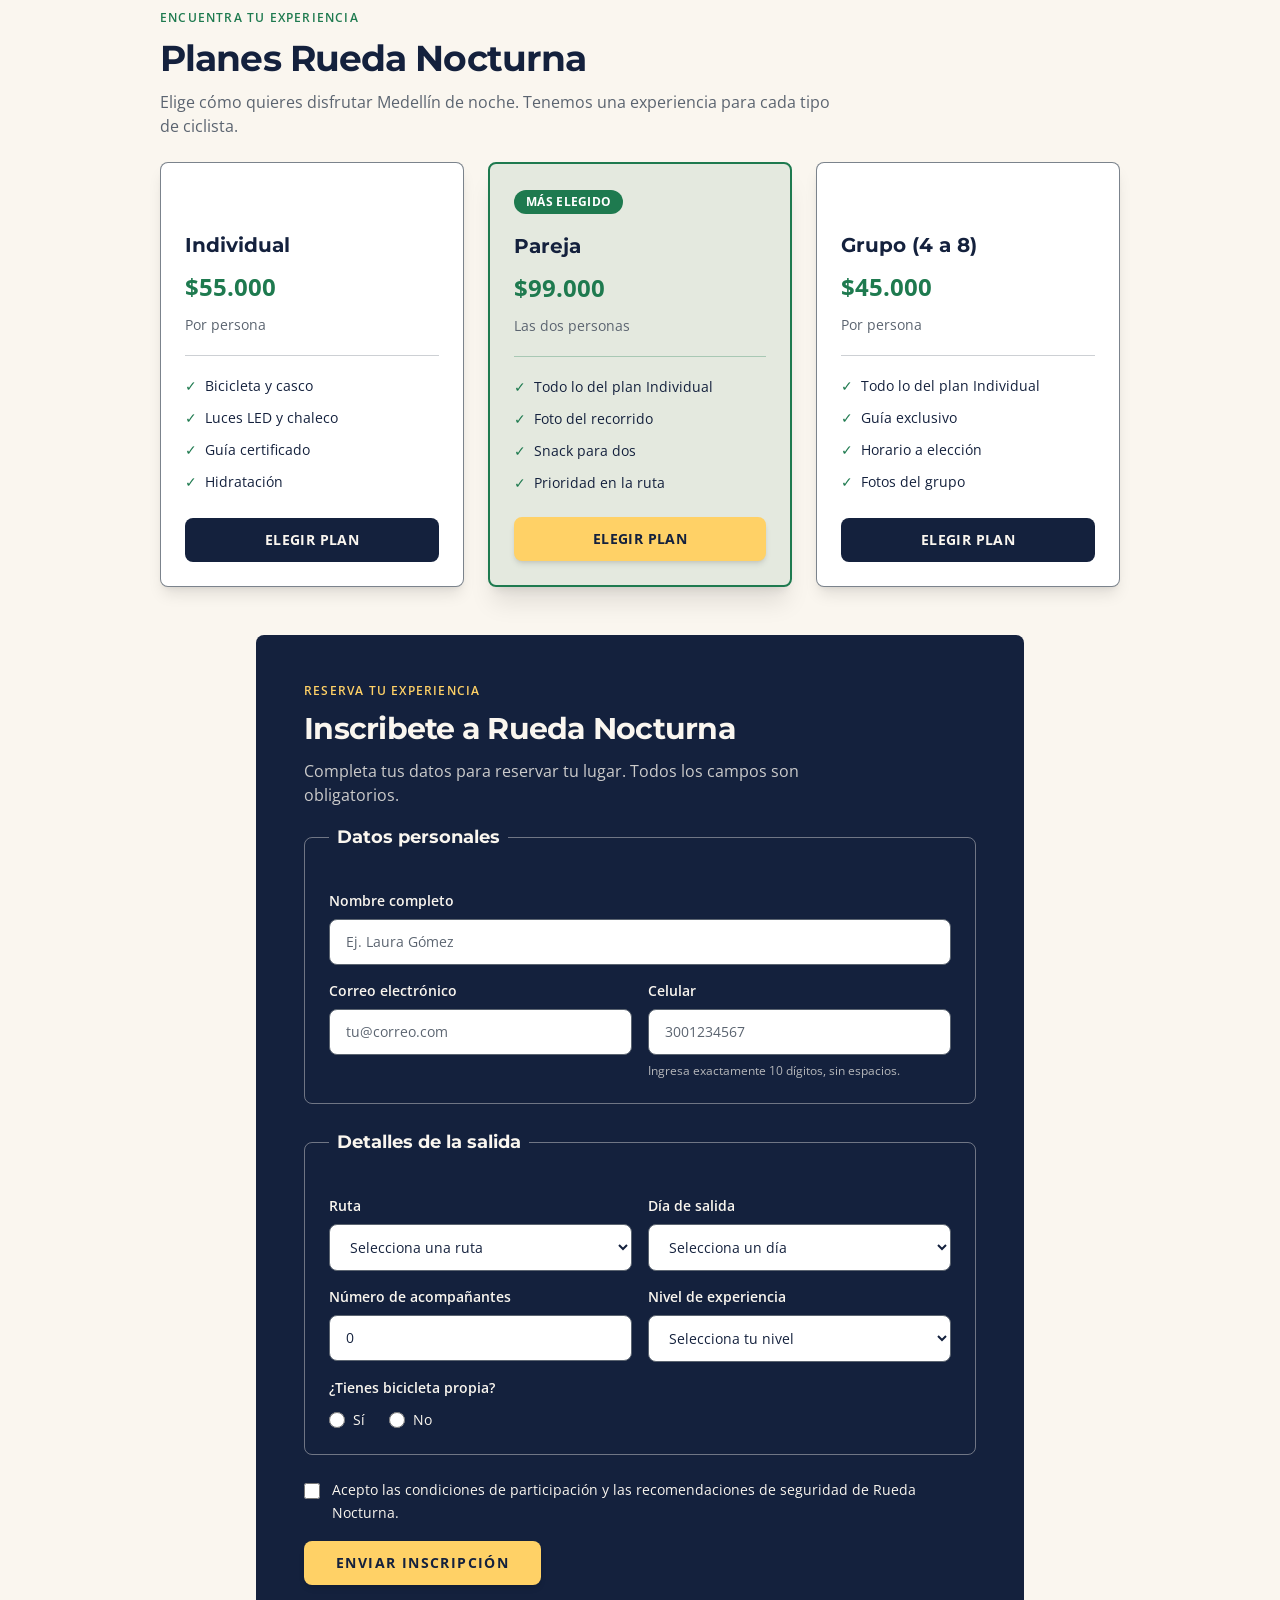
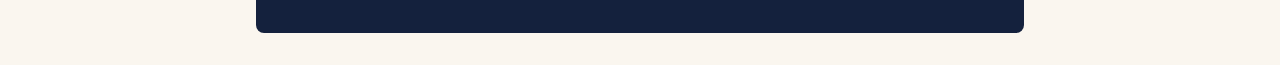
==== commit 7db759f8: "Refactor HTML structure in reservas.html and tarifas.html for consistency and improved readability" ====
--- a/nocturna/index.html
+++ b/nocturna/index.html
@@ -4,6 +4,8 @@
 <head>
     <meta charset="UTF-8">
     <meta name="viewport" content="width=device-width, initial-scale=1.0">
+    <meta name="description"
+        content="Rueda Nocturna: tres rutas guiadas en bicicleta por Medellín de noche. Consulta precios, planes e inscríbete.">
     <title>Rueda Nocturna | Rueda Libre</title>
     <link rel="preconnect" href="https://fonts.googleapis.com">
     <link rel="preconnect" href="https://fonts.gstatic.com" crossorigin>
@@ -15,13 +17,13 @@
 
 <body class="antialiased bg-crema font-open-sans text-azul-noche dark:bg-azul-noche dark:text-crema">
     <a href="#contenido"
-        class="sr-only focus:not-sr-only focus:absolute focus:left-4 focus:top-4 focus:z-50 focus:rounded-lg focus:bg-azul-noche focus:px-4 focus:py-2 focus:font-semibold focus:text-crema">Saltar
+        class="sr-only focus:not-sr-only focus:absolute focus:left-4 focus:top-4 focus:z-50 focus:rounded-lg focus:bg-azul-noche focus:px-4 focus:py-2 focus:font-semibold focus:text-crema focus:outline-none focus-visible:ring-4 focus-visible:ring-amarillo-farol/60">Saltar
         al contenido</a>
 
     <header
         class="flex flex-col items-center gap-4 p-4 border-b border-gris-asfalto/80 sm:p-6 md:flex-row md:justify-between dark:border-crema/40">
         <a href="../index.html"
-            class="text-xl font-bold tracking-tight font-montserrat text-azul-noche dark:text-crema">
+            class="rounded text-xl font-bold tracking-tight font-montserrat text-azul-noche focus:outline-none focus-visible:ring-4 focus-visible:ring-azul-noche/60 dark:text-crema dark:focus-visible:ring-amarillo-farol/60">
             Rueda <span class="text-verde-ruta dark:text-amarillo-farol">Libre</span>
         </a>
 
@@ -84,8 +86,8 @@
             </div>
         </section>
 
-        <section id="rutas" class="w-full space-y-6">
-            <h2
+        <section id="rutas" class="w-full space-y-6" aria-labelledby="titulo-rutas">
+            <h2 id="titulo-rutas"
                 class="text-2xl font-bold tracking-tight font-montserrat text-azul-noche sm:text-3xl lg:text-4xl dark:text-crema">
                 Rutas</h2>
 
@@ -233,8 +235,8 @@
             </div>
         </section>
 
-        <section id="info" class="w-full space-y-6">
-            <h2
+        <section id="info" class="w-full space-y-6" aria-labelledby="titulo-info">
+            <h2 id="titulo-info"
                 class="text-2xl font-bold tracking-tight font-montserrat text-azul-noche sm:text-3xl lg:text-4xl dark:text-crema">
                 ¿Cómo funciona?</h2>
 
@@ -326,22 +328,22 @@
 
                     <ul class="flex flex-col flex-1 gap-3 mb-6 text-sm text-azul-noche dark:text-crema">
                         <li class="flex items-start gap-2">
-                            <span class="font-bold text-verde-ruta dark:text-amarillo-farol">✓</span>
+                            <span class="font-bold text-verde-ruta dark:text-amarillo-farol" aria-hidden="true">✓</span>
                             Bicicleta y casco
                         </li>
 
                         <li class="flex items-start gap-2">
-                            <span class="font-bold text-verde-ruta dark:text-amarillo-farol">✓</span>
+                            <span class="font-bold text-verde-ruta dark:text-amarillo-farol" aria-hidden="true">✓</span>
                             Luces LED y chaleco
                         </li>
 
                         <li class="flex items-start gap-2">
-                            <span class="font-bold text-verde-ruta dark:text-amarillo-farol">✓</span>
+                            <span class="font-bold text-verde-ruta dark:text-amarillo-farol" aria-hidden="true">✓</span>
                             Guía certificado
                         </li>
 
                         <li class="flex items-start gap-2">
-                            <span class="font-bold text-verde-ruta dark:text-amarillo-farol">✓</span>
+                            <span class="font-bold text-verde-ruta dark:text-amarillo-farol" aria-hidden="true">✓</span>
                             Hidratación
                         </li>
                     </ul>
@@ -381,22 +383,22 @@
 
                     <ul class="flex flex-col flex-1 gap-3 mb-6 text-sm text-azul-noche dark:text-crema">
                         <li class="flex items-start gap-2">
-                            <span class="font-bold text-verde-ruta dark:text-amarillo-farol">✓</span>
+                            <span class="font-bold text-verde-ruta dark:text-amarillo-farol" aria-hidden="true">✓</span>
                             Todo lo del plan Individual
                         </li>
 
                         <li class="flex items-start gap-2">
-                            <span class="font-bold text-verde-ruta dark:text-amarillo-farol">✓</span>
+                            <span class="font-bold text-verde-ruta dark:text-amarillo-farol" aria-hidden="true">✓</span>
                             Foto del recorrido
                         </li>
 
                         <li class="flex items-start gap-2">
-                            <span class="font-bold text-verde-ruta dark:text-amarillo-farol">✓</span>
+                            <span class="font-bold text-verde-ruta dark:text-amarillo-farol" aria-hidden="true">✓</span>
                             Snack para dos
                         </li>
 
                         <li class="flex items-start gap-2">
-                            <span class="font-bold text-verde-ruta dark:text-amarillo-farol">✓</span>
+                            <span class="font-bold text-verde-ruta dark:text-amarillo-farol" aria-hidden="true">✓</span>
                             Prioridad en la ruta
                         </li>
                     </ul>
@@ -431,22 +433,22 @@
 
                     <ul class="flex flex-col flex-1 gap-3 mb-6 text-sm text-azul-noche dark:text-crema">
                         <li class="flex items-start gap-2">
-                            <span class="font-bold text-verde-ruta dark:text-amarillo-farol">✓</span>
+                            <span class="font-bold text-verde-ruta dark:text-amarillo-farol" aria-hidden="true">✓</span>
                             Todo lo del plan Individual
                         </li>
 
                         <li class="flex items-start gap-2">
-                            <span class="font-bold text-verde-ruta dark:text-amarillo-farol">✓</span>
+                            <span class="font-bold text-verde-ruta dark:text-amarillo-farol" aria-hidden="true">✓</span>
                             Guía exclusivo
                         </li>
 
                         <li class="flex items-start gap-2">
-                            <span class="font-bold text-verde-ruta dark:text-amarillo-farol">✓</span>
+                            <span class="font-bold text-verde-ruta dark:text-amarillo-farol" aria-hidden="true">✓</span>
                             Horario a elección
                         </li>
 
                         <li class="flex items-start gap-2">
-                            <span class="font-bold text-verde-ruta dark:text-amarillo-farol">✓</span>
+                            <span class="font-bold text-verde-ruta dark:text-amarillo-farol" aria-hidden="true">✓</span>
                             Fotos del grupo
                         </li>
                     </ul>
@@ -461,7 +463,8 @@
         </section>
 
         <section id="inscripcion"
-            class="w-full max-w-3xl p-6 space-y-4 rounded-lg bg-azul-noche text-crema sm:p-10 lg:p-12 dark:bg-black/30 dark:ring-1 dark:ring-crema/40">
+            class="w-full max-w-3xl p-6 space-y-4 rounded-lg bg-azul-noche text-crema sm:p-10 lg:p-12 dark:bg-black/30 dark:ring-1 dark:ring-crema/40"
+            aria-labelledby="titulo-inscripcion">
             <header class="space-y-3">
                 <p class="text-xs font-semibold tracking-widest uppercase text-amarillo-farol">Reserva tu experiencia
                 </p>
@@ -470,7 +473,7 @@
                 <p class="max-w-xl text-sm leading-relaxed text-crema/80 sm:text-base">Completa tus datos para reservar
                     tu lugar. Todos los campos son obligatorios.</p>
             </header>
-            <form id="formulario-inscripcion" class="space-y-6">
+            <form id="formulario-inscripcion" class="space-y-6" method="post">
                 <fieldset class="p-4 space-y-4 border rounded-lg border-crema/40 sm:p-6">
                     <legend class="px-2 text-lg font-bold font-montserrat">Datos personales</legend>
                     <div class="grid grid-cols-1 gap-4 sm:grid-cols-2">
@@ -478,20 +481,20 @@
                             <label for="nombre" class="block text-sm font-semibold">Nombre completo</label>
                             <input type="text" id="nombre" name="nombre" autocomplete="name" required minlength="3"
                                 placeholder="Ej. Laura Gómez"
-                                class="w-full px-4 py-3 text-sm bg-white border rounded-lg border-gris-asfalto text-azul-noche placeholder-gris-asfalto focus:border-amarillo-farol focus:outline-none focus:ring-4 focus:ring-amarillo-farol/60">
+                                class="w-full px-4 py-3 text-sm bg-white border rounded-lg border-gris-asfalto text-azul-noche placeholder-gris-asfalto focus:border-amarillo-farol focus:outline-none focus:ring-4 focus:ring-amarillo-farol/60 dark:border-crema/40 dark:bg-black/20 dark:text-crema dark:placeholder-crema/60">
                         </div>
                         <div class="space-y-2">
                             <label for="correo" class="block text-sm font-semibold">Correo electrónico</label>
                             <input type="email" id="correo" name="correo" autocomplete="email" required
                                 placeholder="tu@correo.com"
-                                class="w-full px-4 py-3 text-sm bg-white border rounded-lg border-gris-asfalto text-azul-noche placeholder-gris-asfalto focus:border-amarillo-farol focus:outline-none focus:ring-4 focus:ring-amarillo-farol/60">
+                                class="w-full px-4 py-3 text-sm bg-white border rounded-lg border-gris-asfalto text-azul-noche placeholder-gris-asfalto focus:border-amarillo-farol focus:outline-none focus:ring-4 focus:ring-amarillo-farol/60 dark:border-crema/40 dark:bg-black/20 dark:text-crema dark:placeholder-crema/60">
                         </div>
                         <div class="space-y-2">
                             <label for="celular" class="block text-sm font-semibold">Celular</label>
                             <input type="tel" id="celular" name="celular" autocomplete="tel" inputmode="numeric"
                                 pattern="[0-9]{10}" minlength="10" maxlength="10" required placeholder="3001234567"
                                 aria-describedby="celular-ayuda"
-                                class="w-full px-4 py-3 text-sm bg-white border rounded-lg border-gris-asfalto text-azul-noche placeholder-gris-asfalto focus:border-amarillo-farol focus:outline-none focus:ring-4 focus:ring-amarillo-farol/60">
+                                class="w-full px-4 py-3 text-sm bg-white border rounded-lg border-gris-asfalto text-azul-noche placeholder-gris-asfalto focus:border-amarillo-farol focus:outline-none focus:ring-4 focus:ring-amarillo-farol/60 dark:border-crema/40 dark:bg-black/20 dark:text-crema dark:placeholder-crema/60">
                             <p id="celular-ayuda" class="text-xs text-crema/70">Ingresa exactamente 10 dígitos, sin
                                 espacios.</p>
                         </div>
@@ -504,7 +507,7 @@
                         <div class="space-y-2">
                             <label for="ruta" class="block text-sm font-semibold">Ruta</label>
                             <select id="ruta" name="ruta" required
-                                class="w-full px-4 py-3 text-sm bg-white border rounded-lg border-gris-asfalto text-azul-noche focus:border-amarillo-farol focus:outline-none focus:ring-4 focus:ring-amarillo-farol/60">
+                                class="w-full px-4 py-3 text-sm bg-white border rounded-lg border-gris-asfalto text-azul-noche focus:border-amarillo-farol focus:outline-none focus:ring-4 focus:ring-amarillo-farol/60 dark:border-crema/40 dark:bg-black/20 dark:text-crema">
                                 <option value="" selected disabled>Selecciona una ruta</option>
                                 <option value="Luces del Centro">Luces del Centro</option>
                                 <option value="Miradores de la Ciudad">Miradores de la Ciudad</option>
@@ -514,7 +517,7 @@
                         <div class="space-y-2">
                             <label for="dia" class="block text-sm font-semibold">Día de salida</label>
                             <select id="dia" name="dia" required
-                                class="w-full px-4 py-3 text-sm bg-white border rounded-lg border-gris-asfalto text-azul-noche focus:border-amarillo-farol focus:outline-none focus:ring-4 focus:ring-amarillo-farol/60">
+                                class="w-full px-4 py-3 text-sm bg-white border rounded-lg border-gris-asfalto text-azul-noche focus:border-amarillo-farol focus:outline-none focus:ring-4 focus:ring-amarillo-farol/60 dark:border-crema/40 dark:bg-black/20 dark:text-crema">
                                 <option value="" selected disabled>Selecciona un día</option>
                                 <option value="Jueves">Jueves</option>
                                 <option value="Viernes">Viernes</option>
@@ -525,12 +528,12 @@
                             <label for="acompanantes" class="block text-sm font-semibold">Número de acompañantes</label>
                             <input type="number" id="acompanantes" name="acompanantes" min="0" max="3" step="1"
                                 value="0" required
-                                class="w-full px-4 py-3 text-sm bg-white border rounded-lg border-gris-asfalto text-azul-noche focus:border-amarillo-farol focus:outline-none focus:ring-4 focus:ring-amarillo-farol/60">
+                                class="w-full px-4 py-3 text-sm bg-white border rounded-lg border-gris-asfalto text-azul-noche focus:border-amarillo-farol focus:outline-none focus:ring-4 focus:ring-amarillo-farol/60 dark:border-crema/40 dark:bg-black/20 dark:text-crema">
                         </div>
                         <div class="space-y-2">
                             <label for="experiencia" class="block text-sm font-semibold">Nivel de experiencia</label>
                             <select id="experiencia" name="experiencia" required
-                                class="w-full px-4 py-3 text-sm bg-white border rounded-lg border-gris-asfalto text-azul-noche focus:border-amarillo-farol focus:outline-none focus:ring-4 focus:ring-amarillo-farol/60">
+                                class="w-full px-4 py-3 text-sm bg-white border rounded-lg border-gris-asfalto text-azul-noche focus:border-amarillo-farol focus:outline-none focus:ring-4 focus:ring-amarillo-farol/60 dark:border-crema/40 dark:bg-black/20 dark:text-crema">
                                 <option value="" selected disabled>Selecciona tu nivel</option>
                                 <option value="Principiante">Principiante</option>
                                 <option value="Intermedio">Intermedio</option>
@@ -538,15 +541,15 @@
                             </select>
                         </div>
                     </div>
-                    <div class="space-y-3">
-                        <p class="text-sm font-semibold">¿Tienes bicicleta propia?</p>
+                    <fieldset class="space-y-3">
+                        <legend class="text-sm font-semibold">¿Tienes bicicleta propia?</legend>
                         <div class="flex flex-wrap gap-6">
                             <label class="inline-flex items-center gap-2 text-sm"><input type="radio" name="bicicleta"
                                     value="Sí" required class="w-4 h-4 accent-amarillo-farol"> Sí</label>
                             <label class="inline-flex items-center gap-2 text-sm"><input type="radio" name="bicicleta"
                                     value="No" required class="w-4 h-4 accent-amarillo-farol"> No</label>
                         </div>
-                    </div>
+                    </fieldset>
                 </fieldset>
 
                 <div class="space-y-4">
--- a/nocturna/src/output.css
+++ b/nocturna/src/output.css
@@ -1,1510 +1 @@
-*, ::before, ::after {
-  --tw-border-spacing-x: 0;
-  --tw-border-spacing-y: 0;
-  --tw-translate-x: 0;
-  --tw-translate-y: 0;
-  --tw-rotate: 0;
-  --tw-skew-x: 0;
-  --tw-skew-y: 0;
-  --tw-scale-x: 1;
-  --tw-scale-y: 1;
-  --tw-pan-x:  ;
-  --tw-pan-y:  ;
-  --tw-pinch-zoom:  ;
-  --tw-scroll-snap-strictness: proximity;
-  --tw-gradient-from-position:  ;
-  --tw-gradient-via-position:  ;
-  --tw-gradient-to-position:  ;
-  --tw-ordinal:  ;
-  --tw-slashed-zero:  ;
-  --tw-numeric-figure:  ;
-  --tw-numeric-spacing:  ;
-  --tw-numeric-fraction:  ;
-  --tw-ring-inset:  ;
-  --tw-ring-offset-width: 0px;
-  --tw-ring-offset-color: #fff;
-  --tw-ring-color: rgb(59 130 246 / 0.5);
-  --tw-ring-offset-shadow: 0 0 #0000;
-  --tw-ring-shadow: 0 0 #0000;
-  --tw-shadow: 0 0 #0000;
-  --tw-shadow-colored: 0 0 #0000;
-  --tw-blur:  ;
-  --tw-brightness:  ;
-  --tw-contrast:  ;
-  --tw-grayscale:  ;
-  --tw-hue-rotate:  ;
-  --tw-invert:  ;
-  --tw-saturate:  ;
-  --tw-sepia:  ;
-  --tw-drop-shadow:  ;
-  --tw-backdrop-blur:  ;
-  --tw-backdrop-brightness:  ;
-  --tw-backdrop-contrast:  ;
-  --tw-backdrop-grayscale:  ;
-  --tw-backdrop-hue-rotate:  ;
-  --tw-backdrop-invert:  ;
-  --tw-backdrop-opacity:  ;
-  --tw-backdrop-saturate:  ;
-  --tw-backdrop-sepia:  ;
-  --tw-contain-size:  ;
-  --tw-contain-layout:  ;
-  --tw-contain-paint:  ;
-  --tw-contain-style:  ;
-}
-
-::backdrop {
-  --tw-border-spacing-x: 0;
-  --tw-border-spacing-y: 0;
-  --tw-translate-x: 0;
-  --tw-translate-y: 0;
-  --tw-rotate: 0;
-  --tw-skew-x: 0;
-  --tw-skew-y: 0;
-  --tw-scale-x: 1;
-  --tw-scale-y: 1;
-  --tw-pan-x:  ;
-  --tw-pan-y:  ;
-  --tw-pinch-zoom:  ;
-  --tw-scroll-snap-strictness: proximity;
-  --tw-gradient-from-position:  ;
-  --tw-gradient-via-position:  ;
-  --tw-gradient-to-position:  ;
-  --tw-ordinal:  ;
-  --tw-slashed-zero:  ;
-  --tw-numeric-figure:  ;
-  --tw-numeric-spacing:  ;
-  --tw-numeric-fraction:  ;
-  --tw-ring-inset:  ;
-  --tw-ring-offset-width: 0px;
-  --tw-ring-offset-color: #fff;
-  --tw-ring-color: rgb(59 130 246 / 0.5);
-  --tw-ring-offset-shadow: 0 0 #0000;
-  --tw-ring-shadow: 0 0 #0000;
-  --tw-shadow: 0 0 #0000;
-  --tw-shadow-colored: 0 0 #0000;
-  --tw-blur:  ;
-  --tw-brightness:  ;
-  --tw-contrast:  ;
-  --tw-grayscale:  ;
-  --tw-hue-rotate:  ;
-  --tw-invert:  ;
-  --tw-saturate:  ;
-  --tw-sepia:  ;
-  --tw-drop-shadow:  ;
-  --tw-backdrop-blur:  ;
-  --tw-backdrop-brightness:  ;
-  --tw-backdrop-contrast:  ;
-  --tw-backdrop-grayscale:  ;
-  --tw-backdrop-hue-rotate:  ;
-  --tw-backdrop-invert:  ;
-  --tw-backdrop-opacity:  ;
-  --tw-backdrop-saturate:  ;
-  --tw-backdrop-sepia:  ;
-  --tw-contain-size:  ;
-  --tw-contain-layout:  ;
-  --tw-contain-paint:  ;
-  --tw-contain-style:  ;
-}
-
-/*
-! tailwindcss v3.4.19 | MIT License | https://tailwindcss.com
-*/
-
-/*
-1. Prevent padding and border from affecting element width. (https://github.com/mozdevs/cssremedy/issues/4)
-2. Allow adding a border to an element by just adding a border-width. (https://github.com/tailwindcss/tailwindcss/pull/116)
-*/
-
-*,
-::before,
-::after {
-  box-sizing: border-box;
-  /* 1 */
-  border-width: 0;
-  /* 2 */
-  border-style: solid;
-  /* 2 */
-  border-color: #e5e7eb;
-  /* 2 */
-}
-
-::before,
-::after {
-  --tw-content: '';
-}
-
-/*
-1. Use a consistent sensible line-height in all browsers.
-2. Prevent adjustments of font size after orientation changes in iOS.
-3. Use a more readable tab size.
-4. Use the user's configured `sans` font-family by default.
-5. Use the user's configured `sans` font-feature-settings by default.
-6. Use the user's configured `sans` font-variation-settings by default.
-7. Disable tap highlights on iOS
-*/
-
-html,
-:host {
-  line-height: 1.5;
-  /* 1 */
-  -webkit-text-size-adjust: 100%;
-  /* 2 */
-  -moz-tab-size: 4;
-  /* 3 */
-  -o-tab-size: 4;
-     tab-size: 4;
-  /* 3 */
-  font-family: ui-sans-serif, system-ui, sans-serif, "Apple Color Emoji", "Segoe UI Emoji", "Segoe UI Symbol", "Noto Color Emoji";
-  /* 4 */
-  font-feature-settings: normal;
-  /* 5 */
-  font-variation-settings: normal;
-  /* 6 */
-  -webkit-tap-highlight-color: transparent;
-  /* 7 */
-}
-
-/*
-1. Remove the margin in all browsers.
-2. Inherit line-height from `html` so users can set them as a class directly on the `html` element.
-*/
-
-body {
-  margin: 0;
-  /* 1 */
-  line-height: inherit;
-  /* 2 */
-}
-
-/*
-1. Add the correct height in Firefox.
-2. Correct the inheritance of border color in Firefox. (https://bugzilla.mozilla.org/show_bug.cgi?id=190655)
-3. Ensure horizontal rules are visible by default.
-*/
-
-hr {
-  height: 0;
-  /* 1 */
-  color: inherit;
-  /* 2 */
-  border-top-width: 1px;
-  /* 3 */
-}
-
-/*
-Add the correct text decoration in Chrome, Edge, and Safari.
-*/
-
-abbr:where([title]) {
-  -webkit-text-decoration: underline dotted;
-          text-decoration: underline dotted;
-}
-
-/*
-Remove the default font size and weight for headings.
-*/
-
-h1,
-h2,
-h3,
-h4,
-h5,
-h6 {
-  font-size: inherit;
-  font-weight: inherit;
-}
-
-/*
-Reset links to optimize for opt-in styling instead of opt-out.
-*/
-
-a {
-  color: inherit;
-  text-decoration: inherit;
-}
-
-/*
-Add the correct font weight in Edge and Safari.
-*/
-
-b,
-strong {
-  font-weight: bolder;
-}
-
-/*
-1. Use the user's configured `mono` font-family by default.
-2. Use the user's configured `mono` font-feature-settings by default.
-3. Use the user's configured `mono` font-variation-settings by default.
-4. Correct the odd `em` font sizing in all browsers.
-*/
-
-code,
-kbd,
-samp,
-pre {
-  font-family: ui-monospace, SFMono-Regular, Menlo, Monaco, Consolas, "Liberation Mono", "Courier New", monospace;
-  /* 1 */
-  font-feature-settings: normal;
-  /* 2 */
-  font-variation-settings: normal;
-  /* 3 */
-  font-size: 1em;
-  /* 4 */
-}
-
-/*
-Add the correct font size in all browsers.
-*/
-
-small {
-  font-size: 80%;
-}
-
-/*
-Prevent `sub` and `sup` elements from affecting the line height in all browsers.
-*/
-
-sub,
-sup {
-  font-size: 75%;
-  line-height: 0;
-  position: relative;
-  vertical-align: baseline;
-}
-
-sub {
-  bottom: -0.25em;
-}
-
-sup {
-  top: -0.5em;
-}
-
-/*
-1. Remove text indentation from table contents in Chrome and Safari. (https://bugs.chromium.org/p/chromium/issues/detail?id=999088, https://bugs.webkit.org/show_bug.cgi?id=201297)
-2. Correct table border color inheritance in all Chrome and Safari. (https://bugs.chromium.org/p/chromium/issues/detail?id=935729, https://bugs.webkit.org/show_bug.cgi?id=195016)
-3. Remove gaps between table borders by default.
-*/
-
-table {
-  text-indent: 0;
-  /* 1 */
-  border-color: inherit;
-  /* 2 */
-  border-collapse: collapse;
-  /* 3 */
-}
-
-/*
-1. Change the font styles in all browsers.
-2. Remove the margin in Firefox and Safari.
-3. Remove default padding in all browsers.
-*/
-
-button,
-input,
-optgroup,
-select,
-textarea {
-  font-family: inherit;
-  /* 1 */
-  font-feature-settings: inherit;
-  /* 1 */
-  font-variation-settings: inherit;
-  /* 1 */
-  font-size: 100%;
-  /* 1 */
-  font-weight: inherit;
-  /* 1 */
-  line-height: inherit;
-  /* 1 */
-  letter-spacing: inherit;
-  /* 1 */
-  color: inherit;
-  /* 1 */
-  margin: 0;
-  /* 2 */
-  padding: 0;
-  /* 3 */
-}
-
-/*
-Remove the inheritance of text transform in Edge and Firefox.
-*/
-
-button,
-select {
-  text-transform: none;
-}
-
-/*
-1. Correct the inability to style clickable types in iOS and Safari.
-2. Remove default button styles.
-*/
-
-button,
-input:where([type='button']),
-input:where([type='reset']),
-input:where([type='submit']) {
-  -webkit-appearance: button;
-  /* 1 */
-  background-color: transparent;
-  /* 2 */
-  background-image: none;
-  /* 2 */
-}
-
-/*
-Use the modern Firefox focus style for all focusable elements.
-*/
-
-:-moz-focusring {
-  outline: auto;
-}
-
-/*
-Remove the additional `:invalid` styles in Firefox. (https://github.com/mozilla/gecko-dev/blob/2f9eacd9d3d995c937b4251a5557d95d494c9be1/layout/style/res/forms.css#L728-L737)
-*/
-
-:-moz-ui-invalid {
-  box-shadow: none;
-}
-
-/*
-Add the correct vertical alignment in Chrome and Firefox.
-*/
-
-progress {
-  vertical-align: baseline;
-}
-
-/*
-Correct the cursor style of increment and decrement buttons in Safari.
-*/
-
-::-webkit-inner-spin-button,
-::-webkit-outer-spin-button {
-  height: auto;
-}
-
-/*
-1. Correct the odd appearance in Chrome and Safari.
-2. Correct the outline style in Safari.
-*/
-
-[type='search'] {
-  -webkit-appearance: textfield;
-  /* 1 */
-  outline-offset: -2px;
-  /* 2 */
-}
-
-/*
-Remove the inner padding in Chrome and Safari on macOS.
-*/
-
-::-webkit-search-decoration {
-  -webkit-appearance: none;
-}
-
-/*
-1. Correct the inability to style clickable types in iOS and Safari.
-2. Change font properties to `inherit` in Safari.
-*/
-
-::-webkit-file-upload-button {
-  -webkit-appearance: button;
-  /* 1 */
-  font: inherit;
-  /* 2 */
-}
-
-/*
-Add the correct display in Chrome and Safari.
-*/
-
-summary {
-  display: list-item;
-}
-
-/*
-Removes the default spacing and border for appropriate elements.
-*/
-
-blockquote,
-dl,
-dd,
-h1,
-h2,
-h3,
-h4,
-h5,
-h6,
-hr,
-figure,
-p,
-pre {
-  margin: 0;
-}
-
-fieldset {
-  margin: 0;
-  padding: 0;
-}
-
-legend {
-  padding: 0;
-}
-
-ol,
-ul,
-menu {
-  list-style: none;
-  margin: 0;
-  padding: 0;
-}
-
-/*
-Reset default styling for dialogs.
-*/
-
-dialog {
-  padding: 0;
-}
-
-/*
-Prevent resizing textareas horizontally by default.
-*/
-
-textarea {
-  resize: vertical;
-}
-
-/*
-1. Reset the default placeholder opacity in Firefox. (https://github.com/tailwindlabs/tailwindcss/issues/3300)
-2. Set the default placeholder color to the user's configured gray 400 color.
-*/
-
-input::-moz-placeholder, textarea::-moz-placeholder {
-  opacity: 1;
-  /* 1 */
-  color: #9ca3af;
-  /* 2 */
-}
-
-input::placeholder,
-textarea::placeholder {
-  opacity: 1;
-  /* 1 */
-  color: #9ca3af;
-  /* 2 */
-}
-
-/*
-Set the default cursor for buttons.
-*/
-
-button,
-[role="button"] {
-  cursor: pointer;
-}
-
-/*
-Make sure disabled buttons don't get the pointer cursor.
-*/
-
-:disabled {
-  cursor: default;
-}
-
-/*
-1. Make replaced elements `display: block` by default. (https://github.com/mozdevs/cssremedy/issues/14)
-2. Add `vertical-align: middle` to align replaced elements more sensibly by default. (https://github.com/jensimmons/cssremedy/issues/14#issuecomment-634934210)
-   This can trigger a poorly considered lint error in some tools but is included by design.
-*/
-
-img,
-svg,
-video,
-canvas,
-audio,
-iframe,
-embed,
-object {
-  display: block;
-  /* 1 */
-  vertical-align: middle;
-  /* 2 */
-}
-
-/*
-Constrain images and videos to the parent width and preserve their intrinsic aspect ratio. (https://github.com/mozdevs/cssremedy/issues/14)
-*/
-
-img,
-video {
-  max-width: 100%;
-  height: auto;
-}
-
-/* Make elements with the HTML hidden attribute stay hidden by default */
-
-[hidden]:where(:not([hidden="until-found"])) {
-  display: none;
-}
-
-.sr-only {
-  position: absolute;
-  width: 1px;
-  height: 1px;
-  padding: 0;
-  margin: -1px;
-  overflow: hidden;
-  clip: rect(0, 0, 0, 0);
-  white-space: nowrap;
-  border-width: 0;
-}
-
-.mx-auto {
-  margin-left: auto;
-  margin-right: auto;
-}
-
-.mt-1 {
-  margin-top: 0.25rem;
-}
-
-.block {
-  display: block;
-}
-
-.inline-block {
-  display: inline-block;
-}
-
-.flex {
-  display: flex;
-}
-
-.inline-flex {
-  display: inline-flex;
-}
-
-.grid {
-  display: grid;
-}
-
-.hidden {
-  display: none;
-}
-
-.h-4 {
-  height: 1rem;
-}
-
-.h-48 {
-  height: 12rem;
-}
-
-.h-9 {
-  height: 2.25rem;
-}
-
-.w-4 {
-  width: 1rem;
-}
-
-.w-9 {
-  width: 2.25rem;
-}
-
-.w-full {
-  width: 100%;
-}
-
-.max-w-2xl {
-  max-width: 42rem;
-}
-
-.max-w-3xl {
-  max-width: 48rem;
-}
-
-.max-w-4xl {
-  max-width: 56rem;
-}
-
-.max-w-5xl {
-  max-width: 64rem;
-}
-
-.max-w-xl {
-  max-width: 36rem;
-}
-
-.shrink-0 {
-  flex-shrink: 0;
-}
-
-.grid-cols-1 {
-  grid-template-columns: repeat(1, minmax(0, 1fr));
-}
-
-.flex-col {
-  flex-direction: column;
-}
-
-.flex-wrap {
-  flex-wrap: wrap;
-}
-
-.items-start {
-  align-items: flex-start;
-}
-
-.items-center {
-  align-items: center;
-}
-
-.justify-center {
-  justify-content: center;
-}
-
-.justify-between {
-  justify-content: space-between;
-}
-
-.gap-2 {
-  gap: 0.5rem;
-}
-
-.gap-3 {
-  gap: 0.75rem;
-}
-
-.gap-4 {
-  gap: 1rem;
-}
-
-.gap-6 {
-  gap: 1.5rem;
-}
-
-.gap-8 {
-  gap: 2rem;
-}
-
-.space-y-10 > :not([hidden]) ~ :not([hidden]) {
-  --tw-space-y-reverse: 0;
-  margin-top: calc(2.5rem * calc(1 - var(--tw-space-y-reverse)));
-  margin-bottom: calc(2.5rem * var(--tw-space-y-reverse));
-}
-
-.space-y-2 > :not([hidden]) ~ :not([hidden]) {
-  --tw-space-y-reverse: 0;
-  margin-top: calc(0.5rem * calc(1 - var(--tw-space-y-reverse)));
-  margin-bottom: calc(0.5rem * var(--tw-space-y-reverse));
-}
-
-.space-y-3 > :not([hidden]) ~ :not([hidden]) {
-  --tw-space-y-reverse: 0;
-  margin-top: calc(0.75rem * calc(1 - var(--tw-space-y-reverse)));
-  margin-bottom: calc(0.75rem * var(--tw-space-y-reverse));
-}
-
-.space-y-4 > :not([hidden]) ~ :not([hidden]) {
-  --tw-space-y-reverse: 0;
-  margin-top: calc(1rem * calc(1 - var(--tw-space-y-reverse)));
-  margin-bottom: calc(1rem * var(--tw-space-y-reverse));
-}
-
-.space-y-6 > :not([hidden]) ~ :not([hidden]) {
-  --tw-space-y-reverse: 0;
-  margin-top: calc(1.5rem * calc(1 - var(--tw-space-y-reverse)));
-  margin-bottom: calc(1.5rem * var(--tw-space-y-reverse));
-}
-
-.divide-y > :not([hidden]) ~ :not([hidden]) {
-  --tw-divide-y-reverse: 0;
-  border-top-width: calc(1px * calc(1 - var(--tw-divide-y-reverse)));
-  border-bottom-width: calc(1px * var(--tw-divide-y-reverse));
-}
-
-.divide-gris-asfalto\/80 > :not([hidden]) ~ :not([hidden]) {
-  border-color: rgb(91 100 112 / 0.8);
-}
-
-.overflow-hidden {
-  overflow: hidden;
-}
-
-.rounded {
-  border-radius: 0.25rem;
-}
-
-.rounded-lg {
-  border-radius: 0.5rem;
-}
-
-.border {
-  border-width: 1px;
-}
-
-.border-2 {
-  border-width: 2px;
-}
-
-.border-y {
-  border-top-width: 1px;
-  border-bottom-width: 1px;
-}
-
-.border-b {
-  border-bottom-width: 1px;
-}
-
-.border-l-4 {
-  border-left-width: 4px;
-}
-
-.border-azul-noche {
-  --tw-border-opacity: 1;
-  border-color: rgb(20 33 61 / var(--tw-border-opacity, 1));
-}
-
-.border-black {
-  --tw-border-opacity: 1;
-  border-color: rgb(0 0 0 / var(--tw-border-opacity, 1));
-}
-
-.border-crema\/40 {
-  border-color: rgb(250 246 239 / 0.4);
-}
-
-.border-gris-asfalto {
-  --tw-border-opacity: 1;
-  border-color: rgb(91 100 112 / var(--tw-border-opacity, 1));
-}
-
-.border-gris-asfalto\/80 {
-  border-color: rgb(91 100 112 / 0.8);
-}
-
-.border-verde-ruta {
-  --tw-border-opacity: 1;
-  border-color: rgb(30 122 79 / var(--tw-border-opacity, 1));
-}
-
-.bg-amarillo-farol {
-  --tw-bg-opacity: 1;
-  background-color: rgb(255 209 102 / var(--tw-bg-opacity, 1));
-}
-
-.bg-amarillo-farol\/20 {
-  background-color: rgb(255 209 102 / 0.2);
-}
-
-.bg-azul-noche {
-  --tw-bg-opacity: 1;
-  background-color: rgb(20 33 61 / var(--tw-bg-opacity, 1));
-}
-
-.bg-azul-noche\/5 {
-  background-color: rgb(20 33 61 / 0.05);
-}
-
-.bg-crema {
-  --tw-bg-opacity: 1;
-  background-color: rgb(250 246 239 / var(--tw-bg-opacity, 1));
-}
-
-.bg-naranja-pedal {
-  --tw-bg-opacity: 1;
-  background-color: rgb(243 154 43 / var(--tw-bg-opacity, 1));
-}
-
-.bg-naranja-pedal\/20 {
-  background-color: rgb(243 154 43 / 0.2);
-}
-
-.bg-transparent {
-  background-color: transparent;
-}
-
-.bg-verde-ruta {
-  --tw-bg-opacity: 1;
-  background-color: rgb(30 122 79 / var(--tw-bg-opacity, 1));
-}
-
-.bg-verde-ruta\/10 {
-  background-color: rgb(30 122 79 / 0.1);
-}
-
-.bg-verde-ruta\/20 {
-  background-color: rgb(30 122 79 / 0.2);
-}
-
-.bg-verde-ruta\/5 {
-  background-color: rgb(30 122 79 / 0.05);
-}
-
-.bg-white {
-  --tw-bg-opacity: 1;
-  background-color: rgb(255 255 255 / var(--tw-bg-opacity, 1));
-}
-
-.object-cover {
-  -o-object-fit: cover;
-     object-fit: cover;
-}
-
-.p-4 {
-  padding: 1rem;
-}
-
-.p-6 {
-  padding: 1.5rem;
-}
-
-.px-1 {
-  padding-left: 0.25rem;
-  padding-right: 0.25rem;
-}
-
-.px-2 {
-  padding-left: 0.5rem;
-  padding-right: 0.5rem;
-}
-
-.px-3 {
-  padding-left: 0.75rem;
-  padding-right: 0.75rem;
-}
-
-.px-4 {
-  padding-left: 1rem;
-  padding-right: 1rem;
-}
-
-.px-6 {
-  padding-left: 1.5rem;
-  padding-right: 1.5rem;
-}
-
-.px-8 {
-  padding-left: 2rem;
-  padding-right: 2rem;
-}
-
-.py-1 {
-  padding-top: 0.25rem;
-  padding-bottom: 0.25rem;
-}
-
-.py-2 {
-  padding-top: 0.5rem;
-  padding-bottom: 0.5rem;
-}
-
-.py-3 {
-  padding-top: 0.75rem;
-  padding-bottom: 0.75rem;
-}
-
-.py-4 {
-  padding-top: 1rem;
-  padding-bottom: 1rem;
-}
-
-.text-center {
-  text-align: center;
-}
-
-.text-right {
-  text-align: right;
-}
-
-.font-montserrat {
-  font-family: Montserrat, ui-sans-serif, system-ui, sans-serif;
-}
-
-.font-open-sans {
-  font-family: "Open Sans", ui-sans-serif, system-ui, sans-serif;
-}
-
-.text-2xl {
-  font-size: 1.5rem;
-  line-height: 2rem;
-}
-
-.text-3xl {
-  font-size: 1.875rem;
-  line-height: 2.25rem;
-}
-
-.text-base {
-  font-size: 1rem;
-  line-height: 1.5rem;
-}
-
-.text-lg {
-  font-size: 1.125rem;
-  line-height: 1.75rem;
-}
-
-.text-sm {
-  font-size: 0.875rem;
-  line-height: 1.25rem;
-}
-
-.text-xl {
-  font-size: 1.25rem;
-  line-height: 1.75rem;
-}
-
-.text-xs {
-  font-size: 0.75rem;
-  line-height: 1rem;
-}
-
-.font-bold {
-  font-weight: 700;
-}
-
-.font-semibold {
-  font-weight: 600;
-}
-
-.uppercase {
-  text-transform: uppercase;
-}
-
-.leading-relaxed {
-  line-height: 1.625;
-}
-
-.leading-tight {
-  line-height: 1.25;
-}
-
-.tracking-tight {
-  letter-spacing: -0.025em;
-}
-
-.tracking-wide {
-  letter-spacing: 0.025em;
-}
-
-.tracking-widest {
-  letter-spacing: 0.1em;
-}
-
-.text-amarillo-farol {
-  --tw-text-opacity: 1;
-  color: rgb(255 209 102 / var(--tw-text-opacity, 1));
-}
-
-.text-azul-noche {
-  --tw-text-opacity: 1;
-  color: rgb(20 33 61 / var(--tw-text-opacity, 1));
-}
-
-.text-azul-noche\/80 {
-  color: rgb(20 33 61 / 0.8);
-}
-
-.text-crema {
-  --tw-text-opacity: 1;
-  color: rgb(250 246 239 / var(--tw-text-opacity, 1));
-}
-
-.text-crema\/70 {
-  color: rgb(250 246 239 / 0.7);
-}
-
-.text-crema\/80 {
-  color: rgb(250 246 239 / 0.8);
-}
-
-.text-gris-asfalto {
-  --tw-text-opacity: 1;
-  color: rgb(91 100 112 / var(--tw-text-opacity, 1));
-}
-
-.text-verde-ruta {
-  --tw-text-opacity: 1;
-  color: rgb(30 122 79 / var(--tw-text-opacity, 1));
-}
-
-.antialiased {
-  -webkit-font-smoothing: antialiased;
-  -moz-osx-font-smoothing: grayscale;
-}
-
-.placeholder-gris-asfalto::-moz-placeholder {
-  --tw-placeholder-opacity: 1;
-  color: rgb(91 100 112 / var(--tw-placeholder-opacity, 1));
-}
-
-.placeholder-gris-asfalto::placeholder {
-  --tw-placeholder-opacity: 1;
-  color: rgb(91 100 112 / var(--tw-placeholder-opacity, 1));
-}
-
-.accent-amarillo-farol {
-  accent-color: #FFD166;
-}
-
-.shadow {
-  --tw-shadow: 0 1px 3px 0 rgb(0 0 0 / 0.1), 0 1px 2px -1px rgb(0 0 0 / 0.1);
-  --tw-shadow-colored: 0 1px 3px 0 var(--tw-shadow-color), 0 1px 2px -1px var(--tw-shadow-color);
-  box-shadow: var(--tw-ring-offset-shadow, 0 0 #0000), var(--tw-ring-shadow, 0 0 #0000), var(--tw-shadow);
-}
-
-.shadow-lg {
-  --tw-shadow: 0 10px 15px -3px rgb(0 0 0 / 0.1), 0 4px 6px -4px rgb(0 0 0 / 0.1);
-  --tw-shadow-colored: 0 10px 15px -3px var(--tw-shadow-color), 0 4px 6px -4px var(--tw-shadow-color);
-  box-shadow: var(--tw-ring-offset-shadow, 0 0 #0000), var(--tw-ring-shadow, 0 0 #0000), var(--tw-shadow);
-}
-
-.shadow-md {
-  --tw-shadow: 0 4px 6px -1px rgb(0 0 0 / 0.1), 0 2px 4px -2px rgb(0 0 0 / 0.1);
-  --tw-shadow-colored: 0 4px 6px -1px var(--tw-shadow-color), 0 2px 4px -2px var(--tw-shadow-color);
-  box-shadow: var(--tw-ring-offset-shadow, 0 0 #0000), var(--tw-ring-shadow, 0 0 #0000), var(--tw-shadow);
-}
-
-.transition-colors {
-  transition-property: color, background-color, border-color, text-decoration-color, fill, stroke;
-  transition-timing-function: cubic-bezier(0.4, 0, 0.2, 1);
-  transition-duration: 150ms;
-}
-
-.transition-shadow {
-  transition-property: box-shadow;
-  transition-timing-function: cubic-bezier(0.4, 0, 0.2, 1);
-  transition-duration: 150ms;
-}
-
-.duration-300 {
-  transition-duration: 300ms;
-}
-
-.hover\:border-verde-ruta:hover {
-  --tw-border-opacity: 1;
-  border-color: rgb(30 122 79 / var(--tw-border-opacity, 1));
-}
-
-.hover\:bg-azul-noche:hover {
-  --tw-bg-opacity: 1;
-  background-color: rgb(20 33 61 / var(--tw-bg-opacity, 1));
-}
-
-.hover\:bg-naranja-pedal:hover {
-  --tw-bg-opacity: 1;
-  background-color: rgb(243 154 43 / var(--tw-bg-opacity, 1));
-}
-
-.hover\:bg-verde-ruta:hover {
-  --tw-bg-opacity: 1;
-  background-color: rgb(30 122 79 / var(--tw-bg-opacity, 1));
-}
-
-.hover\:text-azul-noche:hover {
-  --tw-text-opacity: 1;
-  color: rgb(20 33 61 / var(--tw-text-opacity, 1));
-}
-
-.hover\:text-crema:hover {
-  --tw-text-opacity: 1;
-  color: rgb(250 246 239 / var(--tw-text-opacity, 1));
-}
-
-.hover\:underline:hover {
-  text-decoration-line: underline;
-}
-
-.hover\:shadow-2xl:hover {
-  --tw-shadow: 0 25px 50px -12px rgb(0 0 0 / 0.25);
-  --tw-shadow-colored: 0 25px 50px -12px var(--tw-shadow-color);
-  box-shadow: var(--tw-ring-offset-shadow, 0 0 #0000), var(--tw-ring-shadow, 0 0 #0000), var(--tw-shadow);
-}
-
-.focus\:not-sr-only:focus {
-  position: static;
-  width: auto;
-  height: auto;
-  padding: 0;
-  margin: 0;
-  overflow: visible;
-  clip: auto;
-  white-space: normal;
-}
-
-.focus\:absolute:focus {
-  position: absolute;
-}
-
-.focus\:left-4:focus {
-  left: 1rem;
-}
-
-.focus\:top-4:focus {
-  top: 1rem;
-}
-
-.focus\:z-50:focus {
-  z-index: 50;
-}
-
-.focus\:rounded-lg:focus {
-  border-radius: 0.5rem;
-}
-
-.focus\:border-amarillo-farol:focus {
-  --tw-border-opacity: 1;
-  border-color: rgb(255 209 102 / var(--tw-border-opacity, 1));
-}
-
-.focus\:border-azul-noche:focus {
-  --tw-border-opacity: 1;
-  border-color: rgb(20 33 61 / var(--tw-border-opacity, 1));
-}
-
-.focus\:bg-azul-noche:focus {
-  --tw-bg-opacity: 1;
-  background-color: rgb(20 33 61 / var(--tw-bg-opacity, 1));
-}
-
-.focus\:px-4:focus {
-  padding-left: 1rem;
-  padding-right: 1rem;
-}
-
-.focus\:py-2:focus {
-  padding-top: 0.5rem;
-  padding-bottom: 0.5rem;
-}
-
-.focus\:font-semibold:focus {
-  font-weight: 600;
-}
-
-.focus\:text-crema:focus {
-  --tw-text-opacity: 1;
-  color: rgb(250 246 239 / var(--tw-text-opacity, 1));
-}
-
-.focus\:outline-none:focus {
-  outline: 2px solid transparent;
-  outline-offset: 2px;
-}
-
-.focus\:ring-4:focus {
-  --tw-ring-offset-shadow: var(--tw-ring-inset) 0 0 0 var(--tw-ring-offset-width) var(--tw-ring-offset-color);
-  --tw-ring-shadow: var(--tw-ring-inset) 0 0 0 calc(4px + var(--tw-ring-offset-width)) var(--tw-ring-color);
-  box-shadow: var(--tw-ring-offset-shadow), var(--tw-ring-shadow), var(--tw-shadow, 0 0 #0000);
-}
-
-.focus\:ring-amarillo-farol\/60:focus {
-  --tw-ring-color: rgb(255 209 102 / 0.6);
-}
-
-.focus\:ring-azul-noche\/60:focus {
-  --tw-ring-color: rgb(20 33 61 / 0.6);
-}
-
-.focus-visible\:ring-2:focus-visible {
-  --tw-ring-offset-shadow: var(--tw-ring-inset) 0 0 0 var(--tw-ring-offset-width) var(--tw-ring-offset-color);
-  --tw-ring-shadow: var(--tw-ring-inset) 0 0 0 calc(2px + var(--tw-ring-offset-width)) var(--tw-ring-color);
-  box-shadow: var(--tw-ring-offset-shadow), var(--tw-ring-shadow), var(--tw-shadow, 0 0 #0000);
-}
-
-.focus-visible\:ring-azul-noche:focus-visible {
-  --tw-ring-opacity: 1;
-  --tw-ring-color: rgb(20 33 61 / var(--tw-ring-opacity, 1));
-}
-
-@media (min-width: 640px) {
-  .sm\:col-span-2 {
-    grid-column: span 2 / span 2;
-  }
-
-  .sm\:h-56 {
-    height: 14rem;
-  }
-
-  .sm\:w-auto {
-    width: auto;
-  }
-
-  .sm\:grid-cols-2 {
-    grid-template-columns: repeat(2, minmax(0, 1fr));
-  }
-
-  .sm\:flex-row {
-    flex-direction: row;
-  }
-
-  .sm\:flex-wrap {
-    flex-wrap: wrap;
-  }
-
-  .sm\:gap-12 {
-    gap: 3rem;
-  }
-
-  .sm\:gap-4 {
-    gap: 1rem;
-  }
-
-  .sm\:gap-6 {
-    gap: 1.5rem;
-  }
-
-  .sm\:gap-8 {
-    gap: 2rem;
-  }
-
-  .sm\:p-10 {
-    padding: 2.5rem;
-  }
-
-  .sm\:p-6 {
-    padding: 1.5rem;
-  }
-
-  .sm\:px-8 {
-    padding-left: 2rem;
-    padding-right: 2rem;
-  }
-
-  .sm\:py-4 {
-    padding-top: 1rem;
-    padding-bottom: 1rem;
-  }
-
-  .sm\:text-2xl {
-    font-size: 1.5rem;
-    line-height: 2rem;
-  }
-
-  .sm\:text-3xl {
-    font-size: 1.875rem;
-    line-height: 2.25rem;
-  }
-
-  .sm\:text-5xl {
-    font-size: 3rem;
-    line-height: 1;
-  }
-
-  .sm\:text-base {
-    font-size: 1rem;
-    line-height: 1.5rem;
-  }
-
-  .sm\:text-lg {
-    font-size: 1.125rem;
-    line-height: 1.75rem;
-  }
-}
-
-@media (min-width: 768px) {
-  .md\:flex {
-    display: flex;
-  }
-
-  .md\:w-auto {
-    width: auto;
-  }
-
-  .md\:flex-row {
-    flex-direction: row;
-  }
-
-  .md\:justify-between {
-    justify-content: space-between;
-  }
-}
-
-@media (min-width: 1024px) {
-  .lg\:grid-cols-3 {
-    grid-template-columns: repeat(3, minmax(0, 1fr));
-  }
-
-  .lg\:grid-cols-4 {
-    grid-template-columns: repeat(4, minmax(0, 1fr));
-  }
-
-  .lg\:p-12 {
-    padding: 3rem;
-  }
-
-  .lg\:p-8 {
-    padding: 2rem;
-  }
-
-  .lg\:text-4xl {
-    font-size: 2.25rem;
-    line-height: 2.5rem;
-  }
-
-  .lg\:text-6xl {
-    font-size: 3.75rem;
-    line-height: 1;
-  }
-
-  .lg\:text-xl {
-    font-size: 1.25rem;
-    line-height: 1.75rem;
-  }
-}
-
-@media (prefers-color-scheme: dark) {
-  .dark\:divide-crema\/40 > :not([hidden]) ~ :not([hidden]) {
-    border-color: rgb(250 246 239 / 0.4);
-  }
-
-  .dark\:border-amarillo-farol {
-    --tw-border-opacity: 1;
-    border-color: rgb(255 209 102 / var(--tw-border-opacity, 1));
-  }
-
-  .dark\:border-crema\/40 {
-    border-color: rgb(250 246 239 / 0.4);
-  }
-
-  .dark\:border-naranja-pedal {
-    --tw-border-opacity: 1;
-    border-color: rgb(243 154 43 / var(--tw-border-opacity, 1));
-  }
-
-  .dark\:border-verde-ruta {
-    --tw-border-opacity: 1;
-    border-color: rgb(30 122 79 / var(--tw-border-opacity, 1));
-  }
-
-  .dark\:bg-amarillo-farol {
-    --tw-bg-opacity: 1;
-    background-color: rgb(255 209 102 / var(--tw-bg-opacity, 1));
-  }
-
-  .dark\:bg-amarillo-farol\/15 {
-    background-color: rgb(255 209 102 / 0.15);
-  }
-
-  .dark\:bg-azul-noche {
-    --tw-bg-opacity: 1;
-    background-color: rgb(20 33 61 / var(--tw-bg-opacity, 1));
-  }
-
-  .dark\:bg-black\/20 {
-    background-color: rgb(0 0 0 / 0.2);
-  }
-
-  .dark\:bg-black\/30 {
-    background-color: rgb(0 0 0 / 0.3);
-  }
-
-  .dark\:bg-crema {
-    --tw-bg-opacity: 1;
-    background-color: rgb(250 246 239 / var(--tw-bg-opacity, 1));
-  }
-
-  .dark\:bg-naranja-pedal\/20 {
-    background-color: rgb(243 154 43 / 0.2);
-  }
-
-  .dark\:bg-verde-ruta\/20 {
-    background-color: rgb(30 122 79 / 0.2);
-  }
-
-  .dark\:bg-white\/5 {
-    background-color: rgb(255 255 255 / 0.05);
-  }
-
-  .dark\:text-amarillo-farol {
-    --tw-text-opacity: 1;
-    color: rgb(255 209 102 / var(--tw-text-opacity, 1));
-  }
-
-  .dark\:text-azul-noche {
-    --tw-text-opacity: 1;
-    color: rgb(20 33 61 / var(--tw-text-opacity, 1));
-  }
-
-  .dark\:text-crema {
-    --tw-text-opacity: 1;
-    color: rgb(250 246 239 / var(--tw-text-opacity, 1));
-  }
-
-  .dark\:text-crema\/70 {
-    color: rgb(250 246 239 / 0.7);
-  }
-
-  .dark\:text-crema\/80 {
-    color: rgb(250 246 239 / 0.8);
-  }
-
-  .dark\:placeholder-crema\/60::-moz-placeholder {
-    color: rgb(250 246 239 / 0.6);
-  }
-
-  .dark\:placeholder-crema\/60::placeholder {
-    color: rgb(250 246 239 / 0.6);
-  }
-
-  .dark\:ring-1 {
-    --tw-ring-offset-shadow: var(--tw-ring-inset) 0 0 0 var(--tw-ring-offset-width) var(--tw-ring-offset-color);
-    --tw-ring-shadow: var(--tw-ring-inset) 0 0 0 calc(1px + var(--tw-ring-offset-width)) var(--tw-ring-color);
-    box-shadow: var(--tw-ring-offset-shadow), var(--tw-ring-shadow), var(--tw-shadow, 0 0 #0000);
-  }
-
-  .dark\:ring-crema\/40 {
-    --tw-ring-color: rgb(250 246 239 / 0.4);
-  }
-
-  .dark\:hover\:border-amarillo-farol:hover {
-    --tw-border-opacity: 1;
-    border-color: rgb(255 209 102 / var(--tw-border-opacity, 1));
-  }
-
-  .dark\:hover\:bg-amarillo-farol:hover {
-    --tw-bg-opacity: 1;
-    background-color: rgb(255 209 102 / var(--tw-bg-opacity, 1));
-  }
-
-  .dark\:hover\:bg-naranja-pedal:hover {
-    --tw-bg-opacity: 1;
-    background-color: rgb(243 154 43 / var(--tw-bg-opacity, 1));
-  }
-
-  .dark\:hover\:text-amarillo-farol:hover {
-    --tw-text-opacity: 1;
-    color: rgb(255 209 102 / var(--tw-text-opacity, 1));
-  }
-
-  .dark\:hover\:text-azul-noche:hover {
-    --tw-text-opacity: 1;
-    color: rgb(20 33 61 / var(--tw-text-opacity, 1));
-  }
-
-  .dark\:focus\:border-amarillo-farol:focus {
-    --tw-border-opacity: 1;
-    border-color: rgb(255 209 102 / var(--tw-border-opacity, 1));
-  }
-
-  .dark\:focus\:ring-amarillo-farol\/60:focus {
-    --tw-ring-color: rgb(255 209 102 / 0.6);
-  }
-
-  .dark\:focus\:ring-crema\/50:focus {
-    --tw-ring-color: rgb(250 246 239 / 0.5);
-  }
-
-  .dark\:focus-visible\:ring-amarillo-farol:focus-visible {
-    --tw-ring-opacity: 1;
-    --tw-ring-color: rgb(255 209 102 / var(--tw-ring-opacity, 1));
-  }
-}
+*,:after,:before{--tw-border-spacing-x:0;--tw-border-spacing-y:0;--tw-translate-x:0;--tw-translate-y:0;--tw-rotate:0;--tw-skew-x:0;--tw-skew-y:0;--tw-scale-x:1;--tw-scale-y:1;--tw-pan-x: ;--tw-pan-y: ;--tw-pinch-zoom: ;--tw-scroll-snap-strictness:proximity;--tw-gradient-from-position: ;--tw-gradient-via-position: ;--tw-gradient-to-position: ;--tw-ordinal: ;--tw-slashed-zero: ;--tw-numeric-figure: ;--tw-numeric-spacing: ;--tw-numeric-fraction: ;--tw-ring-inset: ;--tw-ring-offset-width:0px;--tw-ring-offset-color:#fff;--tw-ring-color:rgba(59,130,246,.5);--tw-ring-offset-shadow:0 0 #0000;--tw-ring-shadow:0 0 #0000;--tw-shadow:0 0 #0000;--tw-shadow-colored:0 0 #0000;--tw-blur: ;--tw-brightness: ;--tw-contrast: ;--tw-grayscale: ;--tw-hue-rotate: ;--tw-invert: ;--tw-saturate: ;--tw-sepia: ;--tw-drop-shadow: ;--tw-backdrop-blur: ;--tw-backdrop-brightness: ;--tw-backdrop-contrast: ;--tw-backdrop-grayscale: ;--tw-backdrop-hue-rotate: ;--tw-backdrop-invert: ;--tw-backdrop-opacity: ;--tw-backdrop-saturate: ;--tw-backdrop-sepia: ;--tw-contain-size: ;--tw-contain-layout: ;--tw-contain-paint: ;--tw-contain-style: }::backdrop{--tw-border-spacing-x:0;--tw-border-spacing-y:0;--tw-translate-x:0;--tw-translate-y:0;--tw-rotate:0;--tw-skew-x:0;--tw-skew-y:0;--tw-scale-x:1;--tw-scale-y:1;--tw-pan-x: ;--tw-pan-y: ;--tw-pinch-zoom: ;--tw-scroll-snap-strictness:proximity;--tw-gradient-from-position: ;--tw-gradient-via-position: ;--tw-gradient-to-position: ;--tw-ordinal: ;--tw-slashed-zero: ;--tw-numeric-figure: ;--tw-numeric-spacing: ;--tw-numeric-fraction: ;--tw-ring-inset: ;--tw-ring-offset-width:0px;--tw-ring-offset-color:#fff;--tw-ring-color:rgba(59,130,246,.5);--tw-ring-offset-shadow:0 0 #0000;--tw-ring-shadow:0 0 #0000;--tw-shadow:0 0 #0000;--tw-shadow-colored:0 0 #0000;--tw-blur: ;--tw-brightness: ;--tw-contrast: ;--tw-grayscale: ;--tw-hue-rotate: ;--tw-invert: ;--tw-saturate: ;--tw-sepia: ;--tw-drop-shadow: ;--tw-backdrop-blur: ;--tw-backdrop-brightness: ;--tw-backdrop-contrast: ;--tw-backdrop-grayscale: ;--tw-backdrop-hue-rotate: ;--tw-backdrop-invert: ;--tw-backdrop-opacity: ;--tw-backdrop-saturate: ;--tw-backdrop-sepia: ;--tw-contain-size: ;--tw-contain-layout: ;--tw-contain-paint: ;--tw-contain-style: }/*! tailwindcss v3.4.19 | MIT License | https://tailwindcss.com*/*,:after,:before{box-sizing:border-box;border:0 solid #e5e7eb}:after,:before{--tw-content:""}:host,html{line-height:1.5;-webkit-text-size-adjust:100%;-moz-tab-size:4;-o-tab-size:4;tab-size:4;font-family:ui-sans-serif,system-ui,sans-serif,Apple Color Emoji,Segoe UI Emoji,Segoe UI Symbol,Noto Color Emoji;font-feature-settings:normal;font-variation-settings:normal;-webkit-tap-highlight-color:transparent}body{margin:0;line-height:inherit}hr{height:0;color:inherit;border-top-width:1px}abbr:where([title]){-webkit-text-decoration:underline dotted;text-decoration:underline dotted}h1,h2,h3,h4,h5,h6{font-size:inherit;font-weight:inherit}a{color:inherit;text-decoration:inherit}b,strong{font-weight:bolder}code,kbd,pre,samp{font-family:ui-monospace,SFMono-Regular,Menlo,Monaco,Consolas,Liberation Mono,Courier New,monospace;font-feature-settings:normal;font-variation-settings:normal;font-size:1em}small{font-size:80%}sub,sup{font-size:75%;line-height:0;position:relative;vertical-align:baseline}sub{bottom:-.25em}sup{top:-.5em}table{text-indent:0;border-color:inherit;border-collapse:collapse}button,input,optgroup,select,textarea{font-family:inherit;font-feature-settings:inherit;font-variation-settings:inherit;font-size:100%;font-weight:inherit;line-height:inherit;letter-spacing:inherit;color:inherit;margin:0;padding:0}button,select{text-transform:none}button,input:where([type=button]),input:where([type=reset]),input:where([type=submit]){-webkit-appearance:button;background-color:transparent;background-image:none}:-moz-focusring{outline:auto}:-moz-ui-invalid{box-shadow:none}progress{vertical-align:baseline}::-webkit-inner-spin-button,::-webkit-outer-spin-button{height:auto}[type=search]{-webkit-appearance:textfield;outline-offset:-2px}::-webkit-search-decoration{-webkit-appearance:none}::-webkit-file-upload-button{-webkit-appearance:button;font:inherit}summary{display:list-item}blockquote,dd,dl,figure,h1,h2,h3,h4,h5,h6,hr,p,pre{margin:0}fieldset{margin:0}fieldset,legend{padding:0}menu,ol,ul{list-style:none;margin:0;padding:0}dialog{padding:0}textarea{resize:vertical}input::-moz-placeholder,textarea::-moz-placeholder{opacity:1;color:#9ca3af}input::placeholder,textarea::placeholder{opacity:1;color:#9ca3af}[role=button],button{cursor:pointer}:disabled{cursor:default}audio,canvas,embed,iframe,img,object,svg,video{display:block;vertical-align:middle}img,video{max-width:100%;height:auto}[hidden]:where(:not([hidden=until-found])){display:none}.sr-only{position:absolute;width:1px;height:1px;padding:0;margin:-1px;overflow:hidden;clip:rect(0,0,0,0);white-space:nowrap;border-width:0}.relative{position:relative}.mx-auto{margin-left:auto;margin-right:auto}.my-5{margin-top:1.25rem;margin-bottom:1.25rem}.mb-4{margin-bottom:1rem}.mb-6{margin-bottom:1.5rem}.mt-1{margin-top:.25rem}.mt-auto{margin-top:auto}.block{display:block}.inline-block{display:inline-block}.flex{display:flex}.inline-flex{display:inline-flex}.grid{display:grid}.hidden{display:none}.h-4{height:1rem}.h-48{height:12rem}.h-7{height:1.75rem}.h-9{height:2.25rem}.h-full{height:100%}.w-4{width:1rem}.w-9{width:2.25rem}.w-full{width:100%}.min-w-0{min-width:0}.max-w-2xl{max-width:42rem}.max-w-3xl{max-width:48rem}.max-w-4xl{max-width:56rem}.max-w-5xl{max-width:64rem}.max-w-xl{max-width:36rem}.flex-1{flex:1 1 0%}.shrink-0{flex-shrink:0}.grid-cols-1{grid-template-columns:repeat(1,minmax(0,1fr))}.flex-col{flex-direction:column}.flex-wrap{flex-wrap:wrap}.items-start{align-items:flex-start}.items-center{align-items:center}.items-stretch{align-items:stretch}.justify-center{justify-content:center}.justify-between{justify-content:space-between}.gap-2{gap:.5rem}.gap-3{gap:.75rem}.gap-4{gap:1rem}.gap-6{gap:1.5rem}.gap-8{gap:2rem}.space-y-10>:not([hidden])~:not([hidden]){--tw-space-y-reverse:0;margin-top:calc(2.5rem*(1 - var(--tw-space-y-reverse)));margin-bottom:calc(2.5rem*var(--tw-space-y-reverse))}.space-y-2>:not([hidden])~:not([hidden]){--tw-space-y-reverse:0;margin-top:calc(.5rem*(1 - var(--tw-space-y-reverse)));margin-bottom:calc(.5rem*var(--tw-space-y-reverse))}.space-y-3>:not([hidden])~:not([hidden]){--tw-space-y-reverse:0;margin-top:calc(.75rem*(1 - var(--tw-space-y-reverse)));margin-bottom:calc(.75rem*var(--tw-space-y-reverse))}.space-y-4>:not([hidden])~:not([hidden]){--tw-space-y-reverse:0;margin-top:calc(1rem*(1 - var(--tw-space-y-reverse)));margin-bottom:calc(1rem*var(--tw-space-y-reverse))}.space-y-6>:not([hidden])~:not([hidden]){--tw-space-y-reverse:0;margin-top:calc(1.5rem*(1 - var(--tw-space-y-reverse)));margin-bottom:calc(1.5rem*var(--tw-space-y-reverse))}.divide-y>:not([hidden])~:not([hidden]){--tw-divide-y-reverse:0;border-top-width:calc(1px*(1 - var(--tw-divide-y-reverse)));border-bottom-width:calc(1px*var(--tw-divide-y-reverse))}.divide-gris-asfalto\/80>:not([hidden])~:not([hidden]){border-color:rgba(91,100,112,.8)}.overflow-hidden{overflow:hidden}.rounded{border-radius:.25rem}.rounded-full{border-radius:9999px}.rounded-lg{border-radius:.5rem}.border{border-width:1px}.border-2{border-width:2px}.border-y{border-top-width:1px}.border-b,.border-y{border-bottom-width:1px}.border-l-4{border-left-width:4px}.border-t{border-top-width:1px}.border-azul-noche{--tw-border-opacity:1;border-color:rgb(20 33 61/var(--tw-border-opacity,1))}.border-black{--tw-border-opacity:1;border-color:rgb(0 0 0/var(--tw-border-opacity,1))}.border-crema\/40{border-color:hsla(38,52%,96%,.4)}.border-gris-asfalto{--tw-border-opacity:1;border-color:rgb(91 100 112/var(--tw-border-opacity,1))}.border-gris-asfalto\/30{border-color:rgba(91,100,112,.3)}.border-gris-asfalto\/80{border-color:rgba(91,100,112,.8)}.border-verde-ruta{--tw-border-opacity:1;border-color:rgb(30 122 79/var(--tw-border-opacity,1))}.border-verde-ruta\/30{border-color:rgba(30,122,79,.3)}.bg-amarillo-farol{--tw-bg-opacity:1;background-color:rgb(255 209 102/var(--tw-bg-opacity,1))}.bg-amarillo-farol\/20{background-color:rgba(255,209,102,.2)}.bg-azul-noche{--tw-bg-opacity:1;background-color:rgb(20 33 61/var(--tw-bg-opacity,1))}.bg-azul-noche\/5{background-color:rgba(20,33,61,.05)}.bg-crema{--tw-bg-opacity:1;background-color:rgb(250 246 239/var(--tw-bg-opacity,1))}.bg-naranja-pedal{--tw-bg-opacity:1;background-color:rgb(243 154 43/var(--tw-bg-opacity,1))}.bg-naranja-pedal\/20{background-color:rgba(243,154,43,.2)}.bg-transparent{background-color:transparent}.bg-verde-ruta{--tw-bg-opacity:1;background-color:rgb(30 122 79/var(--tw-bg-opacity,1))}.bg-verde-ruta\/10{background-color:rgba(30,122,79,.1)}.bg-verde-ruta\/20{background-color:rgba(30,122,79,.2)}.bg-verde-ruta\/5{background-color:rgba(30,122,79,.05)}.bg-white{--tw-bg-opacity:1;background-color:rgb(255 255 255/var(--tw-bg-opacity,1))}.object-cover{-o-object-fit:cover;object-fit:cover}.p-4{padding:1rem}.p-6{padding:1.5rem}.px-1{padding-left:.25rem;padding-right:.25rem}.px-2{padding-left:.5rem;padding-right:.5rem}.px-3{padding-left:.75rem;padding-right:.75rem}.px-4{padding-left:1rem;padding-right:1rem}.px-6{padding-left:1.5rem;padding-right:1.5rem}.px-8{padding-left:2rem;padding-right:2rem}.py-1{padding-top:.25rem;padding-bottom:.25rem}.py-2{padding-top:.5rem;padding-bottom:.5rem}.py-3{padding-top:.75rem;padding-bottom:.75rem}.py-4{padding-top:1rem;padding-bottom:1rem}.text-center{text-align:center}.text-right{text-align:right}.font-montserrat{font-family:Montserrat,ui-sans-serif,system-ui,sans-serif}.font-open-sans{font-family:Open Sans,ui-sans-serif,system-ui,sans-serif}.text-2xl{font-size:1.5rem;line-height:2rem}.text-3xl{font-size:1.875rem;line-height:2.25rem}.text-base{font-size:1rem;line-height:1.5rem}.text-lg{font-size:1.125rem;line-height:1.75rem}.text-sm{font-size:.875rem;line-height:1.25rem}.text-xl{font-size:1.25rem;line-height:1.75rem}.text-xs{font-size:.75rem;line-height:1rem}.font-bold{font-weight:700}.font-semibold{font-weight:600}.uppercase{text-transform:uppercase}.leading-relaxed{line-height:1.625}.leading-tight{line-height:1.25}.tracking-tight{letter-spacing:-.025em}.tracking-wide{letter-spacing:.025em}.tracking-widest{letter-spacing:.1em}.text-amarillo-farol{--tw-text-opacity:1;color:rgb(255 209 102/var(--tw-text-opacity,1))}.text-azul-noche{--tw-text-opacity:1;color:rgb(20 33 61/var(--tw-text-opacity,1))}.text-azul-noche\/80{color:rgba(20,33,61,.8)}.text-crema{--tw-text-opacity:1;color:rgb(250 246 239/var(--tw-text-opacity,1))}.text-crema\/70{color:hsla(38,52%,96%,.7)}.text-crema\/80{color:hsla(38,52%,96%,.8)}.text-gris-asfalto{--tw-text-opacity:1;color:rgb(91 100 112/var(--tw-text-opacity,1))}.text-verde-ruta{--tw-text-opacity:1;color:rgb(30 122 79/var(--tw-text-opacity,1))}.text-white{--tw-text-opacity:1;color:rgb(255 255 255/var(--tw-text-opacity,1))}.antialiased{-webkit-font-smoothing:antialiased;-moz-osx-font-smoothing:grayscale}.placeholder-gris-asfalto::-moz-placeholder{--tw-placeholder-opacity:1;color:rgb(91 100 112/var(--tw-placeholder-opacity,1))}.placeholder-gris-asfalto::placeholder{--tw-placeholder-opacity:1;color:rgb(91 100 112/var(--tw-placeholder-opacity,1))}.accent-amarillo-farol{accent-color:#ffd166}.shadow{--tw-shadow:0 1px 3px 0 rgba(0,0,0,.1),0 1px 2px -1px rgba(0,0,0,.1);--tw-shadow-colored:0 1px 3px 0 var(--tw-shadow-color),0 1px 2px -1px var(--tw-shadow-color)}.shadow,.shadow-lg{box-shadow:var(--tw-ring-offset-shadow,0 0 #0000),var(--tw-ring-shadow,0 0 #0000),var(--tw-shadow)}.shadow-lg{--tw-shadow:0 10px 15px -3px rgba(0,0,0,.1),0 4px 6px -4px rgba(0,0,0,.1);--tw-shadow-colored:0 10px 15px -3px var(--tw-shadow-color),0 4px 6px -4px var(--tw-shadow-color)}.shadow-md{--tw-shadow:0 4px 6px -1px rgba(0,0,0,.1),0 2px 4px -2px rgba(0,0,0,.1);--tw-shadow-colored:0 4px 6px -1px var(--tw-shadow-color),0 2px 4px -2px var(--tw-shadow-color)}.shadow-md,.shadow-xl{box-shadow:var(--tw-ring-offset-shadow,0 0 #0000),var(--tw-ring-shadow,0 0 #0000),var(--tw-shadow)}.shadow-xl{--tw-shadow:0 20px 25px -5px rgba(0,0,0,.1),0 8px 10px -6px rgba(0,0,0,.1);--tw-shadow-colored:0 20px 25px -5px var(--tw-shadow-color),0 8px 10px -6px var(--tw-shadow-color)}.transition-colors{transition-property:color,background-color,border-color,text-decoration-color,fill,stroke;transition-timing-function:cubic-bezier(.4,0,.2,1);transition-duration:.15s}.transition-shadow{transition-property:box-shadow;transition-timing-function:cubic-bezier(.4,0,.2,1);transition-duration:.15s}.duration-300{transition-duration:.3s}.hover\:border-verde-ruta:hover{--tw-border-opacity:1;border-color:rgb(30 122 79/var(--tw-border-opacity,1))}.hover\:bg-azul-noche:hover{--tw-bg-opacity:1;background-color:rgb(20 33 61/var(--tw-bg-opacity,1))}.hover\:bg-naranja-pedal:hover{--tw-bg-opacity:1;background-color:rgb(243 154 43/var(--tw-bg-opacity,1))}.hover\:bg-verde-ruta:hover{--tw-bg-opacity:1;background-color:rgb(30 122 79/var(--tw-bg-opacity,1))}.hover\:text-azul-noche:hover{--tw-text-opacity:1;color:rgb(20 33 61/var(--tw-text-opacity,1))}.hover\:text-crema:hover{--tw-text-opacity:1;color:rgb(250 246 239/var(--tw-text-opacity,1))}.hover\:underline:hover{text-decoration-line:underline}.hover\:shadow-2xl:hover{--tw-shadow:0 25px 50px -12px rgba(0,0,0,.25);--tw-shadow-colored:0 25px 50px -12px var(--tw-shadow-color);box-shadow:var(--tw-ring-offset-shadow,0 0 #0000),var(--tw-ring-shadow,0 0 #0000),var(--tw-shadow)}.focus\:not-sr-only:focus{position:static;width:auto;height:auto;padding:0;margin:0;overflow:visible;clip:auto;white-space:normal}.focus\:absolute:focus{position:absolute}.focus\:left-4:focus{left:1rem}.focus\:top-4:focus{top:1rem}.focus\:z-50:focus{z-index:50}.focus\:rounded-lg:focus{border-radius:.5rem}.focus\:border-amarillo-farol:focus{--tw-border-opacity:1;border-color:rgb(255 209 102/var(--tw-border-opacity,1))}.focus\:border-azul-noche:focus{--tw-border-opacity:1;border-color:rgb(20 33 61/var(--tw-border-opacity,1))}.focus\:bg-azul-noche:focus{--tw-bg-opacity:1;background-color:rgb(20 33 61/var(--tw-bg-opacity,1))}.focus\:px-4:focus{padding-left:1rem;padding-right:1rem}.focus\:py-2:focus{padding-top:.5rem;padding-bottom:.5rem}.focus\:font-semibold:focus{font-weight:600}.focus\:text-crema:focus{--tw-text-opacity:1;color:rgb(250 246 239/var(--tw-text-opacity,1))}.focus\:outline-none:focus{outline:2px solid transparent;outline-offset:2px}.focus\:ring-4:focus{--tw-ring-offset-shadow:var(--tw-ring-inset) 0 0 0 var(--tw-ring-offset-width) var(--tw-ring-offset-color);--tw-ring-shadow:var(--tw-ring-inset) 0 0 0 calc(4px + var(--tw-ring-offset-width)) var(--tw-ring-color);box-shadow:var(--tw-ring-offset-shadow),var(--tw-ring-shadow),var(--tw-shadow,0 0 #0000)}.focus\:ring-amarillo-farol\/60:focus{--tw-ring-color:rgba(255,209,102,.6)}.focus\:ring-azul-noche\/60:focus{--tw-ring-color:rgba(20,33,61,.6)}.focus-visible\:ring-2:focus-visible{--tw-ring-offset-shadow:var(--tw-ring-inset) 0 0 0 var(--tw-ring-offset-width) var(--tw-ring-offset-color);--tw-ring-shadow:var(--tw-ring-inset) 0 0 0 calc(2px + var(--tw-ring-offset-width)) var(--tw-ring-color);box-shadow:var(--tw-ring-offset-shadow),var(--tw-ring-shadow),var(--tw-shadow,0 0 #0000)}.focus-visible\:ring-4:focus-visible{--tw-ring-offset-shadow:var(--tw-ring-inset) 0 0 0 var(--tw-ring-offset-width) var(--tw-ring-offset-color);--tw-ring-shadow:var(--tw-ring-inset) 0 0 0 calc(4px + var(--tw-ring-offset-width)) var(--tw-ring-color);box-shadow:var(--tw-ring-offset-shadow),var(--tw-ring-shadow),var(--tw-shadow,0 0 #0000)}.focus-visible\:ring-amarillo-farol\/60:focus-visible{--tw-ring-color:rgba(255,209,102,.6)}.focus-visible\:ring-azul-noche:focus-visible{--tw-ring-opacity:1;--tw-ring-color:rgb(20 33 61/var(--tw-ring-opacity,1))}.focus-visible\:ring-azul-noche\/60:focus-visible{--tw-ring-color:rgba(20,33,61,.6)}@media (min-width:640px){.sm\:col-span-2{grid-column:span 2/span 2}.sm\:h-56{height:14rem}.sm\:w-auto{width:auto}.sm\:grid-cols-2{grid-template-columns:repeat(2,minmax(0,1fr))}.sm\:flex-row{flex-direction:row}.sm\:flex-wrap{flex-wrap:wrap}.sm\:gap-12{gap:3rem}.sm\:gap-4{gap:1rem}.sm\:gap-6{gap:1.5rem}.sm\:gap-8{gap:2rem}.sm\:p-10{padding:2.5rem}.sm\:p-6{padding:1.5rem}.sm\:px-8{padding-left:2rem;padding-right:2rem}.sm\:py-4{padding-top:1rem;padding-bottom:1rem}.sm\:text-2xl{font-size:1.5rem;line-height:2rem}.sm\:text-3xl{font-size:1.875rem;line-height:2.25rem}.sm\:text-5xl{font-size:3rem;line-height:1}.sm\:text-base{font-size:1rem;line-height:1.5rem}.sm\:text-lg{font-size:1.125rem;line-height:1.75rem}}@media (min-width:768px){.md\:flex{display:flex}.md\:w-auto{width:auto}.md\:flex-row{flex-direction:row}.md\:justify-between{justify-content:space-between}}@media (min-width:1024px){.lg\:grid-cols-3{grid-template-columns:repeat(3,minmax(0,1fr))}.lg\:grid-cols-4{grid-template-columns:repeat(4,minmax(0,1fr))}.lg\:p-12{padding:3rem}.lg\:p-8{padding:2rem}.lg\:text-4xl{font-size:2.25rem;line-height:2.5rem}.lg\:text-6xl{font-size:3.75rem;line-height:1}.lg\:text-xl{font-size:1.25rem;line-height:1.75rem}}@media (prefers-color-scheme:dark){.dark\:divide-crema\/40>:not([hidden])~:not([hidden]){border-color:hsla(38,52%,96%,.4)}.dark\:border-amarillo-farol{--tw-border-opacity:1;border-color:rgb(255 209 102/var(--tw-border-opacity,1))}.dark\:border-amarillo-farol\/30{border-color:rgba(255,209,102,.3)}.dark\:border-crema\/30{border-color:hsla(38,52%,96%,.3)}.dark\:border-crema\/40{border-color:hsla(38,52%,96%,.4)}.dark\:border-naranja-pedal{--tw-border-opacity:1;border-color:rgb(243 154 43/var(--tw-border-opacity,1))}.dark\:border-verde-ruta{--tw-border-opacity:1;border-color:rgb(30 122 79/var(--tw-border-opacity,1))}.dark\:bg-amarillo-farol{--tw-bg-opacity:1;background-color:rgb(255 209 102/var(--tw-bg-opacity,1))}.dark\:bg-amarillo-farol\/10{background-color:rgba(255,209,102,.1)}.dark\:bg-amarillo-farol\/15{background-color:rgba(255,209,102,.15)}.dark\:bg-azul-noche{--tw-bg-opacity:1;background-color:rgb(20 33 61/var(--tw-bg-opacity,1))}.dark\:bg-black\/20{background-color:rgba(0,0,0,.2)}.dark\:bg-black\/30{background-color:rgba(0,0,0,.3)}.dark\:bg-crema{--tw-bg-opacity:1;background-color:rgb(250 246 239/var(--tw-bg-opacity,1))}.dark\:bg-naranja-pedal\/20{background-color:rgba(243,154,43,.2)}.dark\:bg-verde-ruta\/20{background-color:rgba(30,122,79,.2)}.dark\:bg-white\/5{background-color:hsla(0,0%,100%,.05)}.dark\:text-amarillo-farol{--tw-text-opacity:1;color:rgb(255 209 102/var(--tw-text-opacity,1))}.dark\:text-azul-noche{--tw-text-opacity:1;color:rgb(20 33 61/var(--tw-text-opacity,1))}.dark\:text-crema{--tw-text-opacity:1;color:rgb(250 246 239/var(--tw-text-opacity,1))}.dark\:text-crema\/70{color:hsla(38,52%,96%,.7)}.dark\:text-crema\/80{color:hsla(38,52%,96%,.8)}.dark\:placeholder-crema\/60::-moz-placeholder{color:hsla(38,52%,96%,.6)}.dark\:placeholder-crema\/60::placeholder{color:hsla(38,52%,96%,.6)}.dark\:ring-1{--tw-ring-offset-shadow:var(--tw-ring-inset) 0 0 0 var(--tw-ring-offset-width) var(--tw-ring-offset-color);--tw-ring-shadow:var(--tw-ring-inset) 0 0 0 calc(1px + var(--tw-ring-offset-width)) var(--tw-ring-color);box-shadow:var(--tw-ring-offset-shadow),var(--tw-ring-shadow),var(--tw-shadow,0 0 #0000)}.dark\:ring-crema\/40{--tw-ring-color:hsla(38,52%,96%,.4)}.dark\:hover\:border-amarillo-farol:hover{--tw-border-opacity:1;border-color:rgb(255 209 102/var(--tw-border-opacity,1))}.dark\:hover\:bg-amarillo-farol:hover{--tw-bg-opacity:1;background-color:rgb(255 209 102/var(--tw-bg-opacity,1))}.dark\:hover\:bg-naranja-pedal:hover{--tw-bg-opacity:1;background-color:rgb(243 154 43/var(--tw-bg-opacity,1))}.dark\:hover\:text-amarillo-farol:hover{--tw-text-opacity:1;color:rgb(255 209 102/var(--tw-text-opacity,1))}.dark\:hover\:text-azul-noche:hover{--tw-text-opacity:1;color:rgb(20 33 61/var(--tw-text-opacity,1))}.dark\:focus\:border-amarillo-farol:focus{--tw-border-opacity:1;border-color:rgb(255 209 102/var(--tw-border-opacity,1))}.dark\:focus\:ring-amarillo-farol\/60:focus{--tw-ring-color:rgba(255,209,102,.6)}.dark\:focus\:ring-crema\/50:focus{--tw-ring-color:hsla(38,52%,96%,.5)}.dark\:focus-visible\:ring-amarillo-farol:focus-visible{--tw-ring-opacity:1;--tw-ring-color:rgb(255 209 102/var(--tw-ring-opacity,1))}.dark\:focus-visible\:ring-amarillo-farol\/60:focus-visible{--tw-ring-color:rgba(255,209,102,.6)}}
